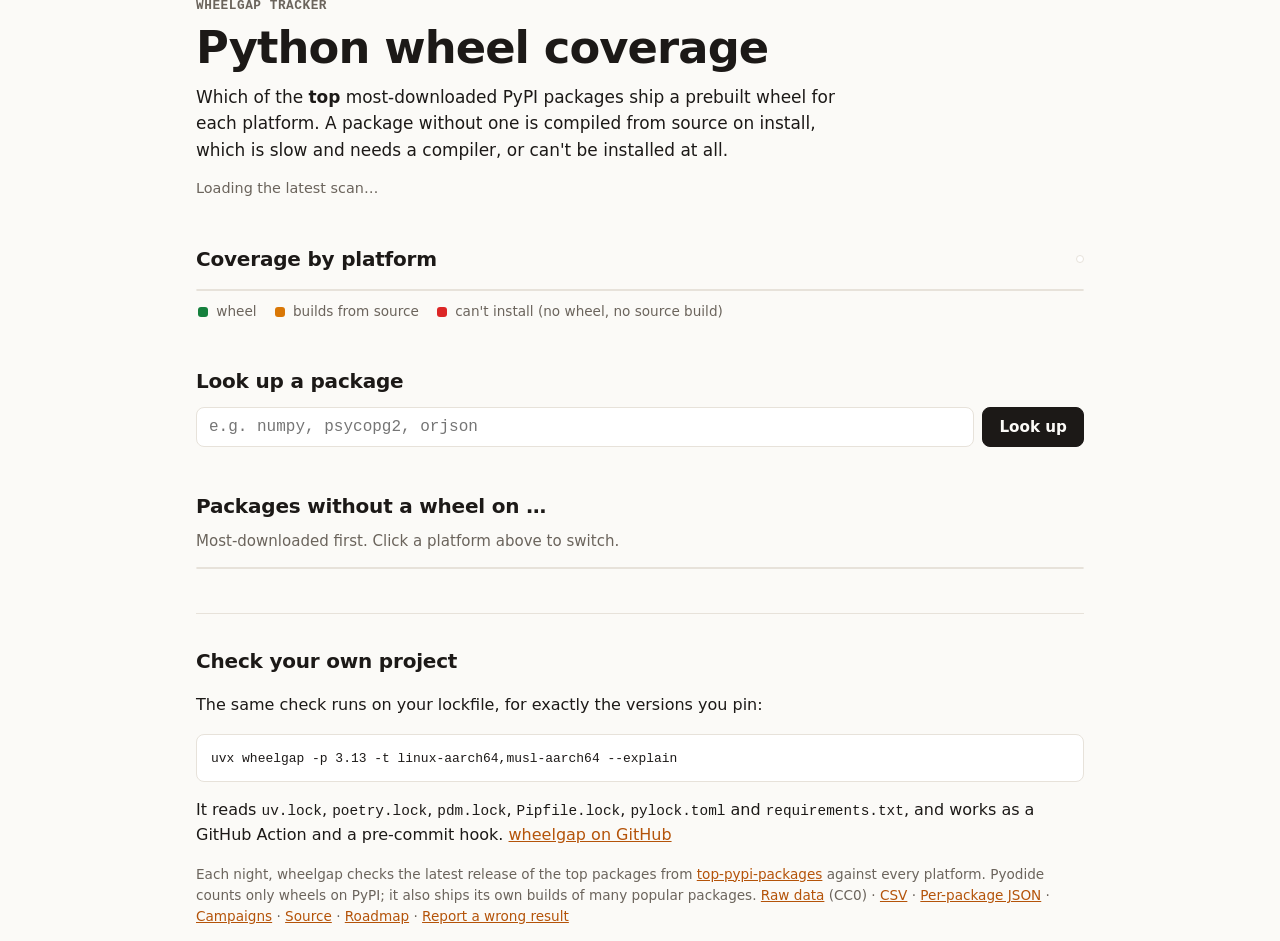
==== site/index.html @ 48431731 "Merge remote-tracking branch 'origin/main' into pyodide-bundled # Conflicts: #	.github/workflows/sca" ====
<!doctype html>
<html lang="en">
<head>
  <meta charset="utf-8">
  <meta name="viewport" content="width=device-width, initial-scale=1">
  <meta http-equiv="Content-Security-Policy" content="default-src 'self'; img-src 'self' data:; style-src 'self' 'unsafe-inline'; script-src 'self'; connect-src 'self'; base-uri 'none'; form-action 'none'">
  <title>Python Wheel Coverage</title>
  <meta name="description" content="Which of the top 5,000 PyPI packages ship a prebuilt wheel for Linux ARM, Alpine, Windows on ARM, macOS, free-threaded Python and Pyodide. Updated nightly by wheelgap.">
  <link rel="stylesheet" href="style.css">
  <link rel="icon" href="favicon.svg" type="image/svg+xml">
  <link rel="apple-touch-icon" href="apple-touch-icon.png">
  <meta property="og:type" content="website">
  <meta property="og:title" content="Python Wheel Coverage">
  <meta property="og:description" content="Which of the top 5,000 PyPI packages ship a prebuilt wheel for Linux ARM, Alpine, Windows on ARM, macOS, free-threaded Python and Pyodide. Updated nightly.">
  <meta property="og:url" content="https://wheelgap.github.io/tracker/">
  <meta property="og:image" content="https://wheelgap.github.io/tracker/og.png">
  <meta property="og:image:width" content="1280">
  <meta property="og:image:height" content="640">
  <meta property="og:image:alt" content="wheelgap tracker: wheel coverage for the 5,000 most downloaded PyPI packages, across 42 platforms and Pythons.">
  <meta name="twitter:card" content="summary_large_image">
</head>
<body>
  <header class="wrap">
    <p class="eyebrow"><a href="https://github.com/wheelgap/wheelgap">wheelgap</a> tracker</p>
    <h1>Python wheel coverage</h1>
    <p class="lede">Which of the <strong id="n-packages">top</strong> most-downloaded PyPI packages ship a prebuilt wheel for each platform. A package without one is compiled from source on install, which is slow and needs a compiler, or can't be installed at all.</p>
    <p class="meta" id="meta">Loading the latest scan…</p>
    <p class="meta" id="agreement" hidden></p>
  </header>

  <main class="wrap">
    <section aria-labelledby="overview-title">
      <div class="section-head">
        <h2 id="overview-title">Coverage by platform</h2>
        <div class="tabs" role="tablist" aria-label="Python version" id="python-tabs"></div>
      </div>
      <p class="note" id="pure-note"></p>
      <ol class="platforms" id="platforms" aria-live="polite"></ol>
      <p class="legend">
        <span><i class="sw sw-wheel"></i> wheel</span>
        <span id="legend-bundled" hidden><i class="sw sw-bundled"></i> bundled (no wheel on PyPI, but Pyodide ships its own build, often an older version)</span>
        <span><i class="sw sw-source"></i> builds from source</span>
        <span><i class="sw sw-missing"></i> can't install (no wheel, no source build)</span>
      </p>
    </section>

    <section aria-labelledby="trend-title" id="trend-section" hidden>
      <h2 id="trend-title">Coverage over time</h2>
      <p class="note" id="trend-note"></p>
      <ol class="trends" id="trends"></ol>
    </section>

    <section aria-labelledby="lookup-title">
      <h2 id="lookup-title">Look up a package</h2>
      <form class="search" id="search-form" role="search">
        <label for="search" class="visually-hidden">Package name</label>
        <input id="search" list="package-names" placeholder="e.g. numpy, psycopg2, orjson" autocomplete="off" spellcheck="false">
        <datalist id="package-names"></datalist>
        <button type="submit">Look up</button>
      </form>
      <div id="lookup" aria-live="polite"></div>
    </section>

    <section aria-labelledby="gaps-title">
      <h2 id="gaps-title">Packages without a wheel on <span id="gaps-platform">…</span></h2>
      <p class="note">Most-downloaded first. Click a platform above to switch.</p>
      <ol class="gaps" id="gaps"></ol>
      <button class="more" id="more" hidden>Show more</button>
    </section>

    <section class="cta">
      <h2>Check your own project</h2>
      <p>The same check runs on your lockfile, for exactly the versions you pin:</p>
      <pre><code>uvx wheelgap -p 3.13 -t linux-aarch64,musl-aarch64 --explain</code></pre>
      <p>It reads <code>uv.lock</code>, <code>poetry.lock</code>, <code>pdm.lock</code>, <code>Pipfile.lock</code>, <code>pylock.toml</code> and <code>requirements.txt</code>, and works as a GitHub Action and a pre-commit hook. <a href="https://github.com/wheelgap/wheelgap">wheelgap on GitHub</a></p>
    </section>
  </main>

  <footer class="wrap">
    <p>Each night, wheelgap checks the latest release of the top packages from <a href="https://hugovk.dev/top-pypi-packages/">top-pypi-packages</a> against every platform. <span id="pyodide-note">Pyodide counts only wheels on PyPI; it also ships its own builds of many popular packages.</span> <a href="data/coverage.json">Raw data</a> (CC0) · <a href="data/coverage.csv">CSV</a> · <a href="https://github.com/wheelgap/tracker#api-for-scripts-and-agents">Per-package JSON</a> · <a href="campaigns/">Campaigns</a> · <a href="https://github.com/wheelgap/tracker">Source</a> · <a href="https://github.com/wheelgap/wheelgap/discussions/43">Roadmap</a> · <a href="https://github.com/wheelgap/wheelgap/issues/new?template=bug_report.yml">Report a wrong result</a></p>
  </footer>

  <script src="logic.js"></script>
  <script src="app.js"></script>
</body>
</html>
---- site/style.css ----
:root {
  --bg: #fbfaf7;
  --surface: #ffffff;
  --text: #1c1917;
  --muted: #6b645c;
  --line: #e7e2da;
  --accent: #b45309;
  --wheel: #15803d;
  --bundled: #0e7490;
  --source: #d97706;
  --missing: #dc2626;
  --unknown: #a8a29e;
  --bar-bg: #efebe4;
  --radius: 10px;
  --mono: ui-monospace, "SF Mono", SFMono-Regular, Menlo, Consolas, monospace;
  --sans: system-ui, -apple-system, "Segoe UI", Roboto, sans-serif;
}

@media (prefers-color-scheme: dark) {
  :root {
    --bg: #14120f;
    --surface: #1c1a16;
    --text: #f2efe9;
    --muted: #a39c92;
    --line: #2e2a24;
    --accent: #f59e0b;
    --wheel: #22c55e;
    --bundled: #22d3ee;
    --source: #f59e0b;
    --missing: #f87171;
    --unknown: #78716c;
    --bar-bg: #2a2621;
  }
}

* { box-sizing: border-box; }

body {
  margin: 0;
  background: var(--bg);
  color: var(--text);
  font: 16px/1.55 var(--sans);
  -webkit-text-size-adjust: 100%;
}

a { color: var(--accent); }
code, pre { font-family: var(--mono); font-size: 0.9em; }

.wrap { max-width: 920px; margin: 0 auto; padding: 0 16px; }

header { padding-top: 48px; }
.eyebrow { margin: 0; font: 600 0.8rem/1 var(--mono); letter-spacing: 0.04em; text-transform: uppercase; color: var(--muted); }
.eyebrow a { color: inherit; text-decoration: none; }
h1 { margin: 10px 0 12px; font-size: clamp(2rem, 5vw, 2.8rem); line-height: 1.1; letter-spacing: -0.02em; }
.lede { max-width: 62ch; margin: 0; font-size: 1.06rem; }
.meta { color: var(--muted); font-size: 0.9rem; }

section { margin-top: 44px; }
h2 { font-size: 1.25rem; margin: 0 0 8px; letter-spacing: -0.01em; }
.section-head { display: flex; flex-wrap: wrap; gap: 12px; align-items: center; justify-content: space-between; margin-bottom: 6px; }
.section-head h2 { margin: 0; }
.note { color: var(--muted); margin: 0 0 14px; font-size: 0.94rem; }

.tabs { display: inline-flex; flex-wrap: wrap; max-width: 100%; border: 1px solid var(--line); border-radius: 21px; padding: 3px; background: var(--surface); }
.tabs button {
  border: 0; background: none; color: var(--muted); font: 600 0.88rem var(--mono);
  padding: 6px 14px; border-radius: 999px; cursor: pointer;
}
.tabs button[aria-selected="true"] { background: var(--text); color: var(--bg); }

.platforms { list-style: none; margin: 0; padding: 0; border: 1px solid var(--line); border-radius: var(--radius); background: var(--surface); overflow: hidden; }
.platforms li + li { border-top: 1px solid var(--line); }
.platforms button {
  all: unset; box-sizing: border-box; width: 100%; cursor: pointer;
  display: grid; grid-template-columns: minmax(150px, 1.2fr) 3fr minmax(70px, auto); gap: 6px 16px; align-items: center;
  padding: 12px 16px;
}
.platforms button:hover, .platforms button:focus-visible { background: var(--bg); }
.platforms button[aria-pressed="true"] { box-shadow: inset 3px 0 0 var(--accent); background: var(--bg); }
.pname { font-weight: 600; }
.pname small { display: block; font: 400 0.78rem var(--mono); color: var(--muted); }
.bar { display: flex; height: 12px; border-radius: 999px; overflow: hidden; background: var(--bar-bg); }
.bar span { display: block; height: 100%; }
.b-wheel { background: var(--wheel); }
.b-bundled { background: var(--bundled); }
.b-source { background: var(--source); }
.b-missing { background: var(--missing); }
.b-unknown { background: var(--unknown); }
.pct { text-align: right; font: 600 1rem var(--mono); font-variant-numeric: tabular-nums; }
.pct small { display: block; font-weight: 400; font-size: 0.75rem; color: var(--muted); }

.legend { display: flex; flex-wrap: wrap; gap: 6px 18px; color: var(--muted); font-size: 0.85rem; margin: 10px 2px 0; }
.sw { display: inline-block; width: 10px; height: 10px; border-radius: 3px; margin-right: 4px; vertical-align: -1px; }
.sw-wheel { background: var(--wheel); } .sw-bundled { background: var(--bundled); } .sw-source { background: var(--source); } .sw-missing { background: var(--missing); }

.trends { list-style: none; margin: 0; padding: 0; display: grid; grid-template-columns: repeat(auto-fill, minmax(min(260px, 100%), 1fr)); gap: 10px; }
.trends li {
  display: grid; grid-template-columns: 1fr auto; gap: 4px 12px; align-items: start;
  padding: 12px 14px; border: 1px solid var(--line); border-radius: var(--radius); background: var(--surface);
}
.trends .spark { grid-column: 1 / -1; width: 100%; height: auto; overflow: visible; }
.spark path { fill: none; stroke: var(--wheel); stroke-width: 2; stroke-linejoin: round; stroke-linecap: round; }
.spark circle { fill: var(--wheel); }
.trends .change { grid-column: 1 / -1; color: var(--muted); font: 0.75rem var(--mono); }

.search { display: flex; gap: 8px; margin: 10px 0 14px; }
.search input {
  flex: 1; min-width: 0; font: 1rem var(--mono); padding: 10px 12px; color: var(--text);
  background: var(--surface); border: 1px solid var(--line); border-radius: 8px;
}
.search input:focus { outline: 2px solid var(--accent); outline-offset: 1px; }
.search button, .more {
  font: 600 0.95rem var(--sans); padding: 10px 16px; border-radius: 8px; cursor: pointer;
  border: 1px solid var(--text); background: var(--text); color: var(--bg);
}
.more { background: none; color: var(--text); margin-top: 12px; }

.card { border: 1px solid var(--line); border-radius: var(--radius); background: var(--surface); padding: 16px; }
.card h3 { margin: 0 0 4px; font: 600 1.1rem var(--mono); }
.card .sub { color: var(--muted); font-size: 0.9rem; margin: 0 0 12px; }
.notes .card + .card { margin-top: 12px; }
.notes .card p { margin: 0 0 8px; }
.notes .card p:last-child { margin-bottom: 0; }
.matrix { width: 100%; border-collapse: collapse; font-size: 0.88rem; }
.matrix th, .matrix td { padding: 6px 8px; text-align: left; border-top: 1px solid var(--line); }
.matrix thead th { border-top: 0; color: var(--muted); font: 600 0.8rem var(--mono); }
.matrix-scroll { overflow-x: auto; }

.status { display: inline-block; font: 600 0.78rem var(--mono); padding: 2px 8px; border-radius: 999px; white-space: nowrap; }
.s-wheel { color: var(--wheel); background: color-mix(in srgb, var(--wheel) 14%, transparent); }
.s-bundled { color: var(--bundled); background: color-mix(in srgb, var(--bundled) 14%, transparent); }
.s-source { color: var(--source); background: color-mix(in srgb, var(--source) 16%, transparent); }
.s-missing { color: var(--missing); background: color-mix(in srgb, var(--missing) 14%, transparent); }
.s-unknown, .s-none { color: var(--muted); background: var(--bar-bg); }
.bver { display: block; margin-top: 2px; color: var(--muted); font-size: 0.72rem; line-height: 1.3; }

.gaps { list-style: none; margin: 0; padding: 0; border: 1px solid var(--line); border-radius: var(--radius); background: var(--surface); }
.gaps li { display: grid; grid-template-columns: 3.5em 1fr auto; gap: 12px; align-items: center; padding: 9px 14px; }
.gaps li + li { border-top: 1px solid var(--line); }
.rank { color: var(--muted); font: 0.85rem var(--mono); font-variant-numeric: tabular-nums; }
.gaps a { font: 600 0.95rem var(--mono); text-decoration: none; color: var(--text); }
.gaps a:hover { color: var(--accent); }
.gaps .ver, .matrix .ver { color: var(--muted); font: 0.8rem var(--mono); margin-left: 6px; }
.empty { padding: 14px; color: var(--muted); }

.cta { border-top: 1px solid var(--line); padding-top: 32px; }
pre { background: var(--surface); border: 1px solid var(--line); border-radius: 8px; padding: 12px 14px; overflow-x: auto; }

footer { margin: 56px auto 40px; color: var(--muted); font-size: 0.85rem; }

.visually-hidden { position: absolute; width: 1px; height: 1px; overflow: hidden; clip: rect(0 0 0 0); white-space: nowrap; }

@media (max-width: 640px) {
  header { padding-top: 32px; }
  .platforms button { grid-template-columns: 1fr auto; }
  .platforms .bar { grid-column: 1 / -1; grid-row: 2; }
}

.badge-snippet { margin-top: 16px; }
.badge-snippet .sub { margin: 0 0 8px; }
.badge-md { margin: 0 0 8px; padding: 10px 12px; border: 1px solid var(--line); border-radius: var(--radius); background: var(--bg); font: 0.8rem var(--mono); white-space: pre-wrap; word-break: break-all; }
.copy-badge { font: 0.85rem var(--sans); padding: 4px 10px; border: 1px solid var(--line); border-radius: var(--radius); background: var(--surface); color: inherit; cursor: pointer; }
.copy-badge:hover { border-color: var(--text); }
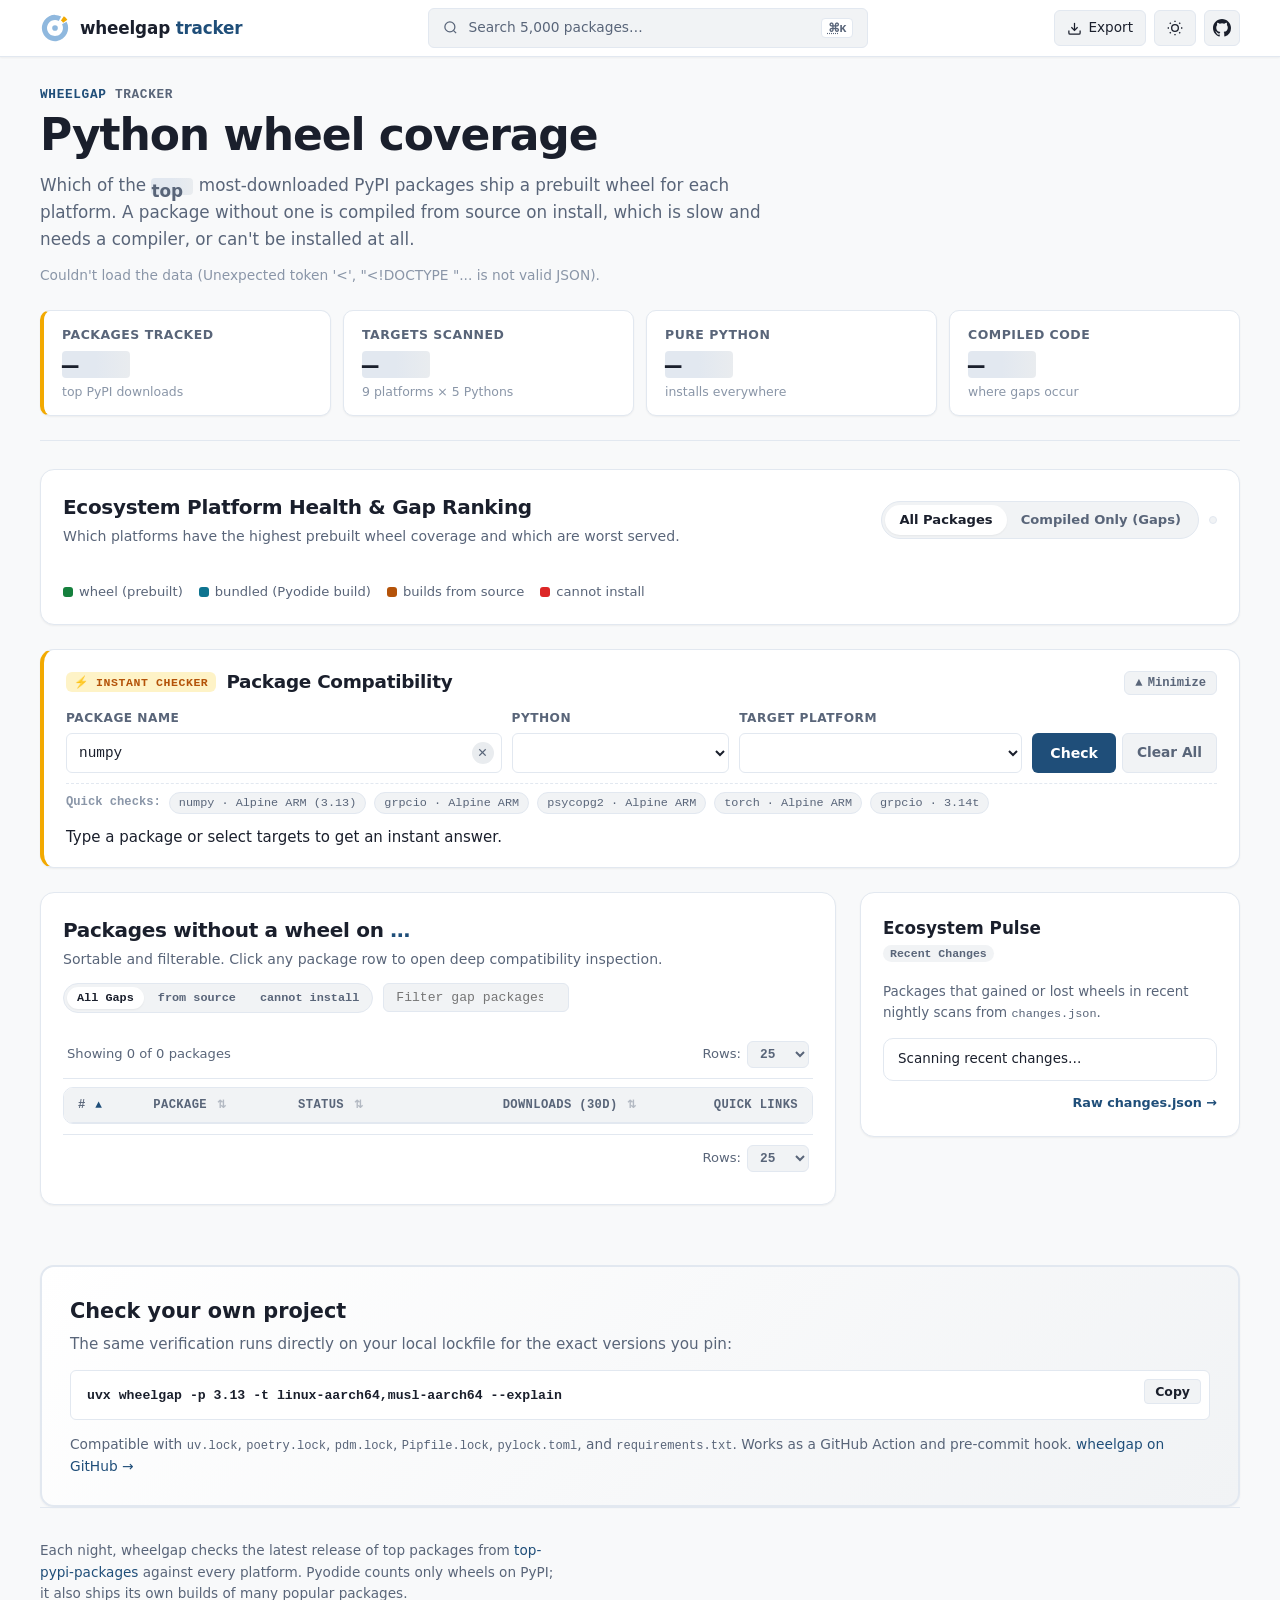
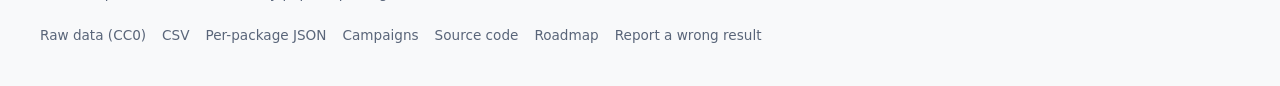
==== commit 7fd45e99: "Merge @kunalkshah1's Precision UI (redesign challenge winner) The redesign-precision branch from kun" ====
--- a/site/index.html
+++ b/site/index.html
@@ -20,66 +20,437 @@
   <meta name="twitter:card" content="summary_large_image">
 </head>
 <body>
-  <header class="wrap">
-    <p class="eyebrow"><a href="https://github.com/wheelgap/wheelgap">wheelgap</a> tracker</p>
-    <h1>Python wheel coverage</h1>
-    <p class="lede">Which of the <strong id="n-packages">top</strong> most-downloaded PyPI packages ship a prebuilt wheel for each platform. A package without one is compiled from source on install, which is slow and needs a compiler, or can't be installed at all.</p>
-    <p class="meta" id="meta">Loading the latest scan…</p>
-    <p class="meta" id="agreement" hidden></p>
+  <!-- Accessibility skip link -->
+  <a href="#health-hub" class="skip-link">Skip to main content</a>
+
+  <!-- Top Sticky Navigation Bar -->
+  <header class="topbar">
+    <div class="topbar-inner">
+      <div class="brand">
+        <a href="https://github.com/wheelgap/wheelgap" class="logo-link" title="wheelgap on GitHub">
+          <svg class="brand-icon" viewBox="0 0 64 64" width="30" height="30" aria-hidden="true">
+            <path d="M56.72,18.85 A28,28 0 1 1 45.15,7.28 L39.98,16.99 A17,17 0 1 0 47.01,24.02 Z" fill="#8fb8de"/>
+            <path d="M50.86,6.99 A28,28 0 0 1 58.41,14.54 L49.29,20.69 A17,17 0 0 0 44.71,16.11 Z" fill="#f2a900"/>
+            <circle cx="32" cy="32" r="6" fill="#8fb8de"/>
+          </svg>
+          <span class="brand-title">wheelgap <strong>tracker</strong></span>
+        </a>
+      </div>
+
+      <!-- Quick Command Search Trigger -->
+      <button class="cmd-trigger" id="cmd-trigger" type="button" aria-label="Search packages (Press Cmd+K or Ctrl+K)">
+        <svg width="15" height="15" viewBox="0 0 24 24" fill="none" stroke="currentColor" stroke-width="2" aria-hidden="true">
+          <circle cx="11" cy="11" r="8"/><line x1="21" y1="21" x2="16.65" y2="16.65"/>
+        </svg>
+        <span class="cmd-trigger-text">Search 5,000 packages…</span>
+        <kbd class="shortcut-kbd"><abbr title="Command or Control">⌘</abbr>K</kbd>
+      </button>
+
+      <!-- Utility Actions -->
+      <div class="topbar-actions">
+        <button class="action-btn" id="export-btn" type="button" title="Export data as CSV or JSON" aria-label="Export data">
+          <svg width="15" height="15" viewBox="0 0 24 24" fill="none" stroke="currentColor" stroke-width="2" aria-hidden="true">
+            <path d="M21 15v4a2 2 0 0 1-2 2H5a2 2 0 0 1-2-2v-4"/><polyline points="7 10 12 15 17 10"/><line x1="12" y1="15" x2="12" y2="3"/>
+          </svg>
+          <span class="action-label">Export</span>
+        </button>
+
+        <button class="action-btn" id="theme-toggle" type="button" title="Toggle dark/light theme" aria-label="Toggle theme">
+          <svg id="theme-icon-sun" width="16" height="16" viewBox="0 0 24 24" fill="none" stroke="currentColor" stroke-width="2" aria-hidden="true">
+            <circle cx="12" cy="12" r="5"/><line x1="12" y1="1" x2="12" y2="3"/><line x1="12" y1="21" x2="12" y2="23"/><line x1="4.22" y1="4.22" x2="5.64" y2="5.64"/><line x1="18.36" y1="18.36" x2="19.78" y2="19.78"/><line x1="1" y1="12" x2="3" y2="12"/><line x1="21" y1="12" x2="23" y2="12"/><line x1="4.22" y1="19.78" x2="5.64" y2="18.36"/><line x1="18.36" y1="5.64" x2="19.78" y2="4.22"/>
+          </svg>
+          <svg id="theme-icon-moon" width="16" height="16" viewBox="0 0 24 24" fill="none" stroke="currentColor" stroke-width="2" aria-hidden="true" style="display:none">
+            <path d="M21 12.79A9 9 0 1 1 11.21 3 7 7 0 0 0 21 12.79z"/>
+          </svg>
+        </button>
+
+        <a class="action-btn icon-only" href="https://github.com/wheelgap/tracker" target="_blank" rel="noopener" title="Source repository on GitHub" aria-label="GitHub Repository">
+          <svg width="18" height="18" viewBox="0 0 24 24" fill="currentColor" aria-hidden="true">
+            <path d="M12 0C5.37 0 0 5.37 0 12c0 5.3 3.44 9.8 8.2 11.39.6.11.82-.26.82-.58v-2.03c-3.34.73-4.04-1.61-4.04-1.61-.55-1.39-1.34-1.76-1.34-1.76-1.09-.75.08-.73.08-.73 1.21.08 1.85 1.24 1.85 1.24 1.07 1.84 2.81 1.31 3.5 1 .11-.78.42-1.31.76-1.61-2.67-.3-5.47-1.33-5.47-5.93 0-1.31.47-2.38 1.24-3.22-.12-.3-.54-1.52.12-3.18 0 0 1.01-.32 3.3 1.23a11.5 11.5 0 0 1 6.02 0c2.28-1.55 3.29-1.23 3.29-1.23.66 1.66.24 2.88.12 3.18.77.84 1.24 1.91 1.24 3.22 0 4.61-2.81 5.63-5.48 5.92.43.37.81 1.1.81 2.22v3.29c0 .32.22.7.82.58A12 12 0 0 0 24 12c0-6.63-5.37-12-12-12z"/>
+          </svg>
+        </a>
+      </div>
+    </div>
   </header>
 
-  <main class="wrap">
-    <section aria-labelledby="overview-title">
-      <div class="section-head">
-        <h2 id="overview-title">Coverage by platform</h2>
-        <div class="tabs" role="tablist" aria-label="Python version" id="python-tabs"></div>
-      </div>
-      <p class="note" id="pure-note"></p>
-      <ol class="platforms" id="platforms" aria-live="polite"></ol>
-      <p class="legend">
-        <span><i class="sw sw-wheel"></i> wheel</span>
-        <span id="legend-bundled" hidden><i class="sw sw-bundled"></i> bundled (no wheel on PyPI, but Pyodide ships its own build, often an older version)</span>
-        <span><i class="sw sw-source"></i> builds from source</span>
-        <span><i class="sw sw-missing"></i> can't install (no wheel, no source build)</span>
-      </p>
-    </section>
-
-    <section aria-labelledby="trend-title" id="trend-section" hidden>
-      <h2 id="trend-title">Coverage over time</h2>
-      <p class="note" id="trend-note"></p>
-      <ol class="trends" id="trends"></ol>
-    </section>
-
-    <section aria-labelledby="lookup-title">
-      <h2 id="lookup-title">Look up a package</h2>
-      <form class="search" id="search-form" role="search">
-        <label for="search" class="visually-hidden">Package name</label>
-        <input id="search" list="package-names" placeholder="e.g. numpy, psycopg2, orjson" autocomplete="off" spellcheck="false">
-        <datalist id="package-names"></datalist>
-        <button type="submit">Look up</button>
-      </form>
-      <div id="lookup" aria-live="polite"></div>
-    </section>
-
-    <section aria-labelledby="gaps-title">
-      <h2 id="gaps-title">Packages without a wheel on <span id="gaps-platform">…</span></h2>
-      <p class="note">Most-downloaded first. Click a platform above to switch.</p>
-      <ol class="gaps" id="gaps"></ol>
-      <button class="more" id="more" hidden>Show more</button>
-    </section>
-
-    <section class="cta">
-      <h2>Check your own project</h2>
-      <p>The same check runs on your lockfile, for exactly the versions you pin:</p>
-      <pre><code>uvx wheelgap -p 3.13 -t linux-aarch64,musl-aarch64 --explain</code></pre>
-      <p>It reads <code>uv.lock</code>, <code>poetry.lock</code>, <code>pdm.lock</code>, <code>Pipfile.lock</code>, <code>pylock.toml</code> and <code>requirements.txt</code>, and works as a GitHub Action and a pre-commit hook. <a href="https://github.com/wheelgap/wheelgap">wheelgap on GitHub</a></p>
-    </section>
-  </main>
-
-  <footer class="wrap">
-    <p>Each night, wheelgap checks the latest release of the top packages from <a href="https://hugovk.dev/top-pypi-packages/">top-pypi-packages</a> against every platform. <span id="pyodide-note">Pyodide counts only wheels on PyPI; it also ships its own builds of many popular packages.</span> <a href="data/coverage.json">Raw data</a> (CC0) · <a href="data/coverage.csv">CSV</a> · <a href="https://github.com/wheelgap/tracker#api-for-scripts-and-agents">Per-package JSON</a> · <a href="campaigns/">Campaigns</a> · <a href="https://github.com/wheelgap/tracker">Source</a> · <a href="https://github.com/wheelgap/wheelgap/discussions/43">Roadmap</a> · <a href="https://github.com/wheelgap/wheelgap/issues/new?template=bug_report.yml">Report a wrong result</a></p>
-  </footer>
-
+  <div class="wrap main-wrap">
+    <!-- Header Hero -->
+    <header class="hero">
+      <div class="hero-content">
+        <p class="eyebrow"><a href="https://github.com/wheelgap/wheelgap">wheelgap</a> tracker</p>
+        <h1 class="hero-title">Python wheel coverage</h1>
+        <p class="lede">Which of the <strong id="n-packages"><span class="skeleton-text">top</span></strong> most-downloaded PyPI packages ship a prebuilt wheel for each platform. A package without one is compiled from source on install, which is slow and needs a compiler, or can't be installed at all.</p>
+        <p class="meta" id="meta">Fetching scan data…</p>
+        <p class="meta agreement-banner" id="agreement" hidden></p>
+      </div>
+
+      <!-- Live Executive KPI Summary Cards (All 100% Dynamically Calculated) -->
+      <div class="kpi-grid" id="kpi-grid">
+        <div class="kpi-card highlight">
+          <span class="kpi-label">Packages Tracked</span>
+          <span class="kpi-val" id="kpi-packages"><span class="skeleton-text">—</span></span>
+          <span class="kpi-sub">top PyPI downloads</span>
+        </div>
+        <div class="kpi-card">
+          <span class="kpi-label">Targets Scanned</span>
+          <span class="kpi-val" id="kpi-targets"><span class="skeleton-text">—</span></span>
+          <span class="kpi-sub">9 platforms × 5 Pythons</span>
+        </div>
+        <div class="kpi-card">
+          <span class="kpi-label">Pure Python</span>
+          <span class="kpi-val" id="kpi-pure"><span class="skeleton-text">—</span></span>
+          <span class="kpi-sub" id="kpi-pure-pct">installs everywhere</span>
+        </div>
+        <div class="kpi-card">
+          <span class="kpi-label">Compiled Code</span>
+          <span class="kpi-val" id="kpi-compiled"><span class="skeleton-text">—</span></span>
+          <span class="kpi-sub">where gaps occur</span>
+        </div>
+      </div>
+    </header>
+
+    <main>
+      <!-- ====================================================================
+           1. ECOSYSTEM HEALTH HUB & WORST-SERVED LEADERBOARD
+           "High-level overall view at first glance"
+           ==================================================================== -->
+      <section class="panel-card health-hub-panel" id="health-hub" aria-labelledby="overview-title">
+        <div class="section-head flex-wrap">
+          <div class="title-with-desc">
+            <h2 id="overview-title">Ecosystem Platform Health & Gap Ranking</h2>
+            <p class="section-sub" id="pure-note">Which platforms have the highest prebuilt wheel coverage and which are worst served.</p>
+          </div>
+
+          <div class="matrix-controls-row">
+            <!-- Universe Toggle -->
+            <div class="view-toggles" role="group" aria-label="Matrix universe toggle">
+              <button type="button" class="toggle-btn active" id="btn-show-all" aria-pressed="true">All Packages</button>
+              <button type="button" class="toggle-btn" id="btn-show-compiled" aria-pressed="false">Compiled Only (Gaps)</button>
+            </div>
+
+            <!-- Python Version Tabs -->
+            <div class="tabs" role="tablist" aria-label="Python version selector" id="python-tabs">
+              <!-- Dynamically populated -->
+            </div>
+          </div>
+        </div>
+
+        <!-- Ranked Platform Cards Deck (Ranked Worst to Best Served) -->
+        <div class="platform-leaderboard" id="platform-leaderboard" aria-live="polite">
+          <!-- Dynamically populated with cards ranked by coverage/gaps -->
+        </div>
+
+        <!-- Status Legend with Dual Cues -->
+        <div class="legend" aria-label="Status legend">
+          <span class="legend-tag tag-wheel"><i class="sw sw-wheel" aria-hidden="true"></i> wheel (prebuilt)</span>
+          <span class="legend-tag tag-bundled" id="legend-bundled" hidden><i class="sw sw-bundled" aria-hidden="true"></i> bundled (Pyodide build)</span>
+          <span class="legend-tag tag-source"><i class="sw sw-source" aria-hidden="true"></i> builds from source</span>
+          <span class="legend-tag tag-missing"><i class="sw sw-missing" aria-hidden="true"></i> cannot install</span>
+        </div>
+
+        <!-- Backward Compatibility Hooks for existing tests -->
+        <ol class="platforms visually-hidden" id="platforms" aria-hidden="true"></ol>
+        <section id="trend-section" class="visually-hidden" aria-hidden="true">
+          <h3 id="trend-title">Coverage over time</h3>
+          <p id="trend-note"></p>
+          <ol id="trends"></ol>
+        </section>
+      </section>
+
+      <!-- ====================================================================
+           2. STREAMLINED INSTANT ANSWER OMNI-CHECKER (Collapsible One-Liner Info)
+           "Does numpy have a wheel for Alpine ARM on Python 3.13?" -> Answered in 2s
+           ==================================================================== -->
+      <section class="panel-card omni-panel" id="omni-checker" aria-labelledby="omni-title">
+        <div class="omni-header">
+          <div class="omni-title-wrap">
+            <span class="omni-badge">⚡ Instant Checker</span>
+            <h2 id="omni-title" class="omni-title">Package Compatibility</h2>
+          </div>
+
+          <!-- One-Liner Strip: Visible when minimized, showing selected package verdict & quick actions -->
+          <div class="omni-minimized-summary" id="omni-minimized-summary" hidden>
+            <!-- Populated dynamically with one-liner verdict & quick actions -->
+          </div>
+
+          <div class="omni-header-actions">
+            <button type="button" class="omni-toggle-btn" id="omni-toggle-btn" aria-expanded="true" title="Minimize or expand instant checker controls">
+              <span id="omni-toggle-icon">▲</span> <span id="omni-toggle-text">Minimize</span>
+            </button>
+          </div>
+        </div>
+
+        <div class="omni-collapsible-body" id="omni-body">
+          <form class="omni-form" id="search-form" onsubmit="return false">
+            <!-- Package Search & Autocomplete with Clear Button (No heavy 5000-option datalist) -->
+            <div class="omni-field omni-pkg-field">
+              <label for="search" class="omni-label">Package Name</label>
+              <div class="autocomplete-wrapper">
+                <input id="search" placeholder="Type package (e.g. numpy, grpcio, psycopg2)…" autocomplete="off" spellcheck="false" value="numpy">
+                <button type="button" class="search-clear-btn" id="search-clear-btn" aria-label="Clear package input" title="Clear input">✕</button>
+                <div class="autocomplete-menu" id="search-autocomplete" hidden></div>
+              </div>
+            </div>
+
+            <!-- Python Version Selector -->
+            <div class="omni-field omni-py-field">
+              <label for="omni-python-select" class="omni-label">Python</label>
+              <select id="omni-python-select" class="omni-select" aria-label="Select Python version">
+                <!-- Dynamically populated: 3.13, 3.14, 3.14t, 3.15, 3.15t -->
+              </select>
+            </div>
+
+            <!-- Platform Selector -->
+            <div class="omni-field omni-pl-field">
+              <label for="omni-platform-select" class="omni-label">Target Platform</label>
+              <select id="omni-platform-select" class="omni-select" aria-label="Select target platform">
+                <!-- Dynamically populated: Alpine ARM64, Linux x86_64, Windows ARM64, etc. -->
+              </select>
+            </div>
+
+            <!-- Look Up & Clear All Buttons -->
+            <div class="omni-field omni-action-field">
+              <label class="omni-label" style="visibility:hidden">Action</label>
+              <div class="omni-actions-group">
+                <button type="submit" class="btn-primary omni-btn" id="omni-submit-btn">Check</button>
+                <button type="button" class="btn-secondary omni-btn omni-reset-btn" id="omni-reset-btn" title="Clear package and reset all filters">Clear All</button>
+              </div>
+            </div>
+          </form>
+
+          <!-- Fast Presets for Core Questions -->
+          <div class="omni-presets" id="omni-presets">
+            <span class="preset-label">Quick checks:</span>
+            <button type="button" class="preset-chip" data-pkg="numpy" data-py="3.13" data-pl="musl-aarch64">numpy · Alpine ARM (3.13)</button>
+            <button type="button" class="preset-chip" data-pkg="grpcio" data-py="3.13" data-pl="musl-aarch64">grpcio · Alpine ARM</button>
+            <button type="button" class="preset-chip" data-pkg="psycopg2" data-py="3.13" data-pl="musl-aarch64">psycopg2 · Alpine ARM</button>
+            <button type="button" class="preset-chip" data-pkg="torch" data-py="3.13" data-pl="musl-aarch64">torch · Alpine ARM</button>
+            <button type="button" class="preset-chip" data-pkg="grpcio" data-py="3.14t" data-pl="musl-aarch64">grpcio · 3.14t</button>
+          </div>
+
+          <!-- The Instant Visual Answer Card (One-Liner / Compact High-Density Verdict) -->
+          <div class="omni-answer-card" id="omni-answer" aria-live="polite">
+            <div class="omni-answer-placeholder">Type a package or select targets to get an instant answer.</div>
+          </div>
+        </div>
+
+        <!-- Standalone Matrix Card View (Expandable if requested) -->
+        <div id="lookup" aria-live="polite"></div>
+      </section>
+
+      <!-- ====================================================================
+           3. EXPLORER & ECOSYSTEM PULSE: Two-Column Split Layout
+           Interactive Data Table with 2026 Enterprise Pagination + Recent Changes
+           ==================================================================== -->
+      <div class="content-split-grid">
+        <!-- Package Gaps Data Table Section -->
+        <section class="panel-card explorer-panel" aria-labelledby="gaps-title">
+          <div class="section-head flex-wrap">
+            <div class="title-with-desc">
+              <h2 id="gaps-title">Packages without a wheel on <span id="gaps-platform" class="highlight-target">…</span></h2>
+              <p class="section-sub">Sortable and filterable. Click any package row to open deep compatibility inspection.</p>
+            </div>
+
+            <!-- Mobile Quick Tools (Merged into grid on mobile to save space) -->
+            <div class="mobile-quick-toolbar" id="mobile-quick-toolbar">
+              <span class="mobile-quick-label">Quick Links:</span>
+              <a href="#agreement" class="mobile-quick-chip" id="mobile-link-pip">Pip Check</a>
+              <a href="#pulse-title" class="mobile-quick-chip" id="mobile-link-pulse">Recent Changes</a>
+              <a href="#trend-section" class="mobile-quick-chip" id="mobile-link-trends">Trends</a>
+            </div>
+
+            <!-- Table Filter Toolbar -->
+            <div class="filter-toolbar">
+              <div class="status-filter-pills" role="radiogroup" aria-label="Filter by gap status">
+                <button type="button" class="pill-filter active" data-filter="all" aria-checked="true" id="filter-pill-all">All Gaps</button>
+                <button type="button" class="pill-filter pill-source" data-filter="source" aria-checked="false" id="filter-pill-source">from source</button>
+                <button type="button" class="pill-filter pill-missing" data-filter="missing" aria-checked="false" id="filter-pill-missing">cannot install</button>
+              </div>
+              <div class="table-search-box">
+                <input type="search" id="gaps-search" placeholder="Filter gap packages by name…" aria-label="Filter gap packages by name" autocomplete="off" spellcheck="false">
+              </div>
+            </div>
+          </div>
+
+          <!-- Enterprise Pagination Controls (Top Bar) -->
+          <div class="pagination-bar top-pagination" id="pagination-top">
+            <span class="pagination-info" id="pagination-info-top">Showing 0 of 0 packages</span>
+            <div class="pagination-controls" id="pagination-buttons-top"></div>
+            <div class="page-size-selector">
+              <label for="page-size-top">Rows:</label>
+              <select id="page-size-top" class="page-size-select">
+                <option value="25" selected>25</option>
+                <option value="50">50</option>
+                <option value="100">100</option>
+                <option value="all">All</option>
+              </select>
+            </div>
+          </div>
+
+          <!-- The Table -->
+          <div class="table-wrapper">
+            <table class="packages-table" id="packages-table">
+              <thead>
+                <tr>
+                  <th scope="col" class="th-rank sortable" data-sort="rank" aria-sort="ascending"># <span class="sort-icon">▲</span></th>
+                  <th scope="col" class="th-name sortable" data-sort="name">Package <span class="sort-icon">⇅</span></th>
+                  <th scope="col" class="th-status sortable" data-sort="status">Status <span class="sort-icon">⇅</span></th>
+                  <th scope="col" class="th-dl sortable" data-sort="downloads" style="text-align:right">Downloads (30d) <span class="sort-icon">⇅</span></th>
+                  <th scope="col" class="th-actions" style="text-align:right">Quick Links</th>
+                </tr>
+              </thead>
+              <tbody id="gaps" aria-live="polite">
+                <!-- Dynamically populated table rows -->
+              </tbody>
+            </table>
+          </div>
+
+          <!-- Enterprise Pagination Controls (Bottom Bar) -->
+          <div class="pagination-bar bottom-pagination" id="pagination-bottom">
+            <span class="pagination-info" id="pagination-info-bottom"></span>
+            <div class="pagination-controls" id="pagination-buttons-bottom"></div>
+            <div class="page-size-selector">
+              <label for="page-size-bottom">Rows:</label>
+              <select id="page-size-bottom" class="page-size-select">
+                <option value="25" selected>25</option>
+                <option value="50">50</option>
+                <option value="100">100</option>
+                <option value="all">All</option>
+              </select>
+            </div>
+          </div>
+
+          <!-- Legacy button hook for backward compatibility -->
+          <button class="more visually-hidden" id="more" hidden>Show more</button>
+        </section>
+
+        <!-- Sidebar Column: Ecosystem Pulse -->
+        <aside class="sidebar-col">
+          <!-- Ecosystem Pulse (Recent Changes Feed) -->
+          <section class="panel-card pulse-card" aria-labelledby="pulse-title">
+            <div class="section-head">
+              <div class="title-with-desc">
+                <h3 id="pulse-title" class="sub-heading">Ecosystem Pulse</h3>
+                <span class="time-badge">Recent Changes</span>
+              </div>
+            </div>
+            <p class="pulse-note">Packages that gained or lost wheels in recent nightly scans from <code>changes.json</code>.</p>
+            <ol class="pulse-feed" id="pulse-feed">
+              <li class="feed-placeholder">Scanning recent changes…</li>
+            </ol>
+            <div class="pulse-footer">
+              <a href="data/changes.json" class="pulse-link" target="_blank" rel="noopener">Raw changes.json →</a>
+            </div>
+          </section>
+        </aside>
+      </div>
+
+      <!-- Call to Action Banner -->
+      <section class="cta-banner">
+        <div class="cta-header">
+          <h2>Check your own project</h2>
+          <p>The same verification runs directly on your local lockfile for the exact versions you pin:</p>
+        </div>
+        <div class="command-block">
+          <code>uvx wheelgap -p 3.13 -t linux-aarch64,musl-aarch64 --explain</code>
+          <button class="btn-copy" id="cta-copy-btn" type="button" aria-label="Copy CLI command">Copy</button>
+        </div>
+        <p class="cta-support">Compatible with <code>uv.lock</code>, <code>poetry.lock</code>, <code>pdm.lock</code>, <code>Pipfile.lock</code>, <code>pylock.toml</code>, and <code>requirements.txt</code>. Works as a GitHub Action and pre-commit hook. <a href="https://github.com/wheelgap/wheelgap">wheelgap on GitHub →</a></p>
+      </section>
+    </main>
+
+    <!-- Standard Accessible Footer -->
+    <footer class="site-footer">
+      <div class="footer-grid">
+        <div class="footer-desc">
+          <p>Each night, wheelgap checks the latest release of top packages from <a href="https://hugovk.dev/top-pypi-packages/">top-pypi-packages</a> against every platform. <span id="pyodide-note">Pyodide counts only wheels on PyPI; it also ships its own builds of many popular packages.</span></p>
+        </div>
+        <div class="footer-nav">
+          <a href="data/coverage.json">Raw data (CC0)</a>
+          <a href="data/coverage.csv">CSV</a>
+          <a href="https://github.com/wheelgap/tracker#api-for-scripts-and-agents">Per-package JSON</a>
+          <a href="campaigns/">Campaigns</a>
+          <a href="https://github.com/wheelgap/tracker">Source code</a>
+          <a href="https://github.com/wheelgap/wheelgap/discussions/43">Roadmap</a>
+          <a href="https://github.com/wheelgap/wheelgap/issues/new?template=bug_report.yml">Report a wrong result</a>
+        </div>
+      </div>
+    </footer>
+  </div>
+
+  <!-- Command Palette Modal (Cmd+K / Ctrl+K) -->
+  <div class="cmd-overlay" id="cmd-overlay" role="dialog" aria-modal="true" aria-label="Package Quick Search" hidden>
+    <div class="cmd-dialog">
+      <div class="cmd-input-row">
+        <svg class="cmd-search-icon" width="18" height="18" viewBox="0 0 24 24" fill="none" stroke="currentColor" stroke-width="2" aria-hidden="true">
+          <circle cx="11" cy="11" r="8"/><line x1="21" y1="21" x2="16.65" y2="16.65"/>
+        </svg>
+        <input class="cmd-input" id="cmd-input" type="search" placeholder="Type package name (e.g. numpy, torch, grpcio)…" autocomplete="off" spellcheck="false">
+        <button class="cmd-close-btn" id="cmd-close" type="button" aria-label="Close search">Esc</button>
+      </div>
+      <div class="cmd-results" id="cmd-results" role="listbox">
+        <!-- Live autocomplete results -->
+      </div>
+      <div class="cmd-footer">
+        <span><kbd>↑</kbd><kbd>↓</kbd> Navigate</span>
+        <span><kbd>↵</kbd> Inspect</span>
+        <span><kbd>Esc</kbd> Close</span>
+      </div>
+    </div>
+  </div>
+
+  <!-- Deep Inspection Slide-over Drawer -->
+  <div class="drawer-backdrop" id="drawer-backdrop" hidden></div>
+  <aside class="drawer" id="drawer" role="dialog" aria-modal="true" aria-labelledby="drawer-title" hidden>
+    <div class="drawer-header">
+      <div class="drawer-titles">
+        <h3 id="drawer-title" class="drawer-heading">Package Details</h3>
+        <span class="drawer-subtitle" id="drawer-subtitle">#0 by downloads</span>
+      </div>
+      <button class="drawer-close" id="drawer-close" type="button" aria-label="Close drawer">✕</button>
+    </div>
+    <div class="drawer-body" id="drawer-content">
+      <!-- Full 42-target matrix, Why command, shields.io badge snippet -->
+    </div>
+  </aside>
+
+  <!-- Export Dialog Modal -->
+  <div class="modal-backdrop" id="export-backdrop" hidden>
+    <div class="modal-card" role="dialog" aria-modal="true" aria-labelledby="export-modal-title">
+      <div class="modal-header">
+        <h3 id="export-modal-title">Export Wheelgap Data</h3>
+        <button class="modal-close" id="export-close" type="button" aria-label="Close export dialog">✕</button>
+      </div>
+      <div class="modal-body">
+        <p class="modal-desc">Download current wheelgap scan data for your CI/CD pipelines, compliance reports, or architecture audits.</p>
+        <div class="export-options">
+          <button class="export-tile" id="btn-export-csv" type="button">
+            <span class="tile-icon">📊</span>
+            <div class="tile-content">
+              <strong>Export Filtered Gap View (CSV)</strong>
+              <span>Current platform, version, and filter view as a clean spreadsheet</span>
+            </div>
+          </button>
+          <button class="export-tile" id="btn-export-json" type="button">
+            <span class="tile-icon">📄</span>
+            <div class="tile-content">
+              <strong>Export Filtered Gap View (JSON)</strong>
+              <span>Clean JSON formatted for automation or scripting</span>
+            </div>
+          </button>
+          <a class="export-tile" href="data/coverage.csv" download>
+            <span class="tile-icon">🌐</span>
+            <div class="tile-content">
+              <strong>Download Full Coverage CSV</strong>
+              <span>All 5,000 packages across all 42 targets (full dataset)</span>
+            </div>
+          </a>
+        </div>
+      </div>
+    </div>
+  </div>
+
+  <!-- Scripts -->
   <script src="logic.js"></script>
   <script src="app.js"></script>
 </body>
--- a/site/style.css
+++ b/site/style.css
@@ -1,163 +1,2193 @@
+/* ==========================================================================
+   Wheelgap Tracker — "Precision" Enterprise Design System
+   Zero external dependencies · Strict CSP compliant · WCAG AA accessible
+   ========================================================================== */
+
 :root {
-  --bg: #fbfaf7;
+  --navy: #1f4e79;
+  --navy-dark: #143654;
+  --navy-light: #2b689e;
+  --amber: #f2a900;
+  --amber-dark: #b45309;
+  --amber-light: #fef3c7;
+
+  --bg: #f8f9fa;
   --surface: #ffffff;
-  --text: #1c1917;
-  --muted: #6b645c;
-  --line: #e7e2da;
-  --accent: #b45309;
+  --surface-alt: #f1f3f5;
+  --surface-hover: #e9ecef;
+  --text: #1a1f2c;
+  --text-muted: #596579;
+  --text-faint: #8a96a8;
+  --line: #e2e8f0;
+  --line-strong: #cbd5e1;
+  --accent: #1f4e79;
+
+  /* WCAG AA validated status colors (>= 4.5:1 text contrast) */
   --wheel: #15803d;
+  --wheel-bg: #dcfce7;
   --bundled: #0e7490;
-  --source: #d97706;
+  --bundled-bg: #cffafe;
+  --source: #b45309;
+  --source-bg: #fef3c7;
   --missing: #dc2626;
-  --unknown: #a8a29e;
-  --bar-bg: #efebe4;
+  --missing-bg: #fee2e2;
+  --unknown: #64748b;
+  --unknown-bg: #f1f5f9;
+
+  --bar-bg: #e2e8f0;
+  --radius-sm: 6px;
   --radius: 10px;
-  --mono: ui-monospace, "SF Mono", SFMono-Regular, Menlo, Consolas, monospace;
-  --sans: system-ui, -apple-system, "Segoe UI", Roboto, sans-serif;
-}
-
+  --radius-lg: 14px;
+  --radius-full: 9999px;
+
+  --mono: ui-monospace, "SF Mono", SFMono-Regular, Menlo, Consolas, "Liberation Mono", monospace;
+  --sans: system-ui, -apple-system, "Segoe UI", Roboto, Helvetica, Arial, sans-serif;
+  
+  --shadow-sm: 0 1px 2px rgba(0, 0, 0, 0.05);
+  --shadow: 0 1px 3px rgba(0, 0, 0, 0.08), 0 1px 2px rgba(0, 0, 0, 0.04);
+  --shadow-md: 0 4px 6px -1px rgba(0, 0, 0, 0.08), 0 2px 4px -1px rgba(0, 0, 0, 0.04);
+  --shadow-lg: 0 10px 15px -3px rgba(0, 0, 0, 0.1), 0 4px 6px -2px rgba(0, 0, 0, 0.05);
+}
+
+[data-theme="dark"],
 @media (prefers-color-scheme: dark) {
-  :root {
-    --bg: #14120f;
-    --surface: #1c1a16;
-    --text: #f2efe9;
-    --muted: #a39c92;
-    --line: #2e2a24;
-    --accent: #f59e0b;
+  :root:not([data-theme="light"]) {
+    --bg: #0d1117;
+    --surface: #161b22;
+    --surface-alt: #1c2128;
+    --surface-hover: #262c36;
+    --text: #f0f6fc;
+    --text-muted: #8b949e;
+    --text-faint: #6e7681;
+    --line: #30363d;
+    --line-strong: #444c56;
+    --accent: #58a6ff;
+    --navy: #58a6ff;
+    --navy-dark: #388bfd;
+    --amber: #f59e0b;
+    --amber-dark: #d97706;
+
     --wheel: #22c55e;
+    --wheel-bg: rgba(34, 197, 94, 0.15);
     --bundled: #22d3ee;
+    --bundled-bg: rgba(34, 211, 238, 0.15);
     --source: #f59e0b;
+    --source-bg: rgba(245, 158, 11, 0.15);
     --missing: #f87171;
-    --unknown: #78716c;
-    --bar-bg: #2a2621;
+    --missing-bg: rgba(248, 113, 113, 0.15);
+    --unknown: #94a3b8;
+    --unknown-bg: rgba(148, 163, 184, 0.15);
+
+    --bar-bg: #21262d;
+    --shadow-sm: 0 1px 2px rgba(0, 0, 0, 0.4);
+    --shadow: 0 1px 3px rgba(0, 0, 0, 0.5);
+    --shadow-md: 0 4px 8px rgba(0, 0, 0, 0.6);
+    --shadow-lg: 0 10px 25px rgba(0, 0, 0, 0.7);
   }
 }
 
-* { box-sizing: border-box; }
+[data-theme="dark"] {
+  --bg: #0d1117;
+  --surface: #161b22;
+  --surface-alt: #1c2128;
+  --surface-hover: #262c36;
+  --text: #f0f6fc;
+  --text-muted: #8b949e;
+  --text-faint: #6e7681;
+  --line: #30363d;
+  --line-strong: #444c56;
+  --accent: #58a6ff;
+  --navy: #58a6ff;
+  --navy-dark: #388bfd;
+  --amber: #f59e0b;
+  --amber-dark: #d97706;
+
+  --wheel: #22c55e;
+  --wheel-bg: rgba(34, 197, 94, 0.15);
+  --bundled: #22d3ee;
+  --bundled-bg: rgba(34, 211, 238, 0.15);
+  --source: #f59e0b;
+  --source-bg: rgba(245, 158, 11, 0.15);
+  --missing: #f87171;
+  --missing-bg: rgba(248, 113, 113, 0.15);
+  --unknown: #94a3b8;
+  --unknown-bg: rgba(148, 163, 184, 0.15);
+
+  --bar-bg: #21262d;
+  --shadow-sm: 0 1px 2px rgba(0, 0, 0, 0.4);
+  --shadow: 0 1px 3px rgba(0, 0, 0, 0.5);
+  --shadow-md: 0 4px 8px rgba(0, 0, 0, 0.6);
+  --shadow-lg: 0 10px 25px rgba(0, 0, 0, 0.7);
+}
+
+/* ==========================================================================
+   Base & Reset
+   ========================================================================== */
+
+*, *::before, *::after {
+  box-sizing: border-box;
+  margin: 0;
+}
+
+html {
+  scroll-behavior: smooth;
+  -webkit-text-size-adjust: 100%;
+}
 
 body {
+  background: var(--bg);
+  color: var(--text);
+  font: 15px/1.55 var(--sans);
+  min-height: 100vh;
+  display: flex;
+  flex-direction: column;
+  transition: background-color 0.2s ease, color 0.2s ease;
+}
+
+a {
+  color: var(--navy);
+  text-decoration: none;
+}
+a:hover {
+  text-decoration: underline;
+}
+
+code, pre {
+  font-family: var(--mono);
+  font-size: 0.88em;
+}
+
+button, input, select {
+  font: inherit;
+  color: inherit;
+}
+
+.visually-hidden {
+  position: absolute;
+  width: 1px;
+  height: 1px;
+  padding: 0;
+  margin: -1px;
+  overflow: hidden;
+  clip: rect(0, 0, 0, 0);
+  white-space: nowrap;
+  border: 0;
+}
+
+.skip-link {
+  position: fixed;
+  top: 8px;
+  left: 8px;
+  z-index: 999;
+  background: var(--navy);
+  color: #ffffff;
+  padding: 8px 16px;
+  border-radius: var(--radius-sm);
+  font-weight: 600;
+  transform: translateY(-150%);
+  transition: transform 0.15s ease;
+}
+.skip-link:focus {
+  transform: translateY(0);
+  outline: 2px solid var(--amber);
+}
+
+.wrap {
+  width: 100%;
+  max-width: 1240px;
+  margin: 0 auto;
+  padding: 0 20px;
+}
+
+/* Loading Skeleton */
+.skeleton-text {
+  display: inline-block;
+  min-width: 2.5em;
+  height: 1em;
+  background: linear-gradient(90deg, var(--line) 25%, var(--surface-hover) 50%, var(--line) 75%);
+  background-size: 200% 100%;
+  animation: shimmer 1.5s infinite;
+  border-radius: 4px;
+  vertical-align: middle;
+}
+@keyframes shimmer {
+  0% { background-position: 200% 0; }
+  100% { background-position: -200% 0; }
+}
+
+/* ==========================================================================
+   Top Navigation Bar
+   ========================================================================== */
+
+.topbar {
+  position: sticky;
+  top: 0;
+  z-index: 40;
+  background: var(--surface);
+  border-bottom: 1px solid var(--line);
+  box-shadow: var(--shadow-sm);
+  transition: background-color 0.2s ease, border-color 0.2s ease;
+}
+
+.topbar-inner {
+  max-width: 1240px;
+  margin: 0 auto;
+  padding: 0 20px;
+  height: 56px;
+  display: flex;
+  align-items: center;
+  justify-content: space-between;
+  gap: 16px;
+}
+
+.brand {
+  display: flex;
+  align-items: center;
+}
+
+.logo-link {
+  display: inline-flex;
+  align-items: center;
+  gap: 10px;
+  color: var(--text);
+  font-weight: 700;
+  font-size: 1.05rem;
+  letter-spacing: -0.01em;
+}
+.logo-link:hover {
+  text-decoration: none;
+}
+.brand-icon {
+  flex-shrink: 0;
+}
+.brand-title strong {
+  font-weight: 600;
+  color: var(--navy);
+}
+
+.cmd-trigger {
+  flex: 1;
+  max-width: 440px;
+  display: inline-flex;
+  align-items: center;
+  gap: 10px;
+  padding: 8px 14px;
+  background: var(--surface-alt);
+  border: 1px solid var(--line);
+  border-radius: var(--radius-sm);
+  color: var(--text-muted);
+  font-size: 0.86rem;
+  cursor: pointer;
+  transition: all 0.15s ease;
+}
+.cmd-trigger:hover {
+  background: var(--surface-hover);
+  border-color: var(--line-strong);
+  color: var(--text);
+}
+.cmd-trigger:focus-visible {
+  outline: 2px solid var(--amber);
+  outline-offset: 1px;
+}
+.cmd-trigger-text {
+  flex: 1;
+  text-align: left;
+}
+.shortcut-kbd {
+  font: 600 0.72rem var(--mono);
+  padding: 2px 6px;
+  background: var(--surface);
+  border: 1px solid var(--line);
+  border-radius: 4px;
+  color: var(--text-muted);
+}
+
+.topbar-actions {
+  display: flex;
+  align-items: center;
+  gap: 8px;
+}
+
+.action-btn {
+  display: inline-flex;
+  align-items: center;
+  gap: 6px;
+  height: 36px;
+  padding: 0 12px;
+  background: var(--surface-alt);
+  border: 1px solid var(--line);
+  border-radius: var(--radius-sm);
+  color: var(--text);
+  font-size: 0.85rem;
+  font-weight: 500;
+  cursor: pointer;
+  transition: all 0.15s ease;
+}
+.action-btn:hover {
+  background: var(--surface-hover);
+  border-color: var(--line-strong);
+  text-decoration: none;
+}
+.action-btn:focus-visible {
+  outline: 2px solid var(--amber);
+}
+.action-btn.icon-only {
+  padding: 0;
+  width: 36px;
+  justify-content: center;
+}
+
+/* ==========================================================================
+   Hero Section & KPIs
+   ========================================================================== */
+
+.hero {
+  padding: 32px 0 24px;
+  border-bottom: 1px solid var(--line);
+  margin-bottom: 28px;
+}
+
+.eyebrow {
   margin: 0;
-  background: var(--bg);
-  color: var(--text);
-  font: 16px/1.55 var(--sans);
-  -webkit-text-size-adjust: 100%;
-}
-
-a { color: var(--accent); }
-code, pre { font-family: var(--mono); font-size: 0.9em; }
-
-.wrap { max-width: 920px; margin: 0 auto; padding: 0 16px; }
-
-header { padding-top: 48px; }
-.eyebrow { margin: 0; font: 600 0.8rem/1 var(--mono); letter-spacing: 0.04em; text-transform: uppercase; color: var(--muted); }
-.eyebrow a { color: inherit; text-decoration: none; }
-h1 { margin: 10px 0 12px; font-size: clamp(2rem, 5vw, 2.8rem); line-height: 1.1; letter-spacing: -0.02em; }
-.lede { max-width: 62ch; margin: 0; font-size: 1.06rem; }
-.meta { color: var(--muted); font-size: 0.9rem; }
-
-section { margin-top: 44px; }
-h2 { font-size: 1.25rem; margin: 0 0 8px; letter-spacing: -0.01em; }
-.section-head { display: flex; flex-wrap: wrap; gap: 12px; align-items: center; justify-content: space-between; margin-bottom: 6px; }
-.section-head h2 { margin: 0; }
-.note { color: var(--muted); margin: 0 0 14px; font-size: 0.94rem; }
-
-.tabs { display: inline-flex; flex-wrap: wrap; max-width: 100%; border: 1px solid var(--line); border-radius: 21px; padding: 3px; background: var(--surface); }
+  font: 600 0.8rem/1 var(--mono);
+  letter-spacing: 0.05em;
+  text-transform: uppercase;
+  color: var(--text-muted);
+}
+
+.hero-title {
+  font-size: clamp(2rem, 4vw, 2.75rem);
+  font-weight: 800;
+  line-height: 1.15;
+  letter-spacing: -0.025em;
+  margin: 8px 0 12px;
+}
+
+.lede {
+  max-width: 68ch;
+  font-size: 1.05rem;
+  color: var(--text-muted);
+  line-height: 1.6;
+}
+
+.meta {
+  margin-top: 12px;
+  color: var(--text-faint);
+  font-size: 0.86rem;
+}
+
+.agreement-banner {
+  margin-top: 8px;
+  padding: 8px 12px;
+  background: var(--surface-alt);
+  border-left: 3px solid var(--wheel);
+  border-radius: 0 var(--radius-sm) var(--radius-sm) 0;
+  font-size: 0.84rem;
+  color: var(--text);
+}
+.agreement-banner a {
+  font-weight: 600;
+  margin-left: 4px;
+}
+
+.kpi-grid {
+  display: grid;
+  grid-template-columns: repeat(auto-fit, minmax(210px, 1fr));
+  gap: 12px;
+  margin-top: 24px;
+}
+
+.kpi-card {
+  background: var(--surface);
+  border: 1px solid var(--line);
+  border-radius: var(--radius);
+  padding: 14px 18px;
+  box-shadow: var(--shadow-sm);
+  display: flex;
+  flex-direction: column;
+}
+.kpi-card.highlight {
+  border-left: 4px solid var(--amber);
+}
+.kpi-label {
+  font-size: 0.78rem;
+  font-weight: 600;
+  text-transform: uppercase;
+  letter-spacing: 0.04em;
+  color: var(--text-muted);
+}
+.kpi-val {
+  font: 700 1.7rem var(--mono);
+  letter-spacing: -0.02em;
+  font-variant-numeric: tabular-nums;
+  margin: 4px 0 2px;
+  color: var(--text);
+}
+.kpi-sub {
+  font-size: 0.78rem;
+  color: var(--text-faint);
+}
+
+/* ==========================================================================
+   Panel Cards & Master Coverage Matrix
+   ========================================================================== */
+
+.panel-card {
+  background: var(--surface);
+  border: 1px solid var(--line);
+  border-radius: var(--radius-lg);
+  padding: 22px;
+  box-shadow: var(--shadow-sm);
+  margin-bottom: 24px;
+}
+
+.section-head {
+  display: flex;
+  flex-wrap: wrap;
+  align-items: center;
+  justify-content: space-between;
+  gap: 12px;
+  margin-bottom: 18px;
+}
+
+.title-with-desc h2 {
+  font-size: 1.25rem;
+  font-weight: 700;
+  letter-spacing: -0.015em;
+}
+.section-sub {
+  font-size: 0.88rem;
+  color: var(--text-muted);
+  margin-top: 3px;
+}
+
+.matrix-controls-row {
+  display: flex;
+  flex-wrap: wrap;
+  align-items: center;
+  gap: 10px;
+}
+
+.view-toggles {
+  display: inline-flex;
+  padding: 3px;
+  background: var(--surface-alt);
+  border: 1px solid var(--line);
+  border-radius: var(--radius-full);
+}
+.toggle-btn {
+  border: none;
+  background: none;
+  font-size: 0.82rem;
+  font-weight: 600;
+  padding: 5px 14px;
+  border-radius: var(--radius-full);
+  color: var(--text-muted);
+  cursor: pointer;
+  transition: all 0.15s ease;
+}
+.toggle-btn.active {
+  background: var(--surface);
+  color: var(--text);
+  box-shadow: var(--shadow-sm);
+}
+
+.tabs {
+  display: inline-flex;
+  flex-wrap: wrap;
+  gap: 4px;
+  border: 1px solid var(--line);
+  border-radius: var(--radius-full);
+  padding: 3px;
+  background: var(--surface-alt);
+}
 .tabs button {
-  border: 0; background: none; color: var(--muted); font: 600 0.88rem var(--mono);
-  padding: 6px 14px; border-radius: 999px; cursor: pointer;
-}
-.tabs button[aria-selected="true"] { background: var(--text); color: var(--bg); }
-
-.platforms { list-style: none; margin: 0; padding: 0; border: 1px solid var(--line); border-radius: var(--radius); background: var(--surface); overflow: hidden; }
-.platforms li + li { border-top: 1px solid var(--line); }
-.platforms button {
-  all: unset; box-sizing: border-box; width: 100%; cursor: pointer;
-  display: grid; grid-template-columns: minmax(150px, 1.2fr) 3fr minmax(70px, auto); gap: 6px 16px; align-items: center;
+  border: none;
+  background: none;
+  color: var(--text-muted);
+  font: 600 0.84rem var(--mono);
+  padding: 6px 14px;
+  border-radius: var(--radius-full);
+  cursor: pointer;
+  transition: all 0.15s ease;
+}
+.tabs button:hover {
+  color: var(--text);
+}
+.tabs button[aria-selected="true"] {
+  background: var(--navy);
+  color: #ffffff;
+  box-shadow: var(--shadow-sm);
+}
+
+/* ==========================================================================
+   Ecosystem Health Hub & Worst-Served Leaderboard Styles (Overview First)
+   ========================================================================== */
+
+.health-hub-panel {
+  background: var(--surface);
+  border: 1px solid var(--line);
+}
+
+.platform-leaderboard {
+  display: grid;
+  grid-template-columns: repeat(auto-fit, minmax(280px, 1fr));
+  gap: 14px;
+  margin: 16px 0;
+}
+
+@media (max-width: 640px) {
+  .platform-leaderboard {
+    grid-template-columns: 1fr;
+    gap: 10px;
+    margin: 12px 0;
+  }
+}
+
+.leaderboard-card {
+  background: var(--surface);
+  border: 1px solid var(--line);
+  border-radius: var(--radius);
+  padding: 14px 16px;
+  box-shadow: var(--shadow-sm);
+  cursor: pointer;
+  display: flex;
+  flex-direction: column;
+  gap: 8px;
+  transition: all 0.15s ease;
+  outline: none;
+  position: relative;
+  width: 100%;
+}
+.leaderboard-card:hover {
+  border-color: var(--line-strong);
+  box-shadow: var(--shadow-md);
+  transform: translateY(-1px);
+}
+.leaderboard-card:focus-visible {
+  outline: 2px solid var(--amber);
+  outline-offset: 1px;
+}
+.leaderboard-card.active-platform-card {
+  border: 2px solid var(--amber);
+  background: var(--surface-alt);
+  box-shadow: var(--shadow-md);
+}
+
+.card-top-row {
+  display: flex;
+  align-items: center;
+  justify-content: space-between;
+  gap: 6px;
+}
+.board-rank-pill {
+  font: 700 0.72rem var(--mono);
+  padding: 2px 8px;
+  border-radius: var(--radius-full);
+}
+.sev-critical .board-rank-pill {
+  background: var(--missing-bg);
+  color: var(--missing);
+}
+.sev-warning .board-rank-pill {
+  background: var(--source-bg);
+  color: var(--source);
+}
+.sev-good .board-rank-pill {
+  background: var(--wheel-bg);
+  color: var(--wheel);
+}
+.active-indicator-pill {
+  font: 600 0.7rem var(--mono);
+  background: var(--amber);
+  color: #ffffff;
+  padding: 2px 7px;
+  border-radius: var(--radius-full);
+}
+
+.board-platform-meta {
+  display: flex;
+  flex-direction: column;
+  gap: 2px;
+}
+.board-pname {
+  font-size: 1.05rem;
+  font-weight: 700;
+  letter-spacing: -0.01em;
+  color: var(--text);
+}
+.board-pdesc {
+  font: 400 0.75rem var(--mono);
+  color: var(--text-muted);
+}
+
+.board-stat-row {
+  display: flex;
+  align-items: baseline;
+  justify-content: space-between;
+  margin: 2px 0;
+}
+.board-pct-block {
+  display: flex;
+  align-items: baseline;
+  gap: 6px;
+}
+.board-pct {
+  font: 800 1.55rem var(--mono);
+  letter-spacing: -0.03em;
+  font-variant-numeric: tabular-nums;
+  color: var(--text);
+}
+.board-pct-sub {
+  font-size: 0.76rem;
+  color: var(--text-muted);
+}
+.board-gaps-block {
+  text-align: right;
+}
+.board-gaps {
+  font: 700 1.15rem var(--mono);
+  color: var(--missing);
+  font-variant-numeric: tabular-nums;
+}
+.board-gaps-sub {
+  display: block;
+  font-size: 0.72rem;
+  color: var(--text-faint);
+}
+
+.board-bar {
+  height: 10px;
+  margin: 2px 0;
+}
+
+.board-footer-row {
+  display: flex;
+  align-items: center;
+  justify-content: space-between;
+  gap: 10px;
+  padding-top: 6px;
+  border-top: 1px solid var(--line);
+}
+.board-spark-wrap {
+  width: 120px;
+  height: 26px;
+}
+.board-delta {
+  font: 600 0.74rem var(--mono);
+}
+.delta-up { color: var(--wheel); }
+.delta-down { color: var(--missing); }
+
+/* ==========================================================================
+   Streamlined Instant Answer Omni-Checker (Collapsible & High Density)
+   ========================================================================== */
+
+.omni-panel {
+  border-left: 4px solid var(--amber);
+  background: var(--surface);
+  position: relative;
+  padding: 18px 22px;
+  transition: padding 0.18s ease;
+}
+.omni-panel.is-minimized {
+  padding: 9px 18px;
+}
+
+.omni-header {
+  display: flex;
+  align-items: center;
+  justify-content: space-between;
+  gap: 12px;
+  margin-bottom: 12px;
+  transition: margin 0.18s ease;
+}
+.omni-panel.is-minimized .omni-header {
+  margin-bottom: 0;
+}
+.omni-title-wrap {
+  display: flex;
+  align-items: center;
+  gap: 10px;
+  flex-shrink: 0;
+}
+.omni-badge {
+  font: 700 0.72rem var(--mono);
+  text-transform: uppercase;
+  letter-spacing: 0.05em;
+  background: var(--amber-light);
+  color: var(--amber-dark);
+  padding: 3px 8px;
+  border-radius: var(--radius-sm);
+}
+[data-theme="dark"] .omni-badge {
+  background: rgba(245, 158, 11, 0.2);
+  color: #fbbf24;
+}
+.omni-title {
+  font-size: 1.15rem;
+  font-weight: 700;
+  letter-spacing: -0.015em;
+}
+
+/* Minimized One-Liner Summary Bar inside Header */
+.omni-minimized-summary {
+  display: flex;
+  align-items: center;
+  gap: 10px;
+  flex: 1;
+  min-width: 0;
+  overflow: hidden;
+}
+.omni-minimized-summary[hidden] {
+  display: none !important;
+}
+.mini-summary-pill {
+  font: 700 0.74rem var(--mono);
+  padding: 3px 8px;
+  border-radius: 99px;
+  white-space: nowrap;
+  flex-shrink: 0;
+}
+.mini-summary-text {
+  font-size: 0.86rem;
+  color: var(--text);
+  white-space: nowrap;
+  overflow: hidden;
+  text-overflow: ellipsis;
+  min-width: 0;
+}
+.mini-summary-actions {
+  display: inline-flex;
+  align-items: center;
+  gap: 6px;
+  flex-shrink: 0;
+  margin-left: auto;
+}
+.mini-btn {
+  padding: 3px 9px !important;
+  font-size: 0.75rem !important;
+  height: 26px !important;
+  line-height: 1 !important;
+}
+@media (max-width: 768px) {
+  .omni-header {
+    flex-wrap: wrap;
+  }
+  .omni-minimized-summary {
+    order: 3;
+    width: 100%;
+    margin-top: 6px;
+    flex-wrap: wrap;
+  }
+}
+
+.omni-toggle-btn {
+  all: unset;
+  box-sizing: border-box;
+  font: 600 0.76rem var(--mono);
+  padding: 4px 10px;
+  background: var(--surface-alt);
+  border: 1px solid var(--line);
+  border-radius: var(--radius-sm);
+  color: var(--text-muted);
+  cursor: pointer;
+  display: inline-flex;
+  align-items: center;
+  gap: 5px;
+  transition: all 0.12s ease;
+}
+.omni-toggle-btn:hover {
+  background: var(--surface-hover);
+  color: var(--text);
+  border-color: var(--line-strong);
+}
+
+.omni-collapsible-body {
+  transition: opacity 0.2s ease;
+}
+.omni-collapsible-body[hidden] {
+  display: none;
+}
+
+.omni-form {
+  display: grid;
+  grid-template-columns: 2fr 1fr 1.3fr auto;
+  gap: 10px;
+  align-items: flex-end;
+}
+@media (max-width: 860px) {
+  .omni-form {
+    grid-template-columns: 1fr 1fr;
+  }
+  .omni-pkg-field,
+  .omni-action-field {
+    grid-column: span 2;
+  }
+}
+@media (max-width: 520px) {
+  .omni-form {
+    grid-template-columns: 1fr;
+  }
+  .omni-pkg-field,
+  .omni-py-field,
+  .omni-pl-field,
+  .omni-action-field {
+    grid-column: span 1;
+  }
+}
+
+.omni-field {
+  display: flex;
+  flex-direction: column;
+  gap: 5px;
+}
+.omni-label {
+  font-size: 0.76rem;
+  font-weight: 600;
+  text-transform: uppercase;
+  letter-spacing: 0.04em;
+  color: var(--text-muted);
+}
+
+/* Autocomplete input wrapper & clear button */
+.autocomplete-wrapper {
+  position: relative;
+  display: flex;
+  align-items: center;
+  width: 100%;
+}
+.autocomplete-wrapper input {
+  width: 100%;
+  height: 40px;
+  padding: 0 34px 0 12px;
+  border: 1px solid var(--line);
+  border-radius: var(--radius-sm);
+  background: var(--surface);
+  color: var(--text);
+  font: 500 0.9rem var(--mono);
+  transition: all 0.15s ease;
+}
+.autocomplete-wrapper input:focus {
+  outline: 2px solid var(--amber);
+  border-color: var(--amber);
+}
+
+.search-clear-btn {
+  all: unset;
+  box-sizing: border-box;
+  position: absolute;
+  right: 8px;
+  top: 50%;
+  transform: translateY(-50%);
+  width: 22px;
+  height: 22px;
+  border-radius: 99px;
+  background: var(--surface-hover);
+  color: var(--text-muted);
+  font-size: 0.78rem;
+  font-weight: 700;
+  display: flex;
+  align-items: center;
+  justify-content: center;
+  cursor: pointer;
+  transition: all 0.1s ease;
+}
+.search-clear-btn:hover {
+  background: var(--line-strong);
+  color: var(--text);
+}
+.search-clear-btn[hidden] {
+  display: none;
+}
+
+.omni-select {
+  height: 40px;
+  padding: 0 10px;
+  border: 1px solid var(--line);
+  border-radius: var(--radius-sm);
+  background: var(--surface);
+  color: var(--text);
+  font: 500 0.88rem var(--mono);
+  font-size: 16px; /* Prevents auto-zoom on mobile Safari */
+  cursor: pointer;
+  transition: all 0.15s ease;
+  width: 100%;
+}
+@media (min-width: 641px) {
+  .omni-select {
+    font-size: 0.86rem;
+  }
+}
+.omni-select:focus {
+  outline: 2px solid var(--amber);
+  border-color: var(--amber);
+}
+.omni-btn {
+  height: 40px;
+  padding: 0 16px;
+  font-size: 0.88rem;
+  font-weight: 600;
+  background: var(--navy);
+  color: #ffffff;
+  border: none;
+  border-radius: var(--radius-sm);
+  cursor: pointer;
+  white-space: nowrap;
+}
+.omni-btn:hover {
+  opacity: 0.92;
+}
+
+.omni-actions-group {
+  display: flex;
+  align-items: center;
+  gap: 6px;
+}
+
+.btn-secondary {
+  height: 40px;
+  padding: 0 14px;
+  font-size: 0.86rem;
+  font-weight: 600;
+  background: var(--surface-alt);
+  color: var(--text-muted);
+  border: 1px solid var(--line);
+  border-radius: var(--radius-sm);
+  cursor: pointer;
+  white-space: nowrap;
+  transition: all 0.12s ease;
+}
+.btn-secondary:hover {
+  background: var(--surface-hover);
+  color: var(--text);
+  border-color: var(--line-strong);
+}
+
+/* Fast Presets */
+.omni-presets {
+  display: flex;
+  flex-wrap: wrap;
+  align-items: center;
+  gap: 6px 8px;
+  margin-top: 10px;
+  padding-top: 8px;
+  border-top: 1px dashed var(--line);
+}
+.preset-label {
+  font-size: 0.76rem;
+  color: var(--text-faint);
+  font-weight: 600;
+  font-family: var(--mono);
+}
+.preset-chip {
+  all: unset;
+  box-sizing: border-box;
+  font: 500 0.74rem var(--mono);
+  background: var(--surface-alt);
+  border: 1px solid var(--line);
+  padding: 3px 9px;
+  border-radius: var(--radius-full);
+  color: var(--text-muted);
+  cursor: pointer;
+  transition: all 0.12s ease;
+}
+.preset-chip:hover {
+  background: var(--surface-hover);
+  color: var(--text);
+  border-color: var(--line-strong);
+}
+.preset-chip:focus-visible {
+  outline: 2px solid var(--amber);
+}
+
+/* Autocomplete Dropdown Menu (Touch & Mobile Friendly) */
+.autocomplete-menu {
+  position: absolute;
+  top: calc(100% + 4px);
+  left: 0;
+  right: 0;
+  background: var(--surface);
+  border: 1px solid var(--line);
+  border-radius: var(--radius);
+  box-shadow: var(--shadow-lg);
+  max-height: 240px;
+  overflow-y: auto;
+  z-index: 60;
+  padding: 4px;
+}
+.autocomplete-item {
+  display: flex;
+  align-items: center;
+  justify-content: space-between;
+  padding: 8px 12px;
+  min-height: 38px;
+  border-radius: var(--radius-sm);
+  cursor: pointer;
+  font-size: 0.86rem;
+}
+.autocomplete-item:hover,
+.autocomplete-item.selected,
+.autocomplete-item:focus {
+  background: var(--surface-alt);
+  outline: none;
+}
+.autocomplete-name {
+  font-weight: 600;
+  font-family: var(--mono);
+}
+
+/* ==========================================================================
+   High-Density One-Liner Verdict Bar (Maximum Information in Minimum Words)
+   ========================================================================== */
+
+.omni-answer-card {
+  margin-top: 12px;
+}
+
+.verdict-bar {
+  display: flex;
+  flex-wrap: wrap;
+  align-items: center;
+  justify-content: space-between;
+  gap: 10px 14px;
   padding: 12px 16px;
-}
-.platforms button:hover, .platforms button:focus-visible { background: var(--bg); }
-.platforms button[aria-pressed="true"] { box-shadow: inset 3px 0 0 var(--accent); background: var(--bg); }
-.pname { font-weight: 600; }
-.pname small { display: block; font: 400 0.78rem var(--mono); color: var(--muted); }
-.bar { display: flex; height: 12px; border-radius: 999px; overflow: hidden; background: var(--bar-bg); }
-.bar span { display: block; height: 100%; }
+  border-radius: var(--radius);
+  border: 1.5px solid transparent;
+  box-shadow: var(--shadow-sm);
+  transition: all 0.15s ease;
+}
+
+.verdict-wheel {
+  background: var(--wheel-bg);
+  border-color: var(--wheel);
+}
+.verdict-bundled {
+  background: var(--bundled-bg);
+  border-color: var(--bundled);
+}
+.verdict-source {
+  background: var(--source-bg);
+  border-color: var(--source);
+}
+.verdict-missing {
+  background: var(--missing-bg);
+  border-color: var(--missing);
+}
+.verdict-unknown,
+.verdict-notfound,
+.verdict-na,
+.verdict-placeholder {
+  background: var(--surface-alt);
+  border-color: var(--line);
+}
+
+.verdict-pill-wrap {
+  display: flex;
+  align-items: center;
+}
+.verdict-status-pill {
+  font: 700 0.76rem var(--mono);
+  padding: 3px 9px;
+  border-radius: var(--radius-full);
+  color: #ffffff;
+  white-space: nowrap;
+}
+
+.verdict-text-block {
+  flex: 1;
+  min-width: 240px;
+  font-size: 0.88rem;
+  line-height: 1.4;
+  color: var(--text);
+}
+.verdict-pkg-title {
+  font-family: var(--mono);
+  font-weight: 700;
+  margin-right: 4px;
+}
+.verdict-pkg-title small {
+  font-weight: normal;
+  color: var(--text-faint);
+}
+.verdict-summary {
+  display: inline;
+}
+.verdict-meta-inline {
+  display: inline-block;
+  margin-left: 6px;
+  font: 600 0.72rem var(--mono);
+  color: var(--text-muted);
+  opacity: 0.85;
+}
+
+.verdict-bar-actions {
+  display: flex;
+  flex-wrap: wrap;
+  align-items: center;
+  gap: 6px;
+}
+
+.vbtn {
+  all: unset;
+  box-sizing: border-box;
+  display: inline-flex;
+  align-items: center;
+  gap: 4px;
+  padding: 5px 10px;
+  border-radius: var(--radius-sm);
+  font: 600 0.76rem var(--sans);
+  cursor: pointer;
+  background: var(--surface);
+  border: 1px solid var(--line);
+  color: var(--text);
+  box-shadow: var(--shadow-sm);
+  white-space: nowrap;
+  transition: all 0.12s ease;
+}
+.vbtn:hover {
+  background: var(--surface-hover);
+  border-color: var(--line-strong);
+  text-decoration: none;
+}
+.vbtn-filter {
+  background: var(--navy);
+  color: #ffffff;
+  border-color: var(--navy);
+}
+.vbtn-filter:hover {
+  opacity: 0.92;
+}
+
+.verdict-placeholder {
+  display: flex;
+  align-items: center;
+  gap: 10px;
+  color: var(--text-muted);
+  font-size: 0.84rem;
+}
+.placeholder-icon {
+  font-size: 1.2rem;
+}
+
+/* Progress bar */
+.bar {
+  display: flex;
+  height: 18px;
+  border-radius: var(--radius-full);
+  overflow: hidden;
+  background: var(--bar-bg);
+}
+.bar span {
+  display: block;
+  height: 100%;
+  transition: width 0.4s ease-out;
+}
+
 .b-wheel { background: var(--wheel); }
 .b-bundled { background: var(--bundled); }
 .b-source { background: var(--source); }
 .b-missing { background: var(--missing); }
 .b-unknown { background: var(--unknown); }
-.pct { text-align: right; font: 600 1rem var(--mono); font-variant-numeric: tabular-nums; }
-.pct small { display: block; font-weight: 400; font-size: 0.75rem; color: var(--muted); }
-
-.legend { display: flex; flex-wrap: wrap; gap: 6px 18px; color: var(--muted); font-size: 0.85rem; margin: 10px 2px 0; }
-.sw { display: inline-block; width: 10px; height: 10px; border-radius: 3px; margin-right: 4px; vertical-align: -1px; }
-.sw-wheel { background: var(--wheel); } .sw-bundled { background: var(--bundled); } .sw-source { background: var(--source); } .sw-missing { background: var(--missing); }
-
-.trends { list-style: none; margin: 0; padding: 0; display: grid; grid-template-columns: repeat(auto-fill, minmax(min(260px, 100%), 1fr)); gap: 10px; }
-.trends li {
-  display: grid; grid-template-columns: 1fr auto; gap: 4px 12px; align-items: start;
-  padding: 12px 14px; border: 1px solid var(--line); border-radius: var(--radius); background: var(--surface);
-}
-.trends .spark { grid-column: 1 / -1; width: 100%; height: auto; overflow: visible; }
-.spark path { fill: none; stroke: var(--wheel); stroke-width: 2; stroke-linejoin: round; stroke-linecap: round; }
-.spark circle { fill: var(--wheel); }
-.trends .change { grid-column: 1 / -1; color: var(--muted); font: 0.75rem var(--mono); }
-
-.search { display: flex; gap: 8px; margin: 10px 0 14px; }
+
+/* Legend */
+.legend {
+  display: flex;
+  flex-wrap: wrap;
+  gap: 8px 16px;
+  margin-top: 14px;
+}
+.legend-tag {
+  display: inline-flex;
+  align-items: center;
+  gap: 6px;
+  font-size: 0.82rem;
+  color: var(--text-muted);
+}
+.sw {
+  display: inline-block;
+  width: 10px;
+  height: 10px;
+  border-radius: 3px;
+}
+.sw-wheel { background: var(--wheel); }
+.sw-bundled { background: var(--bundled); }
+.sw-source { background: var(--source); }
+.sw-missing { background: var(--missing); }
+
+/* ==========================================================================
+   Content Split Layout (Table & Sidebar)
+   ========================================================================== */
+
+.content-split-grid {
+  display: grid;
+  grid-template-columns: 1fr 380px;
+  gap: 24px;
+  align-items: start;
+}
+
+@media (max-width: 960px) {
+  .content-split-grid {
+    grid-template-columns: 1fr;
+  }
+}
+
+.highlight-target {
+  color: var(--navy);
+  font-weight: 700;
+}
+
+.filter-toolbar {
+  display: flex;
+  flex-wrap: wrap;
+  align-items: center;
+  gap: 10px;
+}
+
+.status-filter-pills {
+  display: inline-flex;
+  gap: 4px;
+  background: var(--surface-alt);
+  padding: 3px;
+  border-radius: var(--radius-full);
+  border: 1px solid var(--line);
+}
+.pill-filter {
+  border: none;
+  background: none;
+  font: 600 0.74rem var(--mono);
+  padding: 4px 10px;
+  border-radius: var(--radius-full);
+  color: var(--text-muted);
+  cursor: pointer;
+  transition: all 0.12s ease;
+}
+.pill-filter.active {
+  background: var(--surface);
+  color: var(--text);
+  box-shadow: var(--shadow-sm);
+}
+.pill-filter.pill-source.active {
+  background: var(--source);
+  color: #ffffff;
+}
+.pill-filter.pill-missing.active {
+  background: var(--missing);
+  color: #ffffff;
+}
+
+.table-search-box input {
+  padding: 6px 12px;
+  border: 1px solid var(--line);
+  border-radius: var(--radius-sm);
+  background: var(--surface-alt);
+  font: 0.82rem var(--mono);
+  color: var(--text);
+  min-width: 180px;
+}
+.table-search-box input:focus {
+  outline: 2px solid var(--amber);
+  background: var(--surface);
+}
+
+/* ==========================================================================
+   Enterprise Pagination Controls
+   ========================================================================== */
+
+.pagination-bar {
+  display: flex;
+  flex-wrap: wrap;
+  align-items: center;
+  justify-content: space-between;
+  gap: 12px;
+  padding: 10px 4px;
+}
+.top-pagination {
+  border-bottom: 1px solid var(--line);
+  margin-bottom: 8px;
+}
+.bottom-pagination {
+  border-top: 1px solid var(--line);
+  margin-top: 10px;
+}
+
+.pagination-info {
+  font-size: 0.82rem;
+  color: var(--text-muted);
+  font-variant-numeric: tabular-nums;
+}
+
+.pagination-controls {
+  display: inline-flex;
+  align-items: center;
+  gap: 4px;
+}
+
+.page-btn {
+  border: 1px solid var(--line);
+  background: var(--surface);
+  color: var(--text);
+  font: 600 0.78rem var(--mono);
+  padding: 5px 9px;
+  border-radius: var(--radius-sm);
+  cursor: pointer;
+  transition: all 0.12s ease;
+  min-width: 32px;
+  text-align: center;
+}
+.page-btn:hover:not(:disabled) {
+  background: var(--surface-hover);
+  border-color: var(--line-strong);
+}
+.page-btn.active {
+  background: var(--navy);
+  border-color: var(--navy);
+  color: #ffffff;
+}
+.page-btn:disabled {
+  opacity: 0.35;
+  cursor: not-allowed;
+}
+
+.page-ellipsis {
+  padding: 0 4px;
+  color: var(--text-faint);
+  font-size: 0.8rem;
+}
+
+.page-size-selector {
+  display: inline-flex;
+  align-items: center;
+  gap: 6px;
+  font-size: 0.82rem;
+  color: var(--text-muted);
+}
+.page-size-select {
+  padding: 4px 8px;
+  border: 1px solid var(--line);
+  border-radius: var(--radius-sm);
+  background: var(--surface-alt);
+  font: 600 0.8rem var(--mono);
+  cursor: pointer;
+}
+
+/* ==========================================================================
+   Packages Table
+   ========================================================================== */
+
+.table-wrapper {
+  overflow-x: auto;
+  border: 1px solid var(--line);
+  border-radius: var(--radius);
+  background: var(--surface);
+}
+
+.packages-table {
+  width: 100%;
+  border-collapse: collapse;
+  font-size: 0.86rem;
+}
+.packages-table th,
+.packages-table td {
+  padding: 10px 14px;
+  text-align: left;
+  border-bottom: 1px solid var(--line);
+}
+.packages-table thead th {
+  background: var(--surface-alt);
+  font: 600 0.76rem var(--mono);
+  color: var(--text-muted);
+  text-transform: uppercase;
+  letter-spacing: 0.03em;
+  user-select: none;
+  white-space: nowrap;
+}
+.packages-table thead th.sortable {
+  cursor: pointer;
+}
+.packages-table thead th.sortable:hover {
+  color: var(--text);
+}
+.sort-icon {
+  margin-left: 2px;
+  opacity: 0.4;
+  font-size: 0.7rem;
+}
+.packages-table thead th[aria-sort] .sort-icon {
+  opacity: 1;
+  color: var(--navy);
+}
+
+.packages-table tbody tr {
+  transition: background-color 0.1s ease;
+}
+.packages-table tbody tr:hover {
+  background: var(--surface-alt);
+}
+
+.pkg-name-link {
+  font: 600 0.92rem var(--mono);
+  color: var(--text);
+}
+.pkg-name-link:hover {
+  color: var(--navy);
+}
+.pkg-version {
+  font: 400 0.78rem var(--mono);
+  color: var(--text-faint);
+  margin-left: 4px;
+}
+.pkg-rank {
+  font: 0.82rem var(--mono);
+  color: var(--text-faint);
+  font-variant-numeric: tabular-nums;
+}
+.pkg-downloads {
+  font: 0.82rem var(--mono);
+  color: var(--text-muted);
+  font-variant-numeric: tabular-nums;
+}
+
+.table-ext-link {
+  font: 500 0.76rem var(--sans);
+  color: var(--text-muted);
+  padding: 3px 8px;
+  border: 1px solid var(--line);
+  border-radius: var(--radius-sm);
+  display: inline-block;
+  white-space: nowrap;
+}
+.table-ext-link:hover {
+  background: var(--surface-hover);
+  color: var(--text);
+  text-decoration: none;
+}
+
+/* Mobile Quick Toolbar (Merged into grid on mobile) */
+.mobile-quick-toolbar {
+  display: none;
+  align-items: center;
+  flex-wrap: wrap;
+  gap: 6px;
+  padding: 8px 12px;
+  background: var(--surface-alt);
+  border: 1px solid var(--line);
+  border-radius: var(--radius-sm);
+  margin-bottom: 10px;
+}
+@media (max-width: 860px) {
+  .mobile-quick-toolbar {
+    display: flex;
+  }
+}
+.mobile-quick-label {
+  font: 700 0.72rem var(--mono);
+  color: var(--text-muted);
+  text-transform: uppercase;
+}
+.mobile-quick-chip {
+  all: unset;
+  box-sizing: border-box;
+  font: 600 0.74rem var(--sans);
+  padding: 3px 9px;
+  background: var(--surface);
+  border: 1px solid var(--line);
+  border-radius: var(--radius-full);
+  color: var(--text);
+  cursor: pointer;
+  text-decoration: none;
+  transition: all 0.12s ease;
+}
+.mobile-quick-chip:hover {
+  background: var(--surface-hover);
+  color: var(--text);
+  border-color: var(--line-strong);
+}
+
+/* Inline Expandable Row for Mobile & Compact View */
+.row-expand-btn {
+  all: unset;
+  box-sizing: border-box;
+  display: inline-flex;
+  align-items: center;
+  justify-content: center;
+  width: 24px;
+  height: 24px;
+  border-radius: var(--radius-sm);
+  background: var(--surface-alt);
+  border: 1px solid var(--line);
+  color: var(--text-muted);
+  font-size: 0.72rem;
+  cursor: pointer;
+  margin-left: 4px;
+  transition: all 0.12s ease;
+}
+.row-expand-btn:hover {
+  background: var(--surface-hover);
+  color: var(--text);
+}
+.gap-inline-row td {
+  padding: 0 !important;
+  background: var(--surface-alt);
+  border-bottom: 2px solid var(--amber) !important;
+}
+.inline-compat-card {
+  padding: 12px 14px;
+  background: var(--surface-alt);
+  display: flex;
+  flex-direction: column;
+  gap: 8px;
+}
+.inline-compat-head {
+  font-size: 0.84rem;
+  color: var(--text);
+}
+.inline-targets-pills {
+  display: flex;
+  flex-wrap: wrap;
+  gap: 6px;
+}
+.inline-target-pill {
+  font: 600 0.72rem var(--mono);
+  padding: 3px 8px;
+  border-radius: var(--radius-sm);
+}
+.inline-actions-row {
+  display: flex;
+  flex-wrap: wrap;
+  align-items: center;
+  justify-content: space-between;
+  gap: 8px;
+  margin-top: 4px;
+  padding-top: 6px;
+  border-top: 1px dashed var(--line);
+}
+.inline-cli-cmd {
+  font: 500 0.76rem var(--mono);
+  background: var(--surface);
+  padding: 4px 8px;
+  border: 1px solid var(--line);
+  border-radius: var(--radius-sm);
+  overflow-x: auto;
+  max-width: 100%;
+}
+.inline-btns {
+  display: flex;
+  align-items: center;
+  gap: 6px;
+}
+
+/* Status Badges */
+.status {
+  display: inline-flex;
+  align-items: center;
+  gap: 5px;
+  font: 600 0.76rem var(--mono);
+  padding: 3px 9px;
+  border-radius: var(--radius-full);
+  white-space: nowrap;
+}
+.status-icon {
+  width: 10px;
+  height: 10px;
+  flex-shrink: 0;
+}
+.s-wheel { color: var(--wheel); background: var(--wheel-bg); }
+.s-bundled { color: var(--bundled); background: var(--bundled-bg); }
+.s-source { color: var(--source); background: var(--source-bg); }
+.s-missing { color: var(--missing); background: var(--missing-bg); }
+.s-unknown, .s-none { color: var(--unknown); background: var(--unknown-bg); }
+
+/* ==========================================================================
+   Sidebar: Ecosystem Pulse & Search
+   ========================================================================== */
+
+.sub-heading {
+  font-size: 1.05rem;
+  font-weight: 700;
+}
+
+.time-badge {
+  font: 600 0.72rem var(--mono);
+  padding: 2px 7px;
+  background: var(--surface-alt);
+  color: var(--text-muted);
+  border-radius: var(--radius-full);
+}
+
+.pulse-note {
+  font-size: 0.84rem;
+  color: var(--text-muted);
+  margin: 6px 0 14px;
+}
+
+.pulse-feed {
+  list-style: none;
+  padding: 0;
+  margin: 0;
+  border: 1px solid var(--line);
+  border-radius: var(--radius);
+  background: var(--surface);
+  overflow: hidden;
+  max-height: 380px;
+  overflow-y: auto;
+}
+.pulse-feed li {
+  padding: 10px 14px;
+  border-bottom: 1px solid var(--line);
+  font-size: 0.84rem;
+  display: flex;
+  align-items: flex-start;
+  gap: 10px;
+}
+.pulse-feed li:last-child {
+  border-bottom: none;
+}
+.pulse-icon {
+  flex-shrink: 0;
+  width: 18px;
+  height: 18px;
+  border-radius: var(--radius-full);
+  display: flex;
+  align-items: center;
+  justify-content: center;
+  font-size: 0.68rem;
+  font-weight: 700;
+  margin-top: 2px;
+}
+.icon-gain { background: var(--wheel-bg); color: var(--wheel); }
+.icon-loss { background: var(--missing-bg); color: var(--missing); }
+
+.pulse-content {
+  flex: 1;
+}
+.pulse-pkg {
+  font-weight: 600;
+  font-family: var(--mono);
+}
+.pulse-meta {
+  font-size: 0.74rem;
+  color: var(--text-faint);
+  display: block;
+  margin-top: 2px;
+}
+
+.pulse-footer {
+  margin-top: 10px;
+  text-align: right;
+}
+.pulse-link {
+  font: 600 0.8rem var(--sans);
+  color: var(--navy);
+}
+
+/* Autocomplete Search Dropdown */
+.autocomplete-wrapper {
+  position: relative;
+  flex: 1;
+}
+.autocomplete-menu {
+  position: absolute;
+  top: calc(100% + 4px);
+  left: 0;
+  right: 0;
+  background: var(--surface);
+  border: 1px solid var(--line);
+  border-radius: var(--radius);
+  box-shadow: var(--shadow-lg);
+  max-height: 280px;
+  overflow-y: auto;
+  z-index: 50;
+  padding: 4px;
+}
+.autocomplete-item {
+  display: flex;
+  align-items: center;
+  justify-content: space-between;
+  padding: 8px 12px;
+  border-radius: var(--radius-sm);
+  cursor: pointer;
+  font-size: 0.86rem;
+}
+.autocomplete-item:hover,
+.autocomplete-item.selected {
+  background: var(--surface-alt);
+}
+.autocomplete-name {
+  font-weight: 600;
+  font-family: var(--mono);
+}
+
+.search {
+  display: flex;
+  gap: 8px;
+  margin: 12px 0 16px;
+}
 .search input {
-  flex: 1; min-width: 0; font: 1rem var(--mono); padding: 10px 12px; color: var(--text);
-  background: var(--surface); border: 1px solid var(--line); border-radius: 8px;
-}
-.search input:focus { outline: 2px solid var(--accent); outline-offset: 1px; }
-.search button, .more {
-  font: 600 0.95rem var(--sans); padding: 10px 16px; border-radius: 8px; cursor: pointer;
-  border: 1px solid var(--text); background: var(--text); color: var(--bg);
-}
-.more { background: none; color: var(--text); margin-top: 12px; }
-
-.card { border: 1px solid var(--line); border-radius: var(--radius); background: var(--surface); padding: 16px; }
-.card h3 { margin: 0 0 4px; font: 600 1.1rem var(--mono); }
-.card .sub { color: var(--muted); font-size: 0.9rem; margin: 0 0 12px; }
-.notes .card + .card { margin-top: 12px; }
-.notes .card p { margin: 0 0 8px; }
-.notes .card p:last-child { margin-bottom: 0; }
-.matrix { width: 100%; border-collapse: collapse; font-size: 0.88rem; }
-.matrix th, .matrix td { padding: 6px 8px; text-align: left; border-top: 1px solid var(--line); }
-.matrix thead th { border-top: 0; color: var(--muted); font: 600 0.8rem var(--mono); }
-.matrix-scroll { overflow-x: auto; }
-
-.status { display: inline-block; font: 600 0.78rem var(--mono); padding: 2px 8px; border-radius: 999px; white-space: nowrap; }
-.s-wheel { color: var(--wheel); background: color-mix(in srgb, var(--wheel) 14%, transparent); }
-.s-bundled { color: var(--bundled); background: color-mix(in srgb, var(--bundled) 14%, transparent); }
-.s-source { color: var(--source); background: color-mix(in srgb, var(--source) 16%, transparent); }
-.s-missing { color: var(--missing); background: color-mix(in srgb, var(--missing) 14%, transparent); }
-.s-unknown, .s-none { color: var(--muted); background: var(--bar-bg); }
-.bver { display: block; margin-top: 2px; color: var(--muted); font-size: 0.72rem; line-height: 1.3; }
-
-.gaps { list-style: none; margin: 0; padding: 0; border: 1px solid var(--line); border-radius: var(--radius); background: var(--surface); }
-.gaps li { display: grid; grid-template-columns: 3.5em 1fr auto; gap: 12px; align-items: center; padding: 9px 14px; }
-.gaps li + li { border-top: 1px solid var(--line); }
-.rank { color: var(--muted); font: 0.85rem var(--mono); font-variant-numeric: tabular-nums; }
-.gaps a { font: 600 0.95rem var(--mono); text-decoration: none; color: var(--text); }
-.gaps a:hover { color: var(--accent); }
-.gaps .ver, .matrix .ver { color: var(--muted); font: 0.8rem var(--mono); margin-left: 6px; }
-.empty { padding: 14px; color: var(--muted); }
-
-.cta { border-top: 1px solid var(--line); padding-top: 32px; }
-pre { background: var(--surface); border: 1px solid var(--line); border-radius: 8px; padding: 12px 14px; overflow-x: auto; }
-
-footer { margin: 56px auto 40px; color: var(--muted); font-size: 0.85rem; }
-
-.visually-hidden { position: absolute; width: 1px; height: 1px; overflow: hidden; clip: rect(0 0 0 0); white-space: nowrap; }
+  width: 100%;
+  font: 0.95rem var(--mono);
+  padding: 10px 14px;
+  background: var(--surface);
+  border: 1px solid var(--line);
+  border-radius: var(--radius-sm);
+  color: var(--text);
+}
+.search input:focus {
+  outline: 2px solid var(--amber);
+  border-color: var(--amber);
+}
+.btn-primary {
+  padding: 10px 18px;
+  background: var(--navy);
+  color: #ffffff;
+  border: none;
+  border-radius: var(--radius-sm);
+  font-weight: 600;
+  cursor: pointer;
+  transition: opacity 0.15s ease;
+}
+.btn-primary:hover {
+  opacity: 0.9;
+}
+
+/* Card */
+.card {
+  border: 1px solid var(--line);
+  border-radius: var(--radius);
+  background: var(--surface);
+  padding: 20px;
+  box-shadow: var(--shadow-sm);
+}
+.card h3 {
+  font: 700 1.2rem var(--mono);
+  margin-bottom: 4px;
+}
+.card .sub {
+  color: var(--text-muted);
+  font-size: 0.86rem;
+  margin-bottom: 14px;
+}
+.matrix-scroll {
+  overflow-x: auto;
+  border: 1px solid var(--line);
+  border-radius: var(--radius-sm);
+}
+.matrix {
+  width: 100%;
+  border-collapse: collapse;
+  font-size: 0.84rem;
+}
+.matrix th,
+.matrix td {
+  padding: 7px 10px;
+  text-align: left;
+  border-top: 1px solid var(--line);
+}
+.matrix thead th {
+  border-top: 0;
+  background: var(--surface-alt);
+  color: var(--text-muted);
+  font: 600 0.76rem var(--mono);
+}
+
+.badge-snippet {
+  margin-top: 18px;
+  padding-top: 16px;
+  border-top: 1px solid var(--line);
+}
+.badge-md {
+  margin: 6px 0 10px;
+  padding: 10px 12px;
+  background: var(--surface-alt);
+  border: 1px solid var(--line);
+  border-radius: var(--radius-sm);
+  font: 0.8rem var(--mono);
+  word-break: break-all;
+  white-space: pre-wrap;
+}
+.copy-badge {
+  padding: 5px 12px;
+  border: 1px solid var(--line);
+  border-radius: var(--radius-sm);
+  background: var(--surface);
+  cursor: pointer;
+  font-size: 0.84rem;
+  font-weight: 600;
+  color: var(--text);
+}
+.copy-badge:hover {
+  background: var(--surface-hover);
+}
+
+/* Sparklines */
+.spark {
+  width: 100%;
+  height: auto;
+  overflow: visible;
+}
+.spark path {
+  fill: none;
+  stroke: var(--wheel);
+  stroke-width: 2.2;
+  stroke-linejoin: round;
+  stroke-linecap: round;
+}
+.spark circle {
+  fill: var(--wheel);
+}
+
+/* ==========================================================================
+   Call To Action Banner
+   ========================================================================== */
+
+.cta-banner {
+  margin-top: 36px;
+  padding: 28px;
+  background: linear-gradient(135deg, var(--surface) 0%, var(--surface-alt) 100%);
+  border: 2px solid var(--line);
+  border-radius: var(--radius-lg);
+  box-shadow: var(--shadow-sm);
+}
+.cta-header h2 {
+  font-size: 1.3rem;
+  font-weight: 700;
+  margin-bottom: 6px;
+}
+.cta-header p {
+  color: var(--text-muted);
+  font-size: 0.95rem;
+  margin-bottom: 14px;
+}
+.command-block {
+  position: relative;
+  background: var(--surface);
+  border: 1px solid var(--line);
+  border-radius: var(--radius-sm);
+  padding: 12px 50px 12px 16px;
+  overflow-x: auto;
+}
+.command-block code {
+  color: var(--text);
+  font-weight: 600;
+}
+.btn-copy {
+  position: absolute;
+  top: 8px;
+  right: 8px;
+  padding: 4px 10px;
+  font: 600 0.78rem var(--sans);
+  background: var(--surface-alt);
+  border: 1px solid var(--line);
+  border-radius: 4px;
+  color: var(--text);
+  cursor: pointer;
+}
+.btn-copy:hover {
+  background: var(--surface-hover);
+}
+.cta-support {
+  margin-top: 14px;
+  font-size: 0.86rem;
+  color: var(--text-muted);
+}
+
+/* ==========================================================================
+   Footer
+   ========================================================================== */
+
+.site-footer {
+  margin-top: auto;
+  border-top: 1px solid var(--line);
+  padding: 32px 0 40px;
+  color: var(--text-muted);
+  font-size: 0.85rem;
+}
+.footer-grid {
+  display: flex;
+  flex-wrap: wrap;
+  justify-content: space-between;
+  gap: 20px;
+}
+.footer-desc {
+  max-width: 60ch;
+  line-height: 1.6;
+}
+.footer-nav {
+  display: flex;
+  flex-wrap: wrap;
+  gap: 8px 16px;
+}
+.footer-nav a {
+  color: var(--text-muted);
+}
+.footer-nav a:hover {
+  color: var(--text);
+}
+
+/* ==========================================================================
+   Modals & Drawers
+   ========================================================================== */
+
+.cmd-overlay,
+.modal-backdrop,
+.drawer-backdrop {
+  position: fixed;
+  inset: 0;
+  background: rgba(0, 0, 0, 0.55);
+  backdrop-filter: blur(2px);
+  z-index: 100;
+  display: flex;
+  align-items: flex-start;
+  justify-content: center;
+  padding: 14vh 16px 20px;
+  animation: fadeIn 0.15s ease-out;
+}
+.cmd-overlay[hidden],
+.modal-backdrop[hidden],
+.drawer-backdrop[hidden] {
+  display: none;
+}
+
+@keyframes fadeIn {
+  from { opacity: 0; }
+  to { opacity: 1; }
+}
+
+.cmd-dialog,
+.modal-card {
+  width: 100%;
+  max-width: 580px;
+  background: var(--surface);
+  border: 1px solid var(--line);
+  border-radius: var(--radius-lg);
+  box-shadow: var(--shadow-lg);
+  overflow: hidden;
+}
+
+.cmd-input-row {
+  display: flex;
+  align-items: center;
+  gap: 12px;
+  padding: 14px 18px;
+  border-bottom: 1px solid var(--line);
+}
+.cmd-search-icon {
+  color: var(--text-muted);
+  flex-shrink: 0;
+}
+.cmd-input {
+  flex: 1;
+  border: none;
+  background: none;
+  font: 1.05rem var(--mono);
+  color: var(--text);
+  outline: none;
+}
+.cmd-close-btn {
+  font: 600 0.72rem var(--mono);
+  padding: 3px 7px;
+  border: 1px solid var(--line);
+  background: var(--surface-alt);
+  border-radius: 4px;
+  color: var(--text-muted);
+  cursor: pointer;
+}
+
+.cmd-results {
+  max-height: 340px;
+  overflow-y: auto;
+  padding: 8px;
+}
+.cmd-result-item {
+  display: flex;
+  align-items: center;
+  gap: 12px;
+  padding: 10px 14px;
+  border-radius: var(--radius-sm);
+  cursor: pointer;
+  font-size: 0.9rem;
+}
+.cmd-result-item:hover,
+.cmd-result-item.selected {
+  background: var(--surface-alt);
+}
+.cmd-res-rank {
+  font: 0.78rem var(--mono);
+  color: var(--text-faint);
+  min-width: 3.5em;
+}
+.cmd-res-name {
+  font: 600 0.92rem var(--mono);
+  color: var(--text);
+  flex: 1;
+}
+
+.cmd-footer {
+  display: flex;
+  gap: 16px;
+  padding: 10px 18px;
+  background: var(--surface-alt);
+  border-top: 1px solid var(--line);
+  font-size: 0.76rem;
+  color: var(--text-faint);
+}
+.cmd-footer kbd {
+  font: 600 0.72rem var(--mono);
+  background: var(--surface);
+  border: 1px solid var(--line);
+  padding: 1px 5px;
+  border-radius: 3px;
+  color: var(--text-muted);
+}
+
+/* Slide-over Inspection Drawer */
+.drawer {
+  position: fixed;
+  top: 0;
+  right: 0;
+  bottom: 0;
+  width: min(540px, 92vw);
+  background: var(--surface);
+  border-left: 1px solid var(--line);
+  box-shadow: var(--shadow-lg);
+  z-index: 101;
+  display: flex;
+  flex-direction: column;
+  transform: translateX(100%);
+  transition: transform 0.25s cubic-bezier(0.16, 1, 0.3, 1);
+}
+.drawer:not([hidden]) {
+  transform: translateX(0);
+}
+.drawer[hidden] {
+  display: none;
+}
+
+.drawer-header {
+  display: flex;
+  align-items: center;
+  justify-content: space-between;
+  padding: 18px 22px;
+  border-bottom: 1px solid var(--line);
+  background: var(--surface);
+}
+.drawer-heading {
+  font: 700 1.25rem var(--mono);
+}
+.drawer-subtitle {
+  font-size: 0.82rem;
+  color: var(--text-muted);
+}
+.drawer-close {
+  width: 32px;
+  height: 32px;
+  display: flex;
+  align-items: center;
+  justify-content: center;
+  border: 1px solid var(--line);
+  border-radius: var(--radius-sm);
+  background: var(--surface-alt);
+  cursor: pointer;
+  font-size: 0.95rem;
+  color: var(--text-muted);
+}
+.drawer-close:hover {
+  background: var(--surface-hover);
+  color: var(--text);
+}
+.drawer-body {
+  flex: 1;
+  overflow-y: auto;
+  padding: 22px;
+}
+
+/* Export Modal */
+.modal-header {
+  display: flex;
+  align-items: center;
+  justify-content: space-between;
+  padding: 16px 20px;
+  border-bottom: 1px solid var(--line);
+}
+.modal-close {
+  border: none;
+  background: none;
+  font-size: 1.1rem;
+  cursor: pointer;
+  color: var(--text-muted);
+}
+.modal-body {
+  padding: 20px;
+}
+.modal-desc {
+  font-size: 0.88rem;
+  color: var(--text-muted);
+  margin-bottom: 16px;
+}
+.export-options {
+  display: flex;
+  flex-direction: column;
+  gap: 10px;
+}
+.export-tile {
+  all: unset;
+  box-sizing: border-box;
+  display: flex;
+  align-items: center;
+  gap: 14px;
+  padding: 14px;
+  border: 1px solid var(--line);
+  border-radius: var(--radius);
+  background: var(--surface-alt);
+  cursor: pointer;
+  transition: all 0.12s ease;
+}
+.export-tile:hover {
+  background: var(--surface-hover);
+  border-color: var(--line-strong);
+}
+.tile-icon {
+  font-size: 1.5rem;
+}
+.tile-content strong {
+  display: block;
+  font-size: 0.92rem;
+  color: var(--text);
+}
+.tile-content span {
+  display: block;
+  font-size: 0.78rem;
+  color: var(--text-muted);
+  margin-top: 2px;
+}
+
+/* ==========================================================================
+   Responsive Adaptations
+   ========================================================================== */
 
 @media (max-width: 640px) {
-  header { padding-top: 32px; }
-  .platforms button { grid-template-columns: 1fr auto; }
-  .platforms .bar { grid-column: 1 / -1; grid-row: 2; }
-}
-
-.badge-snippet { margin-top: 16px; }
-.badge-snippet .sub { margin: 0 0 8px; }
-.badge-md { margin: 0 0 8px; padding: 10px 12px; border: 1px solid var(--line); border-radius: var(--radius); background: var(--bg); font: 0.8rem var(--mono); white-space: pre-wrap; word-break: break-all; }
-.copy-badge { font: 0.85rem var(--sans); padding: 4px 10px; border: 1px solid var(--line); border-radius: var(--radius); background: var(--surface); color: inherit; cursor: pointer; }
-.copy-badge:hover { border-color: var(--text); }
+  .hero {
+    padding-top: 20px;
+  }
+  .cmd-trigger-text {
+    display: none;
+  }
+  .shortcut-kbd {
+    display: none;
+  }
+  .cmd-trigger {
+    width: 36px;
+    height: 36px;
+    padding: 0;
+    justify-content: center;
+    border-radius: var(--radius-sm);
+  }
+  .action-label {
+    display: none;
+  }
+  .action-btn {
+    padding: 0;
+    width: 36px;
+    justify-content: center;
+  }
+}
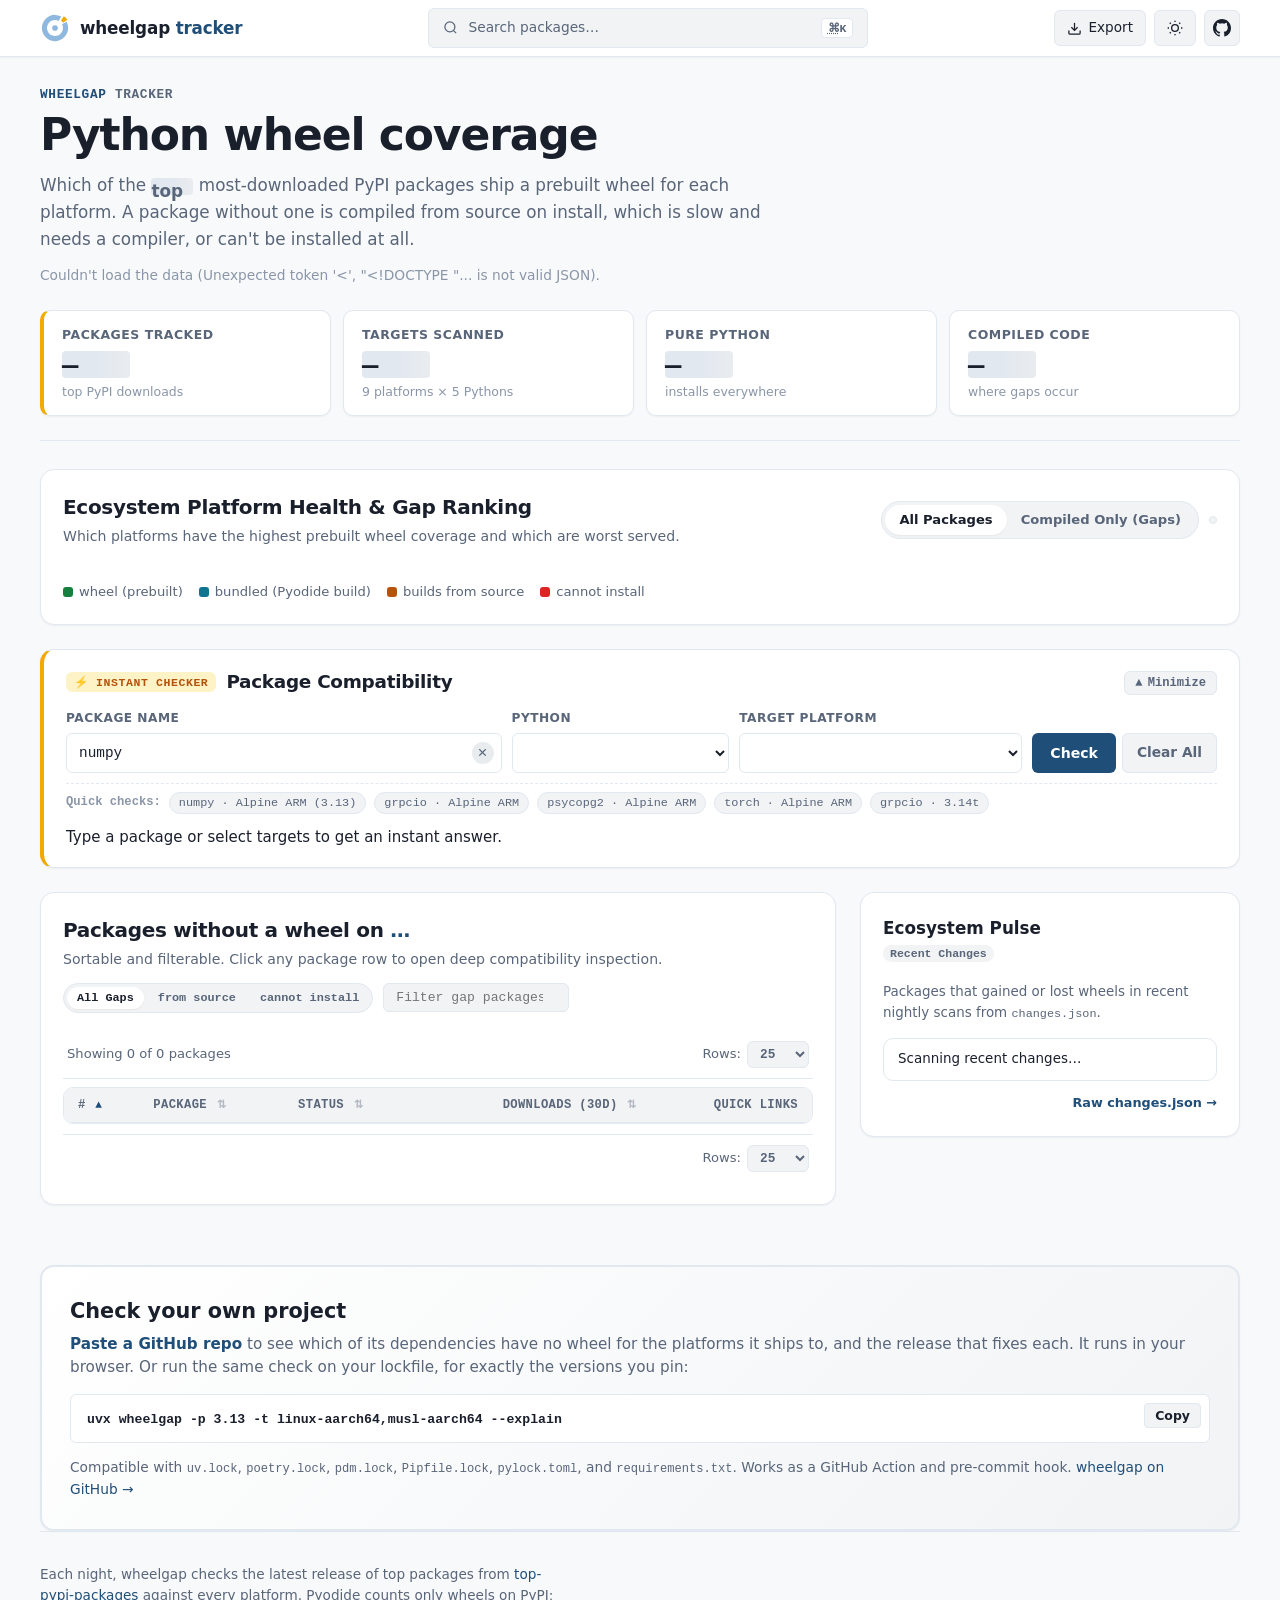
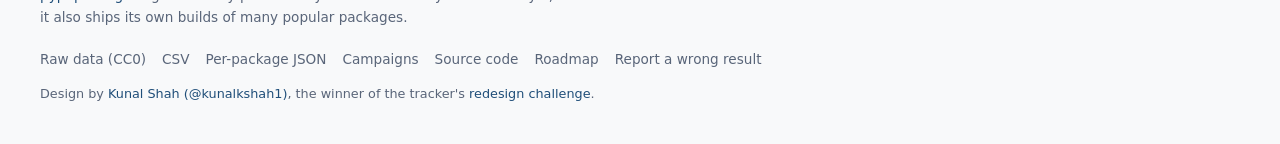
==== commit 5eb10c47: "Precision UI: carry over what main gained, and keep every answer true On top of @kunalkshah1's desig" ====
--- a/site/index.html
+++ b/site/index.html
@@ -42,7 +42,7 @@
         <svg width="15" height="15" viewBox="0 0 24 24" fill="none" stroke="currentColor" stroke-width="2" aria-hidden="true">
           <circle cx="11" cy="11" r="8"/><line x1="21" y1="21" x2="16.65" y2="16.65"/>
         </svg>
-        <span class="cmd-trigger-text">Search 5,000 packages…</span>
+        <span class="cmd-trigger-text">Search packages…</span>
         <kbd class="shortcut-kbd"><abbr title="Command or Control">⌘</abbr>K</kbd>
       </button>
 
@@ -147,12 +147,12 @@
           <span class="legend-tag tag-source"><i class="sw sw-source" aria-hidden="true"></i> builds from source</span>
           <span class="legend-tag tag-missing"><i class="sw sw-missing" aria-hidden="true"></i> cannot install</span>
         </div>
+        <p class="section-sub spark-note" id="trend-note"></p>
 
         <!-- Backward Compatibility Hooks for existing tests -->
         <ol class="platforms visually-hidden" id="platforms" aria-hidden="true"></ol>
         <section id="trend-section" class="visually-hidden" aria-hidden="true">
           <h3 id="trend-title">Coverage over time</h3>
-          <p id="trend-note"></p>
           <ol id="trends"></ol>
         </section>
       </section>
@@ -181,7 +181,7 @@
         </div>
 
         <div class="omni-collapsible-body" id="omni-body">
-          <form class="omni-form" id="search-form" onsubmit="return false">
+          <form class="omni-form" id="search-form">
             <!-- Package Search & Autocomplete with Clear Button (No heavy 5000-option datalist) -->
             <div class="omni-field omni-pkg-field">
               <label for="search" class="omni-label">Package Name</label>
@@ -345,11 +345,19 @@
         </aside>
       </div>
 
+      <!-- Build lab (site/lab.js fills it in from data/lab.json) -->
+      <section class="panel-card lab-panel" aria-labelledby="lab-title" id="lab-section" hidden>
+        <h2 id="lab-title">Build lab: no wheel, but does it build?</h2>
+        <p class="section-sub" id="lab-note"></p>
+        <ul class="lab-summary" id="lab-summary"></ul>
+        <div class="matrix-scroll"><table class="matrix lab-table" id="lab-table"></table></div>
+      </section>
+
       <!-- Call to Action Banner -->
       <section class="cta-banner">
         <div class="cta-header">
           <h2>Check your own project</h2>
-          <p>The same verification runs directly on your local lockfile for the exact versions you pin:</p>
+          <p><strong><a href="check/">Paste a GitHub repo</a></strong> to see which of its dependencies have no wheel for the platforms it ships to, and the release that fixes each. It runs in your browser. Or run the same check on your lockfile, for exactly the versions you pin:</p>
         </div>
         <div class="command-block">
           <code>uvx wheelgap -p 3.13 -t linux-aarch64,musl-aarch64 --explain</code>
@@ -375,6 +383,7 @@
           <a href="https://github.com/wheelgap/wheelgap/issues/new?template=bug_report.yml">Report a wrong result</a>
         </div>
       </div>
+      <p class="footer-credit">Design by <a href="https://github.com/kunalkshah1">Kunal Shah (@kunalkshah1)</a>, the winner of the tracker's <a href="https://github.com/wheelgap/wheelgap/discussions/154">redesign challenge</a>.</p>
     </footer>
   </div>
 
@@ -442,7 +451,7 @@
             <span class="tile-icon">🌐</span>
             <div class="tile-content">
               <strong>Download Full Coverage CSV</strong>
-              <span>All 5,000 packages across all 42 targets (full dataset)</span>
+              <span>Every package across every target (full dataset)</span>
             </div>
           </a>
         </div>
@@ -453,5 +462,6 @@
   <!-- Scripts -->
   <script src="logic.js"></script>
   <script src="app.js"></script>
+  <script src="lab.js"></script>
 </body>
 </html>
--- a/site/style.css
+++ b/site/style.css
@@ -2191,3 +2191,20 @@
     justify-content: center;
   }
 }
+
+/* Build lab section (site/lab.js) */
+.lab-panel[hidden] { display: none; }
+.lab-summary { list-style: none; margin: 0 0 14px; padding: 0; display: grid; gap: 8px; }
+.lab-summary li { display: flex; flex-wrap: wrap; gap: 8px; align-items: center; }
+.lab-summary .pname { min-width: 11em; font-family: var(--mono); font-size: 0.9rem; }
+.lab-counts { display: flex; flex-wrap: wrap; gap: 6px; }
+.lab-table td { vertical-align: top; }
+.lab-table .ver { margin-left: 6px; color: var(--text-muted); font-size: 0.8rem; }
+.lab-where { color: var(--text-muted); font-size: 0.8rem; }
+.lab-where details { margin-top: 4px; }
+.lab-where code { display: block; white-space: pre-wrap; overflow-wrap: anywhere; color: var(--text); }
+
+/* Sparkline note under the platform cards, and the design credit in the footer */
+.spark-note:empty { display: none; }
+.spark-note { margin-top: 10px; }
+.footer-credit { margin: 14px 0 0; font-size: 0.8rem; color: var(--text-muted); }
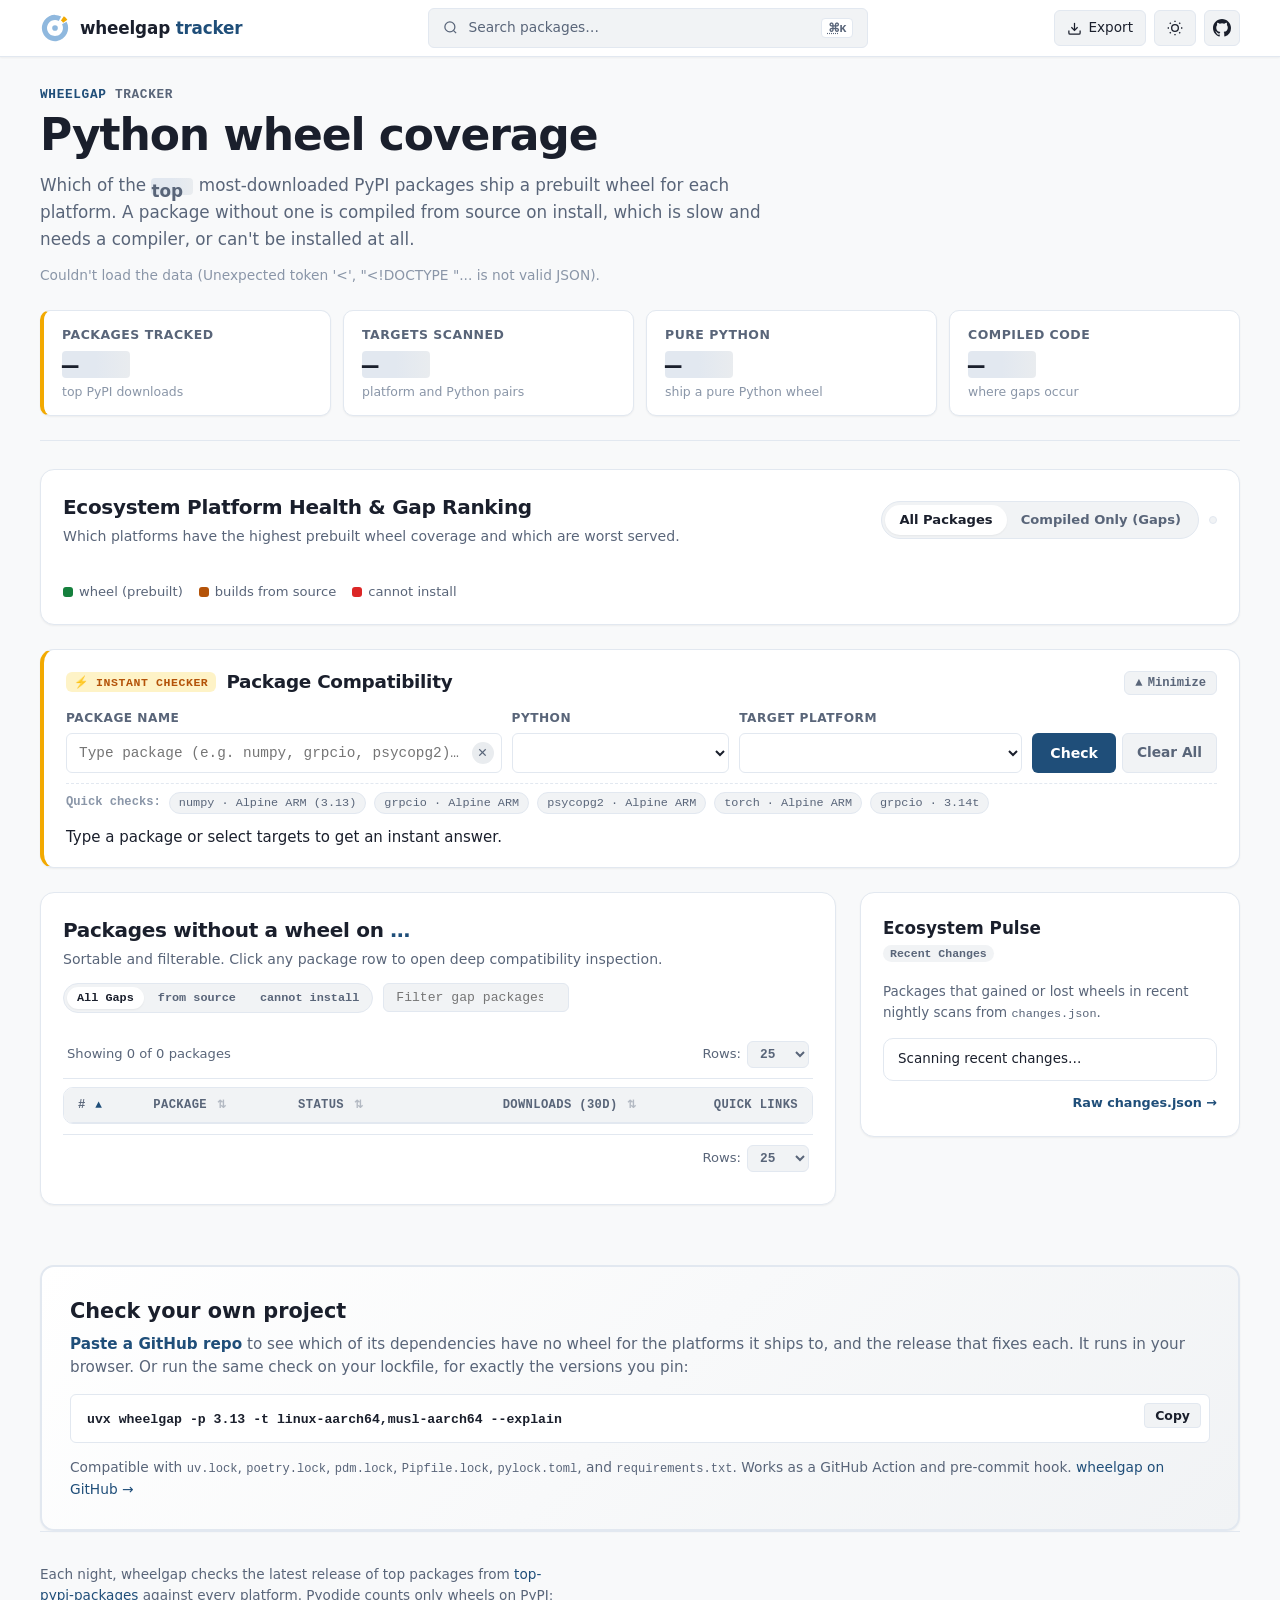
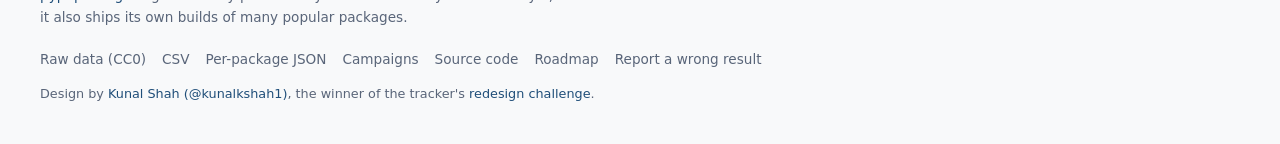
==== commit f5e8e70e: "Precision UI: own stylesheet, true numbers everywhere, keyboard access From an independent review: -" ====
--- a/site/index.html
+++ b/site/index.html
@@ -6,7 +6,7 @@
   <meta http-equiv="Content-Security-Policy" content="default-src 'self'; img-src 'self' data:; style-src 'self' 'unsafe-inline'; script-src 'self'; connect-src 'self'; base-uri 'none'; form-action 'none'">
   <title>Python Wheel Coverage</title>
   <meta name="description" content="Which of the top 5,000 PyPI packages ship a prebuilt wheel for Linux ARM, Alpine, Windows on ARM, macOS, free-threaded Python and Pyodide. Updated nightly by wheelgap.">
-  <link rel="stylesheet" href="style.css">
+  <link rel="stylesheet" href="home.css">
   <link rel="icon" href="favicon.svg" type="image/svg+xml">
   <link rel="apple-touch-icon" href="apple-touch-icon.png">
   <meta property="og:type" content="website">
@@ -94,12 +94,12 @@
         <div class="kpi-card">
           <span class="kpi-label">Targets Scanned</span>
           <span class="kpi-val" id="kpi-targets"><span class="skeleton-text">—</span></span>
-          <span class="kpi-sub">9 platforms × 5 Pythons</span>
+          <span class="kpi-sub" id="kpi-targets-sub">platform and Python pairs</span>
         </div>
         <div class="kpi-card">
           <span class="kpi-label">Pure Python</span>
           <span class="kpi-val" id="kpi-pure"><span class="skeleton-text">—</span></span>
-          <span class="kpi-sub" id="kpi-pure-pct">installs everywhere</span>
+          <span class="kpi-sub" id="kpi-pure-pct">ship a pure Python wheel</span>
         </div>
         <div class="kpi-card">
           <span class="kpi-label">Compiled Code</span>
@@ -149,12 +149,6 @@
         </div>
         <p class="section-sub spark-note" id="trend-note"></p>
 
-        <!-- Backward Compatibility Hooks for existing tests -->
-        <ol class="platforms visually-hidden" id="platforms" aria-hidden="true"></ol>
-        <section id="trend-section" class="visually-hidden" aria-hidden="true">
-          <h3 id="trend-title">Coverage over time</h3>
-          <ol id="trends"></ol>
-        </section>
       </section>
 
       <!-- ====================================================================
@@ -186,7 +180,7 @@
             <div class="omni-field omni-pkg-field">
               <label for="search" class="omni-label">Package Name</label>
               <div class="autocomplete-wrapper">
-                <input id="search" placeholder="Type package (e.g. numpy, grpcio, psycopg2)…" autocomplete="off" spellcheck="false" value="numpy">
+                <input id="search" placeholder="Type package (e.g. numpy, grpcio, psycopg2)…" autocomplete="off" spellcheck="false">
                 <button type="button" class="search-clear-btn" id="search-clear-btn" aria-label="Clear package input" title="Clear input">✕</button>
                 <div class="autocomplete-menu" id="search-autocomplete" hidden></div>
               </div>
--- a/site/home.css
+++ b/site/home.css
@@ -0,0 +1,2213 @@
+/* ==========================================================================
+   Wheelgap Tracker — "Precision" Enterprise Design System
+   Zero external dependencies · Strict CSP compliant · WCAG AA accessible
+   ========================================================================== */
+
+/* `hidden` always hides, whatever display a class gives the element. */
+[hidden] { display: none !important; }
+
+:root {
+  --navy: #1f4e79;
+  --navy-dark: #143654;
+  --navy-light: #2b689e;
+  --amber: #f2a900;
+  --amber-dark: #b45309;
+  --amber-light: #fef3c7;
+
+  --bg: #f8f9fa;
+  --surface: #ffffff;
+  --surface-alt: #f1f3f5;
+  --surface-hover: #e9ecef;
+  --text: #1a1f2c;
+  --text-muted: #596579;
+  --text-faint: #8a96a8;
+  --line: #e2e8f0;
+  --line-strong: #cbd5e1;
+  --accent: #1f4e79;
+
+  /* WCAG AA validated status colors (>= 4.5:1 text contrast) */
+  --wheel: #15803d;
+  --wheel-bg: #dcfce7;
+  --bundled: #0e7490;
+  --bundled-bg: #cffafe;
+  --source: #b45309;
+  --source-bg: #fef3c7;
+  --missing: #dc2626;
+  --missing-bg: #fee2e2;
+  --unknown: #64748b;
+  --unknown-bg: #f1f5f9;
+
+  --bar-bg: #e2e8f0;
+  --radius-sm: 6px;
+  --radius: 10px;
+  --radius-lg: 14px;
+  --radius-full: 9999px;
+
+  --mono: ui-monospace, "SF Mono", SFMono-Regular, Menlo, Consolas, "Liberation Mono", monospace;
+  --sans: system-ui, -apple-system, "Segoe UI", Roboto, Helvetica, Arial, sans-serif;
+  
+  --shadow-sm: 0 1px 2px rgba(0, 0, 0, 0.05);
+  --shadow: 0 1px 3px rgba(0, 0, 0, 0.08), 0 1px 2px rgba(0, 0, 0, 0.04);
+  --shadow-md: 0 4px 6px -1px rgba(0, 0, 0, 0.08), 0 2px 4px -1px rgba(0, 0, 0, 0.04);
+  --shadow-lg: 0 10px 15px -3px rgba(0, 0, 0, 0.1), 0 4px 6px -2px rgba(0, 0, 0, 0.05);
+}
+
+[data-theme="dark"],
+@media (prefers-color-scheme: dark) {
+  :root:not([data-theme="light"]) {
+    --bg: #0d1117;
+    --surface: #161b22;
+    --surface-alt: #1c2128;
+    --surface-hover: #262c36;
+    --text: #f0f6fc;
+    --text-muted: #8b949e;
+    --text-faint: #6e7681;
+    --line: #30363d;
+    --line-strong: #444c56;
+    --accent: #58a6ff;
+    --navy: #58a6ff;
+    --navy-dark: #388bfd;
+    --amber: #f59e0b;
+    --amber-dark: #d97706;
+
+    --wheel: #22c55e;
+    --wheel-bg: rgba(34, 197, 94, 0.15);
+    --bundled: #22d3ee;
+    --bundled-bg: rgba(34, 211, 238, 0.15);
+    --source: #f59e0b;
+    --source-bg: rgba(245, 158, 11, 0.15);
+    --missing: #f87171;
+    --missing-bg: rgba(248, 113, 113, 0.15);
+    --unknown: #94a3b8;
+    --unknown-bg: rgba(148, 163, 184, 0.15);
+
+    --bar-bg: #21262d;
+    --shadow-sm: 0 1px 2px rgba(0, 0, 0, 0.4);
+    --shadow: 0 1px 3px rgba(0, 0, 0, 0.5);
+    --shadow-md: 0 4px 8px rgba(0, 0, 0, 0.6);
+    --shadow-lg: 0 10px 25px rgba(0, 0, 0, 0.7);
+  }
+}
+
+[data-theme="dark"] {
+  --bg: #0d1117;
+  --surface: #161b22;
+  --surface-alt: #1c2128;
+  --surface-hover: #262c36;
+  --text: #f0f6fc;
+  --text-muted: #8b949e;
+  --text-faint: #6e7681;
+  --line: #30363d;
+  --line-strong: #444c56;
+  --accent: #58a6ff;
+  --navy: #58a6ff;
+  --navy-dark: #388bfd;
+  --amber: #f59e0b;
+  --amber-dark: #d97706;
+
+  --wheel: #22c55e;
+  --wheel-bg: rgba(34, 197, 94, 0.15);
+  --bundled: #22d3ee;
+  --bundled-bg: rgba(34, 211, 238, 0.15);
+  --source: #f59e0b;
+  --source-bg: rgba(245, 158, 11, 0.15);
+  --missing: #f87171;
+  --missing-bg: rgba(248, 113, 113, 0.15);
+  --unknown: #94a3b8;
+  --unknown-bg: rgba(148, 163, 184, 0.15);
+
+  --bar-bg: #21262d;
+  --shadow-sm: 0 1px 2px rgba(0, 0, 0, 0.4);
+  --shadow: 0 1px 3px rgba(0, 0, 0, 0.5);
+  --shadow-md: 0 4px 8px rgba(0, 0, 0, 0.6);
+  --shadow-lg: 0 10px 25px rgba(0, 0, 0, 0.7);
+}
+
+/* ==========================================================================
+   Base & Reset
+   ========================================================================== */
+
+*, *::before, *::after {
+  box-sizing: border-box;
+  margin: 0;
+}
+
+html {
+  scroll-behavior: smooth;
+  -webkit-text-size-adjust: 100%;
+}
+
+body {
+  background: var(--bg);
+  color: var(--text);
+  font: 15px/1.55 var(--sans);
+  min-height: 100vh;
+  display: flex;
+  flex-direction: column;
+  transition: background-color 0.2s ease, color 0.2s ease;
+}
+
+a {
+  color: var(--navy);
+  text-decoration: none;
+}
+a:hover {
+  text-decoration: underline;
+}
+
+code, pre {
+  font-family: var(--mono);
+  font-size: 0.88em;
+}
+
+button, input, select {
+  font: inherit;
+  color: inherit;
+}
+
+.visually-hidden {
+  position: absolute;
+  width: 1px;
+  height: 1px;
+  padding: 0;
+  margin: -1px;
+  overflow: hidden;
+  clip: rect(0, 0, 0, 0);
+  white-space: nowrap;
+  border: 0;
+}
+
+.skip-link {
+  position: fixed;
+  top: 8px;
+  left: 8px;
+  z-index: 999;
+  background: var(--navy);
+  color: #ffffff;
+  padding: 8px 16px;
+  border-radius: var(--radius-sm);
+  font-weight: 600;
+  transform: translateY(-150%);
+  transition: transform 0.15s ease;
+}
+.skip-link:focus {
+  transform: translateY(0);
+  outline: 2px solid var(--amber);
+}
+
+.wrap {
+  width: 100%;
+  max-width: 1240px;
+  margin: 0 auto;
+  padding: 0 20px;
+}
+
+/* Loading Skeleton */
+.skeleton-text {
+  display: inline-block;
+  min-width: 2.5em;
+  height: 1em;
+  background: linear-gradient(90deg, var(--line) 25%, var(--surface-hover) 50%, var(--line) 75%);
+  background-size: 200% 100%;
+  animation: shimmer 1.5s infinite;
+  border-radius: 4px;
+  vertical-align: middle;
+}
+@keyframes shimmer {
+  0% { background-position: 200% 0; }
+  100% { background-position: -200% 0; }
+}
+
+/* ==========================================================================
+   Top Navigation Bar
+   ========================================================================== */
+
+.topbar {
+  position: sticky;
+  top: 0;
+  z-index: 40;
+  background: var(--surface);
+  border-bottom: 1px solid var(--line);
+  box-shadow: var(--shadow-sm);
+  transition: background-color 0.2s ease, border-color 0.2s ease;
+}
+
+.topbar-inner {
+  max-width: 1240px;
+  margin: 0 auto;
+  padding: 0 20px;
+  height: 56px;
+  display: flex;
+  align-items: center;
+  justify-content: space-between;
+  gap: 16px;
+}
+
+.brand {
+  display: flex;
+  align-items: center;
+}
+
+.logo-link {
+  display: inline-flex;
+  align-items: center;
+  gap: 10px;
+  color: var(--text);
+  font-weight: 700;
+  font-size: 1.05rem;
+  letter-spacing: -0.01em;
+}
+.logo-link:hover {
+  text-decoration: none;
+}
+.brand-icon {
+  flex-shrink: 0;
+}
+.brand-title strong {
+  font-weight: 600;
+  color: var(--navy);
+}
+
+.cmd-trigger {
+  flex: 1;
+  max-width: 440px;
+  display: inline-flex;
+  align-items: center;
+  gap: 10px;
+  padding: 8px 14px;
+  background: var(--surface-alt);
+  border: 1px solid var(--line);
+  border-radius: var(--radius-sm);
+  color: var(--text-muted);
+  font-size: 0.86rem;
+  cursor: pointer;
+  transition: all 0.15s ease;
+}
+.cmd-trigger:hover {
+  background: var(--surface-hover);
+  border-color: var(--line-strong);
+  color: var(--text);
+}
+.cmd-trigger:focus-visible {
+  outline: 2px solid var(--amber);
+  outline-offset: 1px;
+}
+.cmd-trigger-text {
+  flex: 1;
+  text-align: left;
+}
+.shortcut-kbd {
+  font: 600 0.72rem var(--mono);
+  padding: 2px 6px;
+  background: var(--surface);
+  border: 1px solid var(--line);
+  border-radius: 4px;
+  color: var(--text-muted);
+}
+
+.topbar-actions {
+  display: flex;
+  align-items: center;
+  gap: 8px;
+}
+
+.action-btn {
+  display: inline-flex;
+  align-items: center;
+  gap: 6px;
+  height: 36px;
+  padding: 0 12px;
+  background: var(--surface-alt);
+  border: 1px solid var(--line);
+  border-radius: var(--radius-sm);
+  color: var(--text);
+  font-size: 0.85rem;
+  font-weight: 500;
+  cursor: pointer;
+  transition: all 0.15s ease;
+}
+.action-btn:hover {
+  background: var(--surface-hover);
+  border-color: var(--line-strong);
+  text-decoration: none;
+}
+.action-btn:focus-visible {
+  outline: 2px solid var(--amber);
+}
+.action-btn.icon-only {
+  padding: 0;
+  width: 36px;
+  justify-content: center;
+}
+
+/* ==========================================================================
+   Hero Section & KPIs
+   ========================================================================== */
+
+.hero {
+  padding: 32px 0 24px;
+  border-bottom: 1px solid var(--line);
+  margin-bottom: 28px;
+}
+
+.eyebrow {
+  margin: 0;
+  font: 600 0.8rem/1 var(--mono);
+  letter-spacing: 0.05em;
+  text-transform: uppercase;
+  color: var(--text-muted);
+}
+
+.hero-title {
+  font-size: clamp(2rem, 4vw, 2.75rem);
+  font-weight: 800;
+  line-height: 1.15;
+  letter-spacing: -0.025em;
+  margin: 8px 0 12px;
+}
+
+.lede {
+  max-width: 68ch;
+  font-size: 1.05rem;
+  color: var(--text-muted);
+  line-height: 1.6;
+}
+
+.meta {
+  margin-top: 12px;
+  color: var(--text-faint);
+  font-size: 0.86rem;
+}
+
+.agreement-banner {
+  margin-top: 8px;
+  padding: 8px 12px;
+  background: var(--surface-alt);
+  border-left: 3px solid var(--wheel);
+  border-radius: 0 var(--radius-sm) var(--radius-sm) 0;
+  font-size: 0.84rem;
+  color: var(--text);
+}
+.agreement-banner a {
+  font-weight: 600;
+  margin-left: 4px;
+}
+
+.kpi-grid {
+  display: grid;
+  grid-template-columns: repeat(auto-fit, minmax(210px, 1fr));
+  gap: 12px;
+  margin-top: 24px;
+}
+
+.kpi-card {
+  background: var(--surface);
+  border: 1px solid var(--line);
+  border-radius: var(--radius);
+  padding: 14px 18px;
+  box-shadow: var(--shadow-sm);
+  display: flex;
+  flex-direction: column;
+}
+.kpi-card.highlight {
+  border-left: 4px solid var(--amber);
+}
+.kpi-label {
+  font-size: 0.78rem;
+  font-weight: 600;
+  text-transform: uppercase;
+  letter-spacing: 0.04em;
+  color: var(--text-muted);
+}
+.kpi-val {
+  font: 700 1.7rem var(--mono);
+  letter-spacing: -0.02em;
+  font-variant-numeric: tabular-nums;
+  margin: 4px 0 2px;
+  color: var(--text);
+}
+.kpi-sub {
+  font-size: 0.78rem;
+  color: var(--text-faint);
+}
+
+/* ==========================================================================
+   Panel Cards & Master Coverage Matrix
+   ========================================================================== */
+
+.panel-card {
+  background: var(--surface);
+  border: 1px solid var(--line);
+  border-radius: var(--radius-lg);
+  padding: 22px;
+  box-shadow: var(--shadow-sm);
+  margin-bottom: 24px;
+}
+
+.section-head {
+  display: flex;
+  flex-wrap: wrap;
+  align-items: center;
+  justify-content: space-between;
+  gap: 12px;
+  margin-bottom: 18px;
+}
+
+.title-with-desc h2 {
+  font-size: 1.25rem;
+  font-weight: 700;
+  letter-spacing: -0.015em;
+}
+.section-sub {
+  font-size: 0.88rem;
+  color: var(--text-muted);
+  margin-top: 3px;
+}
+
+.matrix-controls-row {
+  display: flex;
+  flex-wrap: wrap;
+  align-items: center;
+  gap: 10px;
+}
+
+.view-toggles {
+  display: inline-flex;
+  padding: 3px;
+  background: var(--surface-alt);
+  border: 1px solid var(--line);
+  border-radius: var(--radius-full);
+}
+.toggle-btn {
+  border: none;
+  background: none;
+  font-size: 0.82rem;
+  font-weight: 600;
+  padding: 5px 14px;
+  border-radius: var(--radius-full);
+  color: var(--text-muted);
+  cursor: pointer;
+  transition: all 0.15s ease;
+}
+.toggle-btn.active {
+  background: var(--surface);
+  color: var(--text);
+  box-shadow: var(--shadow-sm);
+}
+
+.tabs {
+  display: inline-flex;
+  flex-wrap: wrap;
+  gap: 4px;
+  border: 1px solid var(--line);
+  border-radius: var(--radius-full);
+  padding: 3px;
+  background: var(--surface-alt);
+}
+.tabs button {
+  border: none;
+  background: none;
+  color: var(--text-muted);
+  font: 600 0.84rem var(--mono);
+  padding: 6px 14px;
+  border-radius: var(--radius-full);
+  cursor: pointer;
+  transition: all 0.15s ease;
+}
+.tabs button:hover {
+  color: var(--text);
+}
+.tabs button[aria-selected="true"] {
+  background: var(--navy);
+  color: #ffffff;
+  box-shadow: var(--shadow-sm);
+}
+
+/* ==========================================================================
+   Ecosystem Health Hub & Worst-Served Leaderboard Styles (Overview First)
+   ========================================================================== */
+
+.health-hub-panel {
+  background: var(--surface);
+  border: 1px solid var(--line);
+}
+
+.platform-leaderboard {
+  display: grid;
+  grid-template-columns: repeat(auto-fit, minmax(280px, 1fr));
+  gap: 14px;
+  margin: 16px 0;
+}
+
+@media (max-width: 640px) {
+  .platform-leaderboard {
+    grid-template-columns: 1fr;
+    gap: 10px;
+    margin: 12px 0;
+  }
+}
+
+.leaderboard-card {
+  background: var(--surface);
+  border: 1px solid var(--line);
+  border-radius: var(--radius);
+  padding: 14px 16px;
+  box-shadow: var(--shadow-sm);
+  cursor: pointer;
+  display: flex;
+  flex-direction: column;
+  gap: 8px;
+  transition: all 0.15s ease;
+  outline: none;
+  position: relative;
+  width: 100%;
+}
+.leaderboard-card:hover {
+  border-color: var(--line-strong);
+  box-shadow: var(--shadow-md);
+  transform: translateY(-1px);
+}
+.leaderboard-card:focus-visible {
+  outline: 2px solid var(--amber);
+  outline-offset: 1px;
+}
+.leaderboard-card.active-platform-card {
+  border: 2px solid var(--amber);
+  background: var(--surface-alt);
+  box-shadow: var(--shadow-md);
+}
+
+.card-top-row {
+  display: flex;
+  align-items: center;
+  justify-content: space-between;
+  gap: 6px;
+}
+.board-rank-pill {
+  font: 700 0.72rem var(--mono);
+  padding: 2px 8px;
+  border-radius: var(--radius-full);
+}
+.sev-critical .board-rank-pill {
+  background: var(--missing-bg);
+  color: var(--missing);
+}
+.sev-warning .board-rank-pill {
+  background: var(--source-bg);
+  color: var(--source);
+}
+.sev-good .board-rank-pill {
+  background: var(--wheel-bg);
+  color: var(--wheel);
+}
+.active-indicator-pill {
+  font: 600 0.7rem var(--mono);
+  background: var(--amber);
+  color: #ffffff;
+  padding: 2px 7px;
+  border-radius: var(--radius-full);
+}
+
+.board-platform-meta {
+  display: flex;
+  flex-direction: column;
+  gap: 2px;
+}
+.board-pname {
+  font-size: 1.05rem;
+  font-weight: 700;
+  letter-spacing: -0.01em;
+  color: var(--text);
+}
+.board-pdesc {
+  font: 400 0.75rem var(--mono);
+  color: var(--text-muted);
+}
+
+.board-stat-row {
+  display: flex;
+  align-items: baseline;
+  justify-content: space-between;
+  margin: 2px 0;
+}
+.board-pct-block {
+  display: flex;
+  align-items: baseline;
+  gap: 6px;
+}
+.board-pct {
+  font: 800 1.55rem var(--mono);
+  letter-spacing: -0.03em;
+  font-variant-numeric: tabular-nums;
+  color: var(--text);
+}
+.board-pct-sub {
+  font-size: 0.76rem;
+  color: var(--text-muted);
+}
+.board-gaps-block {
+  text-align: right;
+}
+.board-gaps {
+  font: 700 1.15rem var(--mono);
+  color: var(--missing);
+  font-variant-numeric: tabular-nums;
+}
+.board-gaps-sub {
+  display: block;
+  font-size: 0.72rem;
+  color: var(--text-faint);
+}
+
+.board-bar {
+  height: 10px;
+  margin: 2px 0;
+}
+
+.board-footer-row {
+  display: flex;
+  align-items: center;
+  justify-content: space-between;
+  gap: 10px;
+  padding-top: 6px;
+  border-top: 1px solid var(--line);
+}
+.board-spark-wrap {
+  width: 120px;
+  height: 26px;
+}
+.board-delta {
+  font: 600 0.74rem var(--mono);
+}
+.delta-up { color: var(--wheel); }
+.delta-down { color: var(--missing); }
+
+/* ==========================================================================
+   Streamlined Instant Answer Omni-Checker (Collapsible & High Density)
+   ========================================================================== */
+
+.omni-panel {
+  border-left: 4px solid var(--amber);
+  background: var(--surface);
+  position: relative;
+  padding: 18px 22px;
+  transition: padding 0.18s ease;
+}
+.omni-panel.is-minimized {
+  padding: 9px 18px;
+}
+
+.omni-header {
+  display: flex;
+  align-items: center;
+  justify-content: space-between;
+  gap: 12px;
+  margin-bottom: 12px;
+  transition: margin 0.18s ease;
+}
+.omni-panel.is-minimized .omni-header {
+  margin-bottom: 0;
+}
+.omni-title-wrap {
+  display: flex;
+  align-items: center;
+  gap: 10px;
+  flex-shrink: 0;
+}
+.omni-badge {
+  font: 700 0.72rem var(--mono);
+  text-transform: uppercase;
+  letter-spacing: 0.05em;
+  background: var(--amber-light);
+  color: var(--amber-dark);
+  padding: 3px 8px;
+  border-radius: var(--radius-sm);
+}
+[data-theme="dark"] .omni-badge {
+  background: rgba(245, 158, 11, 0.2);
+  color: #fbbf24;
+}
+.omni-title {
+  font-size: 1.15rem;
+  font-weight: 700;
+  letter-spacing: -0.015em;
+}
+
+/* Minimized One-Liner Summary Bar inside Header */
+.omni-minimized-summary {
+  display: flex;
+  align-items: center;
+  gap: 10px;
+  flex: 1;
+  min-width: 0;
+  overflow: hidden;
+}
+.omni-minimized-summary[hidden] {
+  display: none !important;
+}
+.mini-summary-pill {
+  font: 700 0.74rem var(--mono);
+  padding: 3px 8px;
+  border-radius: 99px;
+  white-space: nowrap;
+  flex-shrink: 0;
+}
+.mini-summary-text {
+  font-size: 0.86rem;
+  color: var(--text);
+  white-space: nowrap;
+  overflow: hidden;
+  text-overflow: ellipsis;
+  min-width: 0;
+}
+.mini-summary-actions {
+  display: inline-flex;
+  align-items: center;
+  gap: 6px;
+  flex-shrink: 0;
+  margin-left: auto;
+}
+.mini-btn {
+  padding: 3px 9px !important;
+  font-size: 0.75rem !important;
+  height: 26px !important;
+  line-height: 1 !important;
+}
+@media (max-width: 768px) {
+  .omni-header {
+    flex-wrap: wrap;
+  }
+  .omni-minimized-summary {
+    order: 3;
+    width: 100%;
+    margin-top: 6px;
+    flex-wrap: wrap;
+  }
+}
+
+.omni-toggle-btn {
+  all: unset;
+  box-sizing: border-box;
+  font: 600 0.76rem var(--mono);
+  padding: 4px 10px;
+  background: var(--surface-alt);
+  border: 1px solid var(--line);
+  border-radius: var(--radius-sm);
+  color: var(--text-muted);
+  cursor: pointer;
+  display: inline-flex;
+  align-items: center;
+  gap: 5px;
+  transition: all 0.12s ease;
+}
+.omni-toggle-btn:hover {
+  background: var(--surface-hover);
+  color: var(--text);
+  border-color: var(--line-strong);
+}
+
+.omni-collapsible-body {
+  transition: opacity 0.2s ease;
+}
+.omni-collapsible-body[hidden] {
+  display: none;
+}
+
+.omni-form {
+  display: grid;
+  grid-template-columns: 2fr 1fr 1.3fr auto;
+  gap: 10px;
+  align-items: flex-end;
+}
+@media (max-width: 860px) {
+  .omni-form {
+    grid-template-columns: 1fr 1fr;
+  }
+  .omni-pkg-field,
+  .omni-action-field {
+    grid-column: span 2;
+  }
+}
+@media (max-width: 520px) {
+  .omni-form {
+    grid-template-columns: 1fr;
+  }
+  .omni-pkg-field,
+  .omni-py-field,
+  .omni-pl-field,
+  .omni-action-field {
+    grid-column: span 1;
+  }
+}
+
+.omni-field {
+  display: flex;
+  flex-direction: column;
+  gap: 5px;
+}
+.omni-label {
+  font-size: 0.76rem;
+  font-weight: 600;
+  text-transform: uppercase;
+  letter-spacing: 0.04em;
+  color: var(--text-muted);
+}
+
+/* Autocomplete input wrapper & clear button */
+.autocomplete-wrapper {
+  position: relative;
+  display: flex;
+  align-items: center;
+  width: 100%;
+}
+.autocomplete-wrapper input {
+  width: 100%;
+  height: 40px;
+  padding: 0 34px 0 12px;
+  border: 1px solid var(--line);
+  border-radius: var(--radius-sm);
+  background: var(--surface);
+  color: var(--text);
+  font: 500 0.9rem var(--mono);
+  transition: all 0.15s ease;
+}
+.autocomplete-wrapper input:focus {
+  outline: 2px solid var(--amber);
+  border-color: var(--amber);
+}
+
+.search-clear-btn {
+  all: unset;
+  box-sizing: border-box;
+  position: absolute;
+  right: 8px;
+  top: 50%;
+  transform: translateY(-50%);
+  width: 22px;
+  height: 22px;
+  border-radius: 99px;
+  background: var(--surface-hover);
+  color: var(--text-muted);
+  font-size: 0.78rem;
+  font-weight: 700;
+  display: flex;
+  align-items: center;
+  justify-content: center;
+  cursor: pointer;
+  transition: all 0.1s ease;
+}
+.search-clear-btn:hover {
+  background: var(--line-strong);
+  color: var(--text);
+}
+.search-clear-btn[hidden] {
+  display: none;
+}
+
+.omni-select {
+  height: 40px;
+  padding: 0 10px;
+  border: 1px solid var(--line);
+  border-radius: var(--radius-sm);
+  background: var(--surface);
+  color: var(--text);
+  font: 500 0.88rem var(--mono);
+  font-size: 16px; /* Prevents auto-zoom on mobile Safari */
+  cursor: pointer;
+  transition: all 0.15s ease;
+  width: 100%;
+}
+@media (min-width: 641px) {
+  .omni-select {
+    font-size: 0.86rem;
+  }
+}
+.omni-select:focus {
+  outline: 2px solid var(--amber);
+  border-color: var(--amber);
+}
+.omni-btn {
+  height: 40px;
+  padding: 0 16px;
+  font-size: 0.88rem;
+  font-weight: 600;
+  background: var(--navy);
+  color: #ffffff;
+  border: none;
+  border-radius: var(--radius-sm);
+  cursor: pointer;
+  white-space: nowrap;
+}
+.omni-btn:hover {
+  opacity: 0.92;
+}
+
+.omni-actions-group {
+  display: flex;
+  align-items: center;
+  gap: 6px;
+}
+
+.btn-secondary {
+  height: 40px;
+  padding: 0 14px;
+  font-size: 0.86rem;
+  font-weight: 600;
+  background: var(--surface-alt);
+  color: var(--text-muted);
+  border: 1px solid var(--line);
+  border-radius: var(--radius-sm);
+  cursor: pointer;
+  white-space: nowrap;
+  transition: all 0.12s ease;
+}
+.btn-secondary:hover {
+  background: var(--surface-hover);
+  color: var(--text);
+  border-color: var(--line-strong);
+}
+
+/* Fast Presets */
+.omni-presets {
+  display: flex;
+  flex-wrap: wrap;
+  align-items: center;
+  gap: 6px 8px;
+  margin-top: 10px;
+  padding-top: 8px;
+  border-top: 1px dashed var(--line);
+}
+.preset-label {
+  font-size: 0.76rem;
+  color: var(--text-faint);
+  font-weight: 600;
+  font-family: var(--mono);
+}
+.preset-chip {
+  all: unset;
+  box-sizing: border-box;
+  font: 500 0.74rem var(--mono);
+  background: var(--surface-alt);
+  border: 1px solid var(--line);
+  padding: 3px 9px;
+  border-radius: var(--radius-full);
+  color: var(--text-muted);
+  cursor: pointer;
+  transition: all 0.12s ease;
+}
+.preset-chip:hover {
+  background: var(--surface-hover);
+  color: var(--text);
+  border-color: var(--line-strong);
+}
+.preset-chip:focus-visible {
+  outline: 2px solid var(--amber);
+}
+
+/* Autocomplete Dropdown Menu (Touch & Mobile Friendly) */
+.autocomplete-menu {
+  position: absolute;
+  top: calc(100% + 4px);
+  left: 0;
+  right: 0;
+  background: var(--surface);
+  border: 1px solid var(--line);
+  border-radius: var(--radius);
+  box-shadow: var(--shadow-lg);
+  max-height: 240px;
+  overflow-y: auto;
+  z-index: 60;
+  padding: 4px;
+}
+.autocomplete-item {
+  display: flex;
+  align-items: center;
+  justify-content: space-between;
+  padding: 8px 12px;
+  min-height: 38px;
+  border-radius: var(--radius-sm);
+  cursor: pointer;
+  font-size: 0.86rem;
+}
+.autocomplete-item:hover,
+.autocomplete-item.selected,
+.autocomplete-item:focus {
+  background: var(--surface-alt);
+  outline: none;
+}
+.autocomplete-name {
+  font-weight: 600;
+  font-family: var(--mono);
+}
+
+/* ==========================================================================
+   High-Density One-Liner Verdict Bar (Maximum Information in Minimum Words)
+   ========================================================================== */
+
+.omni-answer-card {
+  margin-top: 12px;
+}
+
+.verdict-bar {
+  display: flex;
+  flex-wrap: wrap;
+  align-items: center;
+  justify-content: space-between;
+  gap: 10px 14px;
+  padding: 12px 16px;
+  border-radius: var(--radius);
+  border: 1.5px solid transparent;
+  box-shadow: var(--shadow-sm);
+  transition: all 0.15s ease;
+}
+
+.verdict-wheel {
+  background: var(--wheel-bg);
+  border-color: var(--wheel);
+}
+.verdict-bundled {
+  background: var(--bundled-bg);
+  border-color: var(--bundled);
+}
+.verdict-source {
+  background: var(--source-bg);
+  border-color: var(--source);
+}
+.verdict-missing {
+  background: var(--missing-bg);
+  border-color: var(--missing);
+}
+.verdict-unknown,
+.verdict-notfound,
+.verdict-na,
+.verdict-placeholder {
+  background: var(--surface-alt);
+  border-color: var(--line);
+}
+
+.verdict-pill-wrap {
+  display: flex;
+  align-items: center;
+}
+.verdict-status-pill {
+  font: 700 0.76rem var(--mono);
+  padding: 3px 9px;
+  border-radius: var(--radius-full);
+  color: #ffffff;
+  white-space: nowrap;
+}
+
+.verdict-text-block {
+  flex: 1;
+  min-width: 240px;
+  font-size: 0.88rem;
+  line-height: 1.4;
+  color: var(--text);
+}
+.verdict-pkg-title {
+  font-family: var(--mono);
+  font-weight: 700;
+  margin-right: 4px;
+}
+.verdict-pkg-title small {
+  font-weight: normal;
+  color: var(--text-faint);
+}
+.verdict-summary {
+  display: inline;
+}
+.verdict-meta-inline {
+  display: inline-block;
+  margin-left: 6px;
+  font: 600 0.72rem var(--mono);
+  color: var(--text-muted);
+  opacity: 0.85;
+}
+
+.verdict-bar-actions {
+  display: flex;
+  flex-wrap: wrap;
+  align-items: center;
+  gap: 6px;
+}
+
+.vbtn {
+  all: unset;
+  box-sizing: border-box;
+  display: inline-flex;
+  align-items: center;
+  gap: 4px;
+  padding: 5px 10px;
+  border-radius: var(--radius-sm);
+  font: 600 0.76rem var(--sans);
+  cursor: pointer;
+  background: var(--surface);
+  border: 1px solid var(--line);
+  color: var(--text);
+  box-shadow: var(--shadow-sm);
+  white-space: nowrap;
+  transition: all 0.12s ease;
+}
+.vbtn:hover {
+  background: var(--surface-hover);
+  border-color: var(--line-strong);
+  text-decoration: none;
+}
+.vbtn-filter {
+  background: var(--navy);
+  color: #ffffff;
+  border-color: var(--navy);
+}
+.vbtn-filter:hover {
+  opacity: 0.92;
+}
+
+.verdict-placeholder {
+  display: flex;
+  align-items: center;
+  gap: 10px;
+  color: var(--text-muted);
+  font-size: 0.84rem;
+}
+.placeholder-icon {
+  font-size: 1.2rem;
+}
+
+/* Progress bar */
+.bar {
+  display: flex;
+  height: 18px;
+  border-radius: var(--radius-full);
+  overflow: hidden;
+  background: var(--bar-bg);
+}
+.bar span {
+  display: block;
+  height: 100%;
+  transition: width 0.4s ease-out;
+}
+
+.b-wheel { background: var(--wheel); }
+.b-bundled { background: var(--bundled); }
+.b-source { background: var(--source); }
+.b-missing { background: var(--missing); }
+.b-unknown { background: var(--unknown); }
+
+/* Legend */
+.legend {
+  display: flex;
+  flex-wrap: wrap;
+  gap: 8px 16px;
+  margin-top: 14px;
+}
+.legend-tag {
+  display: inline-flex;
+  align-items: center;
+  gap: 6px;
+  font-size: 0.82rem;
+  color: var(--text-muted);
+}
+.sw {
+  display: inline-block;
+  width: 10px;
+  height: 10px;
+  border-radius: 3px;
+}
+.sw-wheel { background: var(--wheel); }
+.sw-bundled { background: var(--bundled); }
+.sw-source { background: var(--source); }
+.sw-missing { background: var(--missing); }
+
+/* ==========================================================================
+   Content Split Layout (Table & Sidebar)
+   ========================================================================== */
+
+.content-split-grid {
+  display: grid;
+  grid-template-columns: 1fr 380px;
+  gap: 24px;
+  align-items: start;
+}
+
+@media (max-width: 960px) {
+  .content-split-grid {
+    grid-template-columns: 1fr;
+  }
+}
+
+.highlight-target {
+  color: var(--navy);
+  font-weight: 700;
+}
+
+.filter-toolbar {
+  display: flex;
+  flex-wrap: wrap;
+  align-items: center;
+  gap: 10px;
+}
+
+.status-filter-pills {
+  display: inline-flex;
+  gap: 4px;
+  background: var(--surface-alt);
+  padding: 3px;
+  border-radius: var(--radius-full);
+  border: 1px solid var(--line);
+}
+.pill-filter {
+  border: none;
+  background: none;
+  font: 600 0.74rem var(--mono);
+  padding: 4px 10px;
+  border-radius: var(--radius-full);
+  color: var(--text-muted);
+  cursor: pointer;
+  transition: all 0.12s ease;
+}
+.pill-filter.active {
+  background: var(--surface);
+  color: var(--text);
+  box-shadow: var(--shadow-sm);
+}
+.pill-filter.pill-source.active {
+  background: var(--source);
+  color: #ffffff;
+}
+.pill-filter.pill-missing.active {
+  background: var(--missing);
+  color: #ffffff;
+}
+
+.table-search-box input {
+  padding: 6px 12px;
+  border: 1px solid var(--line);
+  border-radius: var(--radius-sm);
+  background: var(--surface-alt);
+  font: 0.82rem var(--mono);
+  color: var(--text);
+  min-width: 180px;
+}
+.table-search-box input:focus {
+  outline: 2px solid var(--amber);
+  background: var(--surface);
+}
+
+/* ==========================================================================
+   Enterprise Pagination Controls
+   ========================================================================== */
+
+.pagination-bar {
+  display: flex;
+  flex-wrap: wrap;
+  align-items: center;
+  justify-content: space-between;
+  gap: 12px;
+  padding: 10px 4px;
+}
+.top-pagination {
+  border-bottom: 1px solid var(--line);
+  margin-bottom: 8px;
+}
+.bottom-pagination {
+  border-top: 1px solid var(--line);
+  margin-top: 10px;
+}
+
+.pagination-info {
+  font-size: 0.82rem;
+  color: var(--text-muted);
+  font-variant-numeric: tabular-nums;
+}
+
+.pagination-controls {
+  display: inline-flex;
+  align-items: center;
+  gap: 4px;
+}
+
+.page-btn {
+  border: 1px solid var(--line);
+  background: var(--surface);
+  color: var(--text);
+  font: 600 0.78rem var(--mono);
+  padding: 5px 9px;
+  border-radius: var(--radius-sm);
+  cursor: pointer;
+  transition: all 0.12s ease;
+  min-width: 32px;
+  text-align: center;
+}
+.page-btn:hover:not(:disabled) {
+  background: var(--surface-hover);
+  border-color: var(--line-strong);
+}
+.page-btn.active {
+  background: var(--navy);
+  border-color: var(--navy);
+  color: #ffffff;
+}
+.page-btn:disabled {
+  opacity: 0.35;
+  cursor: not-allowed;
+}
+
+.page-ellipsis {
+  padding: 0 4px;
+  color: var(--text-faint);
+  font-size: 0.8rem;
+}
+
+.page-size-selector {
+  display: inline-flex;
+  align-items: center;
+  gap: 6px;
+  font-size: 0.82rem;
+  color: var(--text-muted);
+}
+.page-size-select {
+  padding: 4px 8px;
+  border: 1px solid var(--line);
+  border-radius: var(--radius-sm);
+  background: var(--surface-alt);
+  font: 600 0.8rem var(--mono);
+  cursor: pointer;
+}
+
+/* ==========================================================================
+   Packages Table
+   ========================================================================== */
+
+.table-wrapper {
+  overflow-x: auto;
+  border: 1px solid var(--line);
+  border-radius: var(--radius);
+  background: var(--surface);
+}
+
+.packages-table {
+  width: 100%;
+  border-collapse: collapse;
+  font-size: 0.86rem;
+}
+.packages-table th,
+.packages-table td {
+  padding: 10px 14px;
+  text-align: left;
+  border-bottom: 1px solid var(--line);
+}
+.packages-table thead th {
+  background: var(--surface-alt);
+  font: 600 0.76rem var(--mono);
+  color: var(--text-muted);
+  text-transform: uppercase;
+  letter-spacing: 0.03em;
+  user-select: none;
+  white-space: nowrap;
+}
+.packages-table thead th.sortable {
+  cursor: pointer;
+}
+.packages-table thead th.sortable:hover {
+  color: var(--text);
+}
+.sort-icon {
+  margin-left: 2px;
+  opacity: 0.4;
+  font-size: 0.7rem;
+}
+.packages-table thead th[aria-sort] .sort-icon {
+  opacity: 1;
+  color: var(--navy);
+}
+
+.packages-table tbody tr {
+  transition: background-color 0.1s ease;
+}
+.packages-table tbody tr:hover {
+  background: var(--surface-alt);
+}
+
+.pkg-name-link {
+  font: 600 0.92rem var(--mono);
+  color: var(--text);
+}
+.pkg-name-link:hover {
+  color: var(--navy);
+}
+.pkg-version {
+  font: 400 0.78rem var(--mono);
+  color: var(--text-faint);
+  margin-left: 4px;
+}
+.pkg-rank {
+  font: 0.82rem var(--mono);
+  color: var(--text-faint);
+  font-variant-numeric: tabular-nums;
+}
+.pkg-downloads {
+  font: 0.82rem var(--mono);
+  color: var(--text-muted);
+  font-variant-numeric: tabular-nums;
+}
+
+.table-ext-link {
+  font: 500 0.76rem var(--sans);
+  color: var(--text-muted);
+  padding: 3px 8px;
+  border: 1px solid var(--line);
+  border-radius: var(--radius-sm);
+  display: inline-block;
+  white-space: nowrap;
+}
+.table-ext-link:hover {
+  background: var(--surface-hover);
+  color: var(--text);
+  text-decoration: none;
+}
+
+/* Mobile Quick Toolbar (Merged into grid on mobile) */
+.mobile-quick-toolbar {
+  display: none;
+  align-items: center;
+  flex-wrap: wrap;
+  gap: 6px;
+  padding: 8px 12px;
+  background: var(--surface-alt);
+  border: 1px solid var(--line);
+  border-radius: var(--radius-sm);
+  margin-bottom: 10px;
+}
+@media (max-width: 860px) {
+  .mobile-quick-toolbar {
+    display: flex;
+  }
+}
+.mobile-quick-label {
+  font: 700 0.72rem var(--mono);
+  color: var(--text-muted);
+  text-transform: uppercase;
+}
+.mobile-quick-chip {
+  all: unset;
+  box-sizing: border-box;
+  font: 600 0.74rem var(--sans);
+  padding: 3px 9px;
+  background: var(--surface);
+  border: 1px solid var(--line);
+  border-radius: var(--radius-full);
+  color: var(--text);
+  cursor: pointer;
+  text-decoration: none;
+  transition: all 0.12s ease;
+}
+.mobile-quick-chip:hover {
+  background: var(--surface-hover);
+  color: var(--text);
+  border-color: var(--line-strong);
+}
+
+/* Inline Expandable Row for Mobile & Compact View */
+.row-expand-btn {
+  all: unset;
+  box-sizing: border-box;
+  display: inline-flex;
+  align-items: center;
+  justify-content: center;
+  width: 24px;
+  height: 24px;
+  border-radius: var(--radius-sm);
+  background: var(--surface-alt);
+  border: 1px solid var(--line);
+  color: var(--text-muted);
+  font-size: 0.72rem;
+  cursor: pointer;
+  margin-left: 4px;
+  transition: all 0.12s ease;
+}
+.row-expand-btn:hover {
+  background: var(--surface-hover);
+  color: var(--text);
+}
+.gap-inline-row td {
+  padding: 0 !important;
+  background: var(--surface-alt);
+  border-bottom: 2px solid var(--amber) !important;
+}
+.inline-compat-card {
+  padding: 12px 14px;
+  background: var(--surface-alt);
+  display: flex;
+  flex-direction: column;
+  gap: 8px;
+}
+.inline-compat-head {
+  font-size: 0.84rem;
+  color: var(--text);
+}
+.inline-targets-pills {
+  display: flex;
+  flex-wrap: wrap;
+  gap: 6px;
+}
+.inline-target-pill {
+  font: 600 0.72rem var(--mono);
+  padding: 3px 8px;
+  border-radius: var(--radius-sm);
+}
+.inline-actions-row {
+  display: flex;
+  flex-wrap: wrap;
+  align-items: center;
+  justify-content: space-between;
+  gap: 8px;
+  margin-top: 4px;
+  padding-top: 6px;
+  border-top: 1px dashed var(--line);
+}
+.inline-cli-cmd {
+  font: 500 0.76rem var(--mono);
+  background: var(--surface);
+  padding: 4px 8px;
+  border: 1px solid var(--line);
+  border-radius: var(--radius-sm);
+  overflow-x: auto;
+  max-width: 100%;
+}
+.inline-btns {
+  display: flex;
+  align-items: center;
+  gap: 6px;
+}
+
+/* Status Badges */
+.status {
+  display: inline-flex;
+  align-items: center;
+  gap: 5px;
+  font: 600 0.76rem var(--mono);
+  padding: 3px 9px;
+  border-radius: var(--radius-full);
+  white-space: nowrap;
+}
+.status-icon {
+  width: 10px;
+  height: 10px;
+  flex-shrink: 0;
+}
+.s-wheel { color: var(--wheel); background: var(--wheel-bg); }
+.s-bundled { color: var(--bundled); background: var(--bundled-bg); }
+.s-source { color: var(--source); background: var(--source-bg); }
+.s-missing { color: var(--missing); background: var(--missing-bg); }
+.s-unknown, .s-none { color: var(--unknown); background: var(--unknown-bg); }
+
+/* ==========================================================================
+   Sidebar: Ecosystem Pulse & Search
+   ========================================================================== */
+
+.sub-heading {
+  font-size: 1.05rem;
+  font-weight: 700;
+}
+
+.time-badge {
+  font: 600 0.72rem var(--mono);
+  padding: 2px 7px;
+  background: var(--surface-alt);
+  color: var(--text-muted);
+  border-radius: var(--radius-full);
+}
+
+.pulse-note {
+  font-size: 0.84rem;
+  color: var(--text-muted);
+  margin: 6px 0 14px;
+}
+
+.pulse-feed {
+  list-style: none;
+  padding: 0;
+  margin: 0;
+  border: 1px solid var(--line);
+  border-radius: var(--radius);
+  background: var(--surface);
+  overflow: hidden;
+  max-height: 380px;
+  overflow-y: auto;
+}
+.pulse-feed li {
+  padding: 10px 14px;
+  border-bottom: 1px solid var(--line);
+  font-size: 0.84rem;
+  display: flex;
+  align-items: flex-start;
+  gap: 10px;
+}
+.pulse-feed li:last-child {
+  border-bottom: none;
+}
+.pulse-icon {
+  flex-shrink: 0;
+  width: 18px;
+  height: 18px;
+  border-radius: var(--radius-full);
+  display: flex;
+  align-items: center;
+  justify-content: center;
+  font-size: 0.68rem;
+  font-weight: 700;
+  margin-top: 2px;
+}
+.icon-gain { background: var(--wheel-bg); color: var(--wheel); }
+.icon-loss { background: var(--missing-bg); color: var(--missing); }
+
+.pulse-content {
+  flex: 1;
+}
+.pulse-pkg {
+  font-weight: 600;
+  font-family: var(--mono);
+}
+.pulse-meta {
+  font-size: 0.74rem;
+  color: var(--text-faint);
+  display: block;
+  margin-top: 2px;
+}
+
+.pulse-footer {
+  margin-top: 10px;
+  text-align: right;
+}
+.pulse-link {
+  font: 600 0.8rem var(--sans);
+  color: var(--navy);
+}
+
+/* Autocomplete Search Dropdown */
+.autocomplete-wrapper {
+  position: relative;
+  flex: 1;
+}
+.autocomplete-menu {
+  position: absolute;
+  top: calc(100% + 4px);
+  left: 0;
+  right: 0;
+  background: var(--surface);
+  border: 1px solid var(--line);
+  border-radius: var(--radius);
+  box-shadow: var(--shadow-lg);
+  max-height: 280px;
+  overflow-y: auto;
+  z-index: 50;
+  padding: 4px;
+}
+.autocomplete-item {
+  display: flex;
+  align-items: center;
+  justify-content: space-between;
+  padding: 8px 12px;
+  border-radius: var(--radius-sm);
+  cursor: pointer;
+  font-size: 0.86rem;
+}
+.autocomplete-item:hover,
+.autocomplete-item.selected {
+  background: var(--surface-alt);
+}
+.autocomplete-name {
+  font-weight: 600;
+  font-family: var(--mono);
+}
+
+.search {
+  display: flex;
+  gap: 8px;
+  margin: 12px 0 16px;
+}
+.search input {
+  width: 100%;
+  font: 0.95rem var(--mono);
+  padding: 10px 14px;
+  background: var(--surface);
+  border: 1px solid var(--line);
+  border-radius: var(--radius-sm);
+  color: var(--text);
+}
+.search input:focus {
+  outline: 2px solid var(--amber);
+  border-color: var(--amber);
+}
+.btn-primary {
+  padding: 10px 18px;
+  background: var(--navy);
+  color: #ffffff;
+  border: none;
+  border-radius: var(--radius-sm);
+  font-weight: 600;
+  cursor: pointer;
+  transition: opacity 0.15s ease;
+}
+.btn-primary:hover {
+  opacity: 0.9;
+}
+
+/* Card */
+.card {
+  border: 1px solid var(--line);
+  border-radius: var(--radius);
+  background: var(--surface);
+  padding: 20px;
+  box-shadow: var(--shadow-sm);
+}
+.card h3 {
+  font: 700 1.2rem var(--mono);
+  margin-bottom: 4px;
+}
+.card .sub {
+  color: var(--text-muted);
+  font-size: 0.86rem;
+  margin-bottom: 14px;
+}
+.matrix-scroll {
+  overflow-x: auto;
+  border: 1px solid var(--line);
+  border-radius: var(--radius-sm);
+}
+.matrix {
+  width: 100%;
+  border-collapse: collapse;
+  font-size: 0.84rem;
+}
+.matrix th,
+.matrix td {
+  padding: 7px 10px;
+  text-align: left;
+  border-top: 1px solid var(--line);
+}
+.matrix thead th {
+  border-top: 0;
+  background: var(--surface-alt);
+  color: var(--text-muted);
+  font: 600 0.76rem var(--mono);
+}
+
+.badge-snippet {
+  margin-top: 18px;
+  padding-top: 16px;
+  border-top: 1px solid var(--line);
+}
+.badge-md {
+  margin: 6px 0 10px;
+  padding: 10px 12px;
+  background: var(--surface-alt);
+  border: 1px solid var(--line);
+  border-radius: var(--radius-sm);
+  font: 0.8rem var(--mono);
+  word-break: break-all;
+  white-space: pre-wrap;
+}
+.copy-badge {
+  padding: 5px 12px;
+  border: 1px solid var(--line);
+  border-radius: var(--radius-sm);
+  background: var(--surface);
+  cursor: pointer;
+  font-size: 0.84rem;
+  font-weight: 600;
+  color: var(--text);
+}
+.copy-badge:hover {
+  background: var(--surface-hover);
+}
+
+/* Sparklines */
+.spark {
+  width: 100%;
+  height: auto;
+  overflow: visible;
+}
+.spark path {
+  fill: none;
+  stroke: var(--wheel);
+  stroke-width: 2.2;
+  stroke-linejoin: round;
+  stroke-linecap: round;
+}
+.spark circle {
+  fill: var(--wheel);
+}
+
+/* ==========================================================================
+   Call To Action Banner
+   ========================================================================== */
+
+.cta-banner {
+  margin-top: 36px;
+  padding: 28px;
+  background: linear-gradient(135deg, var(--surface) 0%, var(--surface-alt) 100%);
+  border: 2px solid var(--line);
+  border-radius: var(--radius-lg);
+  box-shadow: var(--shadow-sm);
+}
+.cta-header h2 {
+  font-size: 1.3rem;
+  font-weight: 700;
+  margin-bottom: 6px;
+}
+.cta-header p {
+  color: var(--text-muted);
+  font-size: 0.95rem;
+  margin-bottom: 14px;
+}
+.command-block {
+  position: relative;
+  background: var(--surface);
+  border: 1px solid var(--line);
+  border-radius: var(--radius-sm);
+  padding: 12px 50px 12px 16px;
+  overflow-x: auto;
+}
+.command-block code {
+  color: var(--text);
+  font-weight: 600;
+}
+.btn-copy {
+  position: absolute;
+  top: 8px;
+  right: 8px;
+  padding: 4px 10px;
+  font: 600 0.78rem var(--sans);
+  background: var(--surface-alt);
+  border: 1px solid var(--line);
+  border-radius: 4px;
+  color: var(--text);
+  cursor: pointer;
+}
+.btn-copy:hover {
+  background: var(--surface-hover);
+}
+.cta-support {
+  margin-top: 14px;
+  font-size: 0.86rem;
+  color: var(--text-muted);
+}
+
+/* ==========================================================================
+   Footer
+   ========================================================================== */
+
+.site-footer {
+  margin-top: auto;
+  border-top: 1px solid var(--line);
+  padding: 32px 0 40px;
+  color: var(--text-muted);
+  font-size: 0.85rem;
+}
+.footer-grid {
+  display: flex;
+  flex-wrap: wrap;
+  justify-content: space-between;
+  gap: 20px;
+}
+.footer-desc {
+  max-width: 60ch;
+  line-height: 1.6;
+}
+.footer-nav {
+  display: flex;
+  flex-wrap: wrap;
+  gap: 8px 16px;
+}
+.footer-nav a {
+  color: var(--text-muted);
+}
+.footer-nav a:hover {
+  color: var(--text);
+}
+
+/* ==========================================================================
+   Modals & Drawers
+   ========================================================================== */
+
+.cmd-overlay,
+.modal-backdrop,
+.drawer-backdrop {
+  position: fixed;
+  inset: 0;
+  background: rgba(0, 0, 0, 0.55);
+  backdrop-filter: blur(2px);
+  z-index: 100;
+  display: flex;
+  align-items: flex-start;
+  justify-content: center;
+  padding: 14vh 16px 20px;
+  animation: fadeIn 0.15s ease-out;
+}
+.cmd-overlay[hidden],
+.modal-backdrop[hidden],
+.drawer-backdrop[hidden] {
+  display: none;
+}
+
+@keyframes fadeIn {
+  from { opacity: 0; }
+  to { opacity: 1; }
+}
+
+.cmd-dialog,
+.modal-card {
+  width: 100%;
+  max-width: 580px;
+  background: var(--surface);
+  border: 1px solid var(--line);
+  border-radius: var(--radius-lg);
+  box-shadow: var(--shadow-lg);
+  overflow: hidden;
+}
+
+.cmd-input-row {
+  display: flex;
+  align-items: center;
+  gap: 12px;
+  padding: 14px 18px;
+  border-bottom: 1px solid var(--line);
+}
+.cmd-search-icon {
+  color: var(--text-muted);
+  flex-shrink: 0;
+}
+.cmd-input {
+  flex: 1;
+  border: none;
+  background: none;
+  font: 1.05rem var(--mono);
+  color: var(--text);
+  outline: none;
+}
+.cmd-close-btn {
+  font: 600 0.72rem var(--mono);
+  padding: 3px 7px;
+  border: 1px solid var(--line);
+  background: var(--surface-alt);
+  border-radius: 4px;
+  color: var(--text-muted);
+  cursor: pointer;
+}
+
+.cmd-results {
+  max-height: 340px;
+  overflow-y: auto;
+  padding: 8px;
+}
+.cmd-result-item {
+  display: flex;
+  align-items: center;
+  gap: 12px;
+  padding: 10px 14px;
+  border-radius: var(--radius-sm);
+  cursor: pointer;
+  font-size: 0.9rem;
+}
+.cmd-result-item:hover,
+.cmd-result-item.selected {
+  background: var(--surface-alt);
+}
+.cmd-res-rank {
+  font: 0.78rem var(--mono);
+  color: var(--text-faint);
+  min-width: 3.5em;
+}
+.cmd-res-name {
+  font: 600 0.92rem var(--mono);
+  color: var(--text);
+  flex: 1;
+}
+
+.cmd-footer {
+  display: flex;
+  gap: 16px;
+  padding: 10px 18px;
+  background: var(--surface-alt);
+  border-top: 1px solid var(--line);
+  font-size: 0.76rem;
+  color: var(--text-faint);
+}
+.cmd-footer kbd {
+  font: 600 0.72rem var(--mono);
+  background: var(--surface);
+  border: 1px solid var(--line);
+  padding: 1px 5px;
+  border-radius: 3px;
+  color: var(--text-muted);
+}
+
+/* Slide-over Inspection Drawer */
+.drawer {
+  position: fixed;
+  top: 0;
+  right: 0;
+  bottom: 0;
+  width: min(540px, 92vw);
+  background: var(--surface);
+  border-left: 1px solid var(--line);
+  box-shadow: var(--shadow-lg);
+  z-index: 101;
+  display: flex;
+  flex-direction: column;
+  transform: translateX(100%);
+  transition: transform 0.25s cubic-bezier(0.16, 1, 0.3, 1);
+}
+.drawer:not([hidden]) {
+  transform: translateX(0);
+}
+.drawer[hidden] {
+  display: none;
+}
+
+.drawer-header {
+  display: flex;
+  align-items: center;
+  justify-content: space-between;
+  padding: 18px 22px;
+  border-bottom: 1px solid var(--line);
+  background: var(--surface);
+}
+.drawer-heading {
+  font: 700 1.25rem var(--mono);
+}
+.drawer-subtitle {
+  font-size: 0.82rem;
+  color: var(--text-muted);
+}
+.drawer-close {
+  width: 32px;
+  height: 32px;
+  display: flex;
+  align-items: center;
+  justify-content: center;
+  border: 1px solid var(--line);
+  border-radius: var(--radius-sm);
+  background: var(--surface-alt);
+  cursor: pointer;
+  font-size: 0.95rem;
+  color: var(--text-muted);
+}
+.drawer-close:hover {
+  background: var(--surface-hover);
+  color: var(--text);
+}
+.drawer-body {
+  flex: 1;
+  overflow-y: auto;
+  padding: 22px;
+}
+
+/* Export Modal */
+.modal-header {
+  display: flex;
+  align-items: center;
+  justify-content: space-between;
+  padding: 16px 20px;
+  border-bottom: 1px solid var(--line);
+}
+.modal-close {
+  border: none;
+  background: none;
+  font-size: 1.1rem;
+  cursor: pointer;
+  color: var(--text-muted);
+}
+.modal-body {
+  padding: 20px;
+}
+.modal-desc {
+  font-size: 0.88rem;
+  color: var(--text-muted);
+  margin-bottom: 16px;
+}
+.export-options {
+  display: flex;
+  flex-direction: column;
+  gap: 10px;
+}
+.export-tile {
+  all: unset;
+  box-sizing: border-box;
+  display: flex;
+  align-items: center;
+  gap: 14px;
+  padding: 14px;
+  border: 1px solid var(--line);
+  border-radius: var(--radius);
+  background: var(--surface-alt);
+  cursor: pointer;
+  transition: all 0.12s ease;
+}
+.export-tile:hover {
+  background: var(--surface-hover);
+  border-color: var(--line-strong);
+}
+.tile-icon {
+  font-size: 1.5rem;
+}
+.tile-content strong {
+  display: block;
+  font-size: 0.92rem;
+  color: var(--text);
+}
+.tile-content span {
+  display: block;
+  font-size: 0.78rem;
+  color: var(--text-muted);
+  margin-top: 2px;
+}
+
+/* ==========================================================================
+   Responsive Adaptations
+   ========================================================================== */
+
+@media (max-width: 640px) {
+  .hero {
+    padding-top: 20px;
+  }
+  .cmd-trigger-text {
+    display: none;
+  }
+  .shortcut-kbd {
+    display: none;
+  }
+  .cmd-trigger {
+    width: 36px;
+    height: 36px;
+    padding: 0;
+    justify-content: center;
+    border-radius: var(--radius-sm);
+  }
+  .action-label {
+    display: none;
+  }
+  .action-btn {
+    padding: 0;
+    width: 36px;
+    justify-content: center;
+  }
+}
+
+/* Build lab section (site/lab.js) */
+.lab-panel[hidden] { display: none; }
+.lab-summary { list-style: none; margin: 0 0 14px; padding: 0; display: grid; gap: 8px; }
+.lab-summary li { display: flex; flex-wrap: wrap; gap: 8px; align-items: center; }
+.lab-summary .pname { min-width: 11em; font-family: var(--mono); font-size: 0.9rem; }
+.lab-counts { display: flex; flex-wrap: wrap; gap: 6px; }
+.lab-table td { vertical-align: top; }
+.lab-table .ver { margin-left: 6px; color: var(--text-muted); font-size: 0.8rem; }
+.lab-where { color: var(--text-muted); font-size: 0.8rem; }
+.lab-where details { margin-top: 4px; }
+.lab-where code { display: block; white-space: pre-wrap; overflow-wrap: anywhere; color: var(--text); }
+
+/* Sparkline note under the platform cards, and the design credit in the footer */
+.spark-note:empty { display: none; }
+.spark-note { margin-top: 10px; }
+.footer-credit { margin: 14px 0 0; font-size: 0.8rem; color: var(--text-muted); }
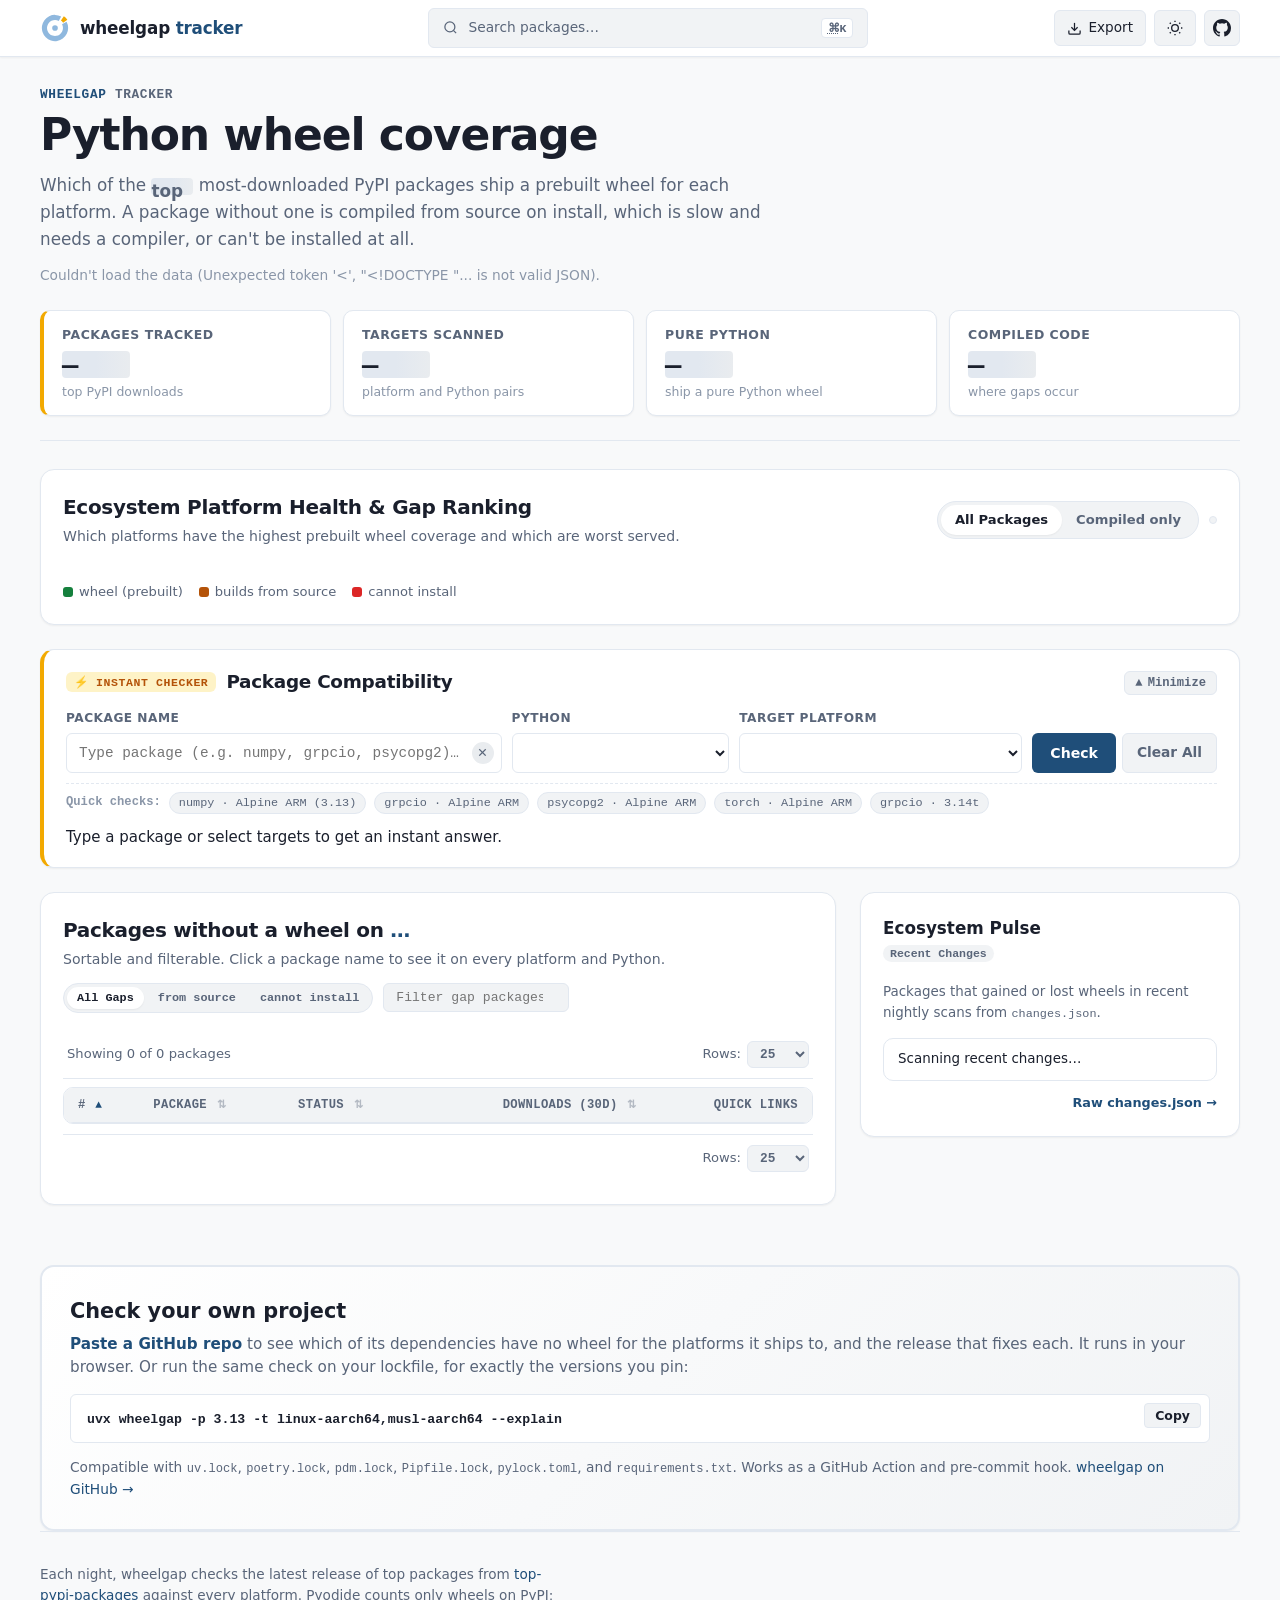
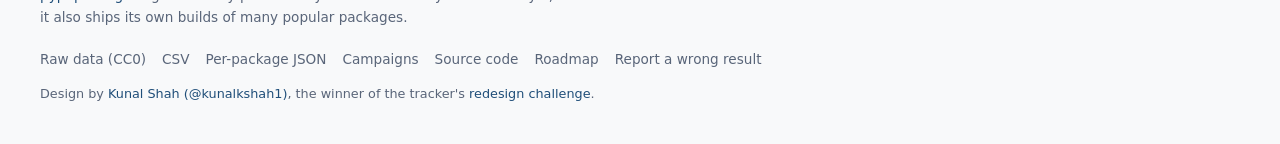
==== commit cfb31337: "Precision UI: Pyodide wording that matches the data, and small fixes from a full review - Pyodide: '" ====
--- a/site/index.html
+++ b/site/index.html
@@ -125,7 +125,7 @@
             <!-- Universe Toggle -->
             <div class="view-toggles" role="group" aria-label="Matrix universe toggle">
               <button type="button" class="toggle-btn active" id="btn-show-all" aria-pressed="true">All Packages</button>
-              <button type="button" class="toggle-btn" id="btn-show-compiled" aria-pressed="false">Compiled Only (Gaps)</button>
+              <button type="button" class="toggle-btn" id="btn-show-compiled" aria-pressed="false">Compiled only</button>
             </div>
 
             <!-- Python Version Tabs -->
@@ -242,7 +242,7 @@
           <div class="section-head flex-wrap">
             <div class="title-with-desc">
               <h2 id="gaps-title">Packages without a wheel on <span id="gaps-platform" class="highlight-target">…</span></h2>
-              <p class="section-sub">Sortable and filterable. Click any package row to open deep compatibility inspection.</p>
+              <p class="section-sub">Sortable and filterable. Click a package name to see it on every platform and Python.</p>
             </div>
 
             <!-- Mobile Quick Tools (Merged into grid on mobile to save space) -->
@@ -250,7 +250,7 @@
               <span class="mobile-quick-label">Quick Links:</span>
               <a href="#agreement" class="mobile-quick-chip" id="mobile-link-pip">Pip Check</a>
               <a href="#pulse-title" class="mobile-quick-chip" id="mobile-link-pulse">Recent Changes</a>
-              <a href="#trend-section" class="mobile-quick-chip" id="mobile-link-trends">Trends</a>
+              <a href="#health-hub" class="mobile-quick-chip" id="mobile-link-trends">Trends</a>
             </div>
 
             <!-- Table Filter Toolbar -->
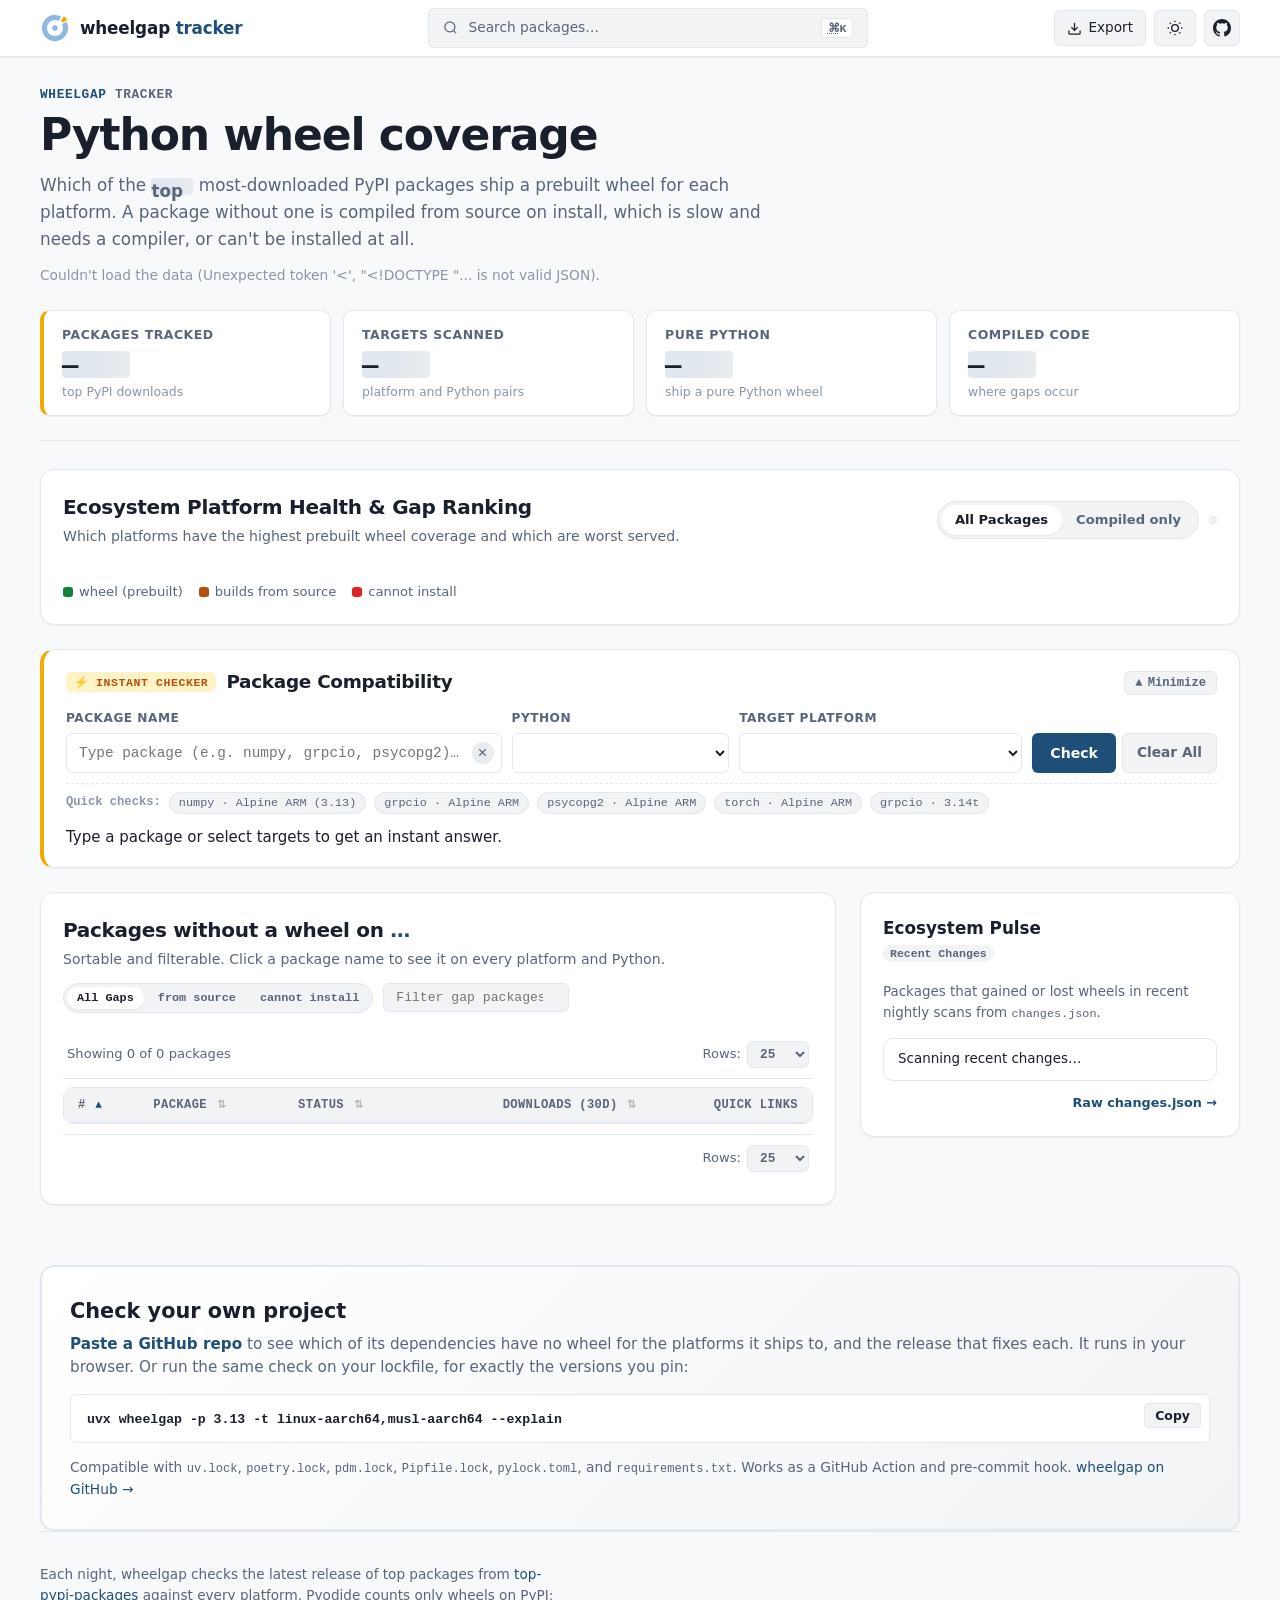
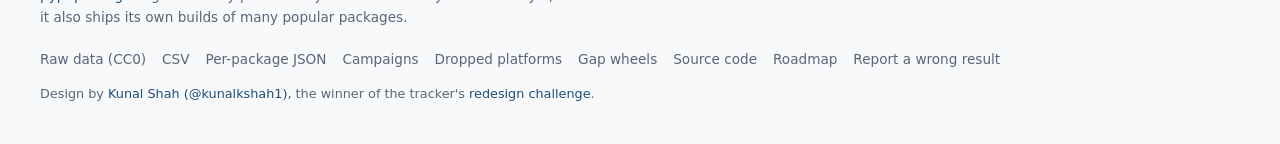
==== commit 0ff1b3f7: "Gap wheels step 3: publish the verified Windows wheels as a PEP 503 index Each build run keeps its w" ====
--- a/site/index.html
+++ b/site/index.html
@@ -372,6 +372,8 @@
           <a href="data/coverage.csv">CSV</a>
           <a href="https://github.com/wheelgap/tracker#api-for-scripts-and-agents">Per-package JSON</a>
           <a href="campaigns/">Campaigns</a>
+          <a href="drops/">Dropped platforms</a>
+          <a href="wheels/">Gap wheels</a>
           <a href="https://github.com/wheelgap/tracker">Source code</a>
           <a href="https://github.com/wheelgap/wheelgap/discussions/43">Roadmap</a>
           <a href="https://github.com/wheelgap/wheelgap/issues/new?template=bug_report.yml">Report a wrong result</a>
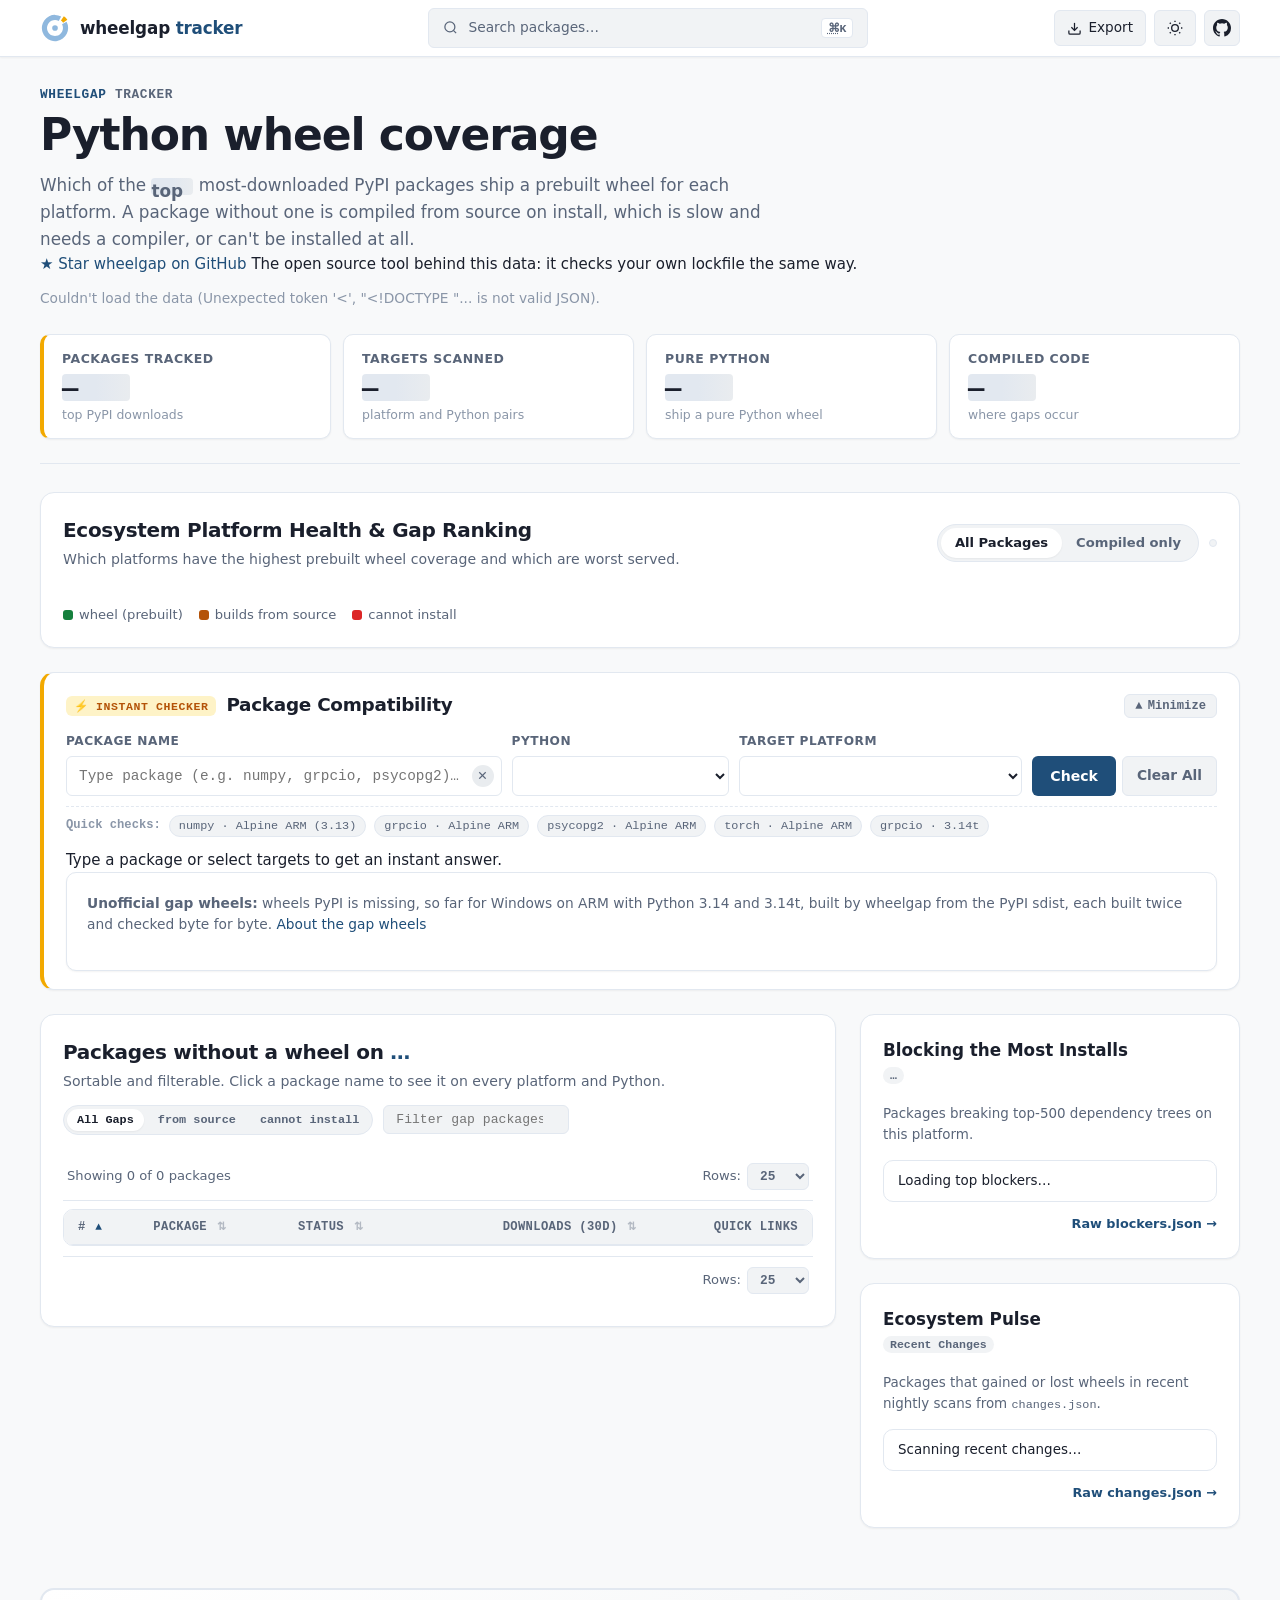
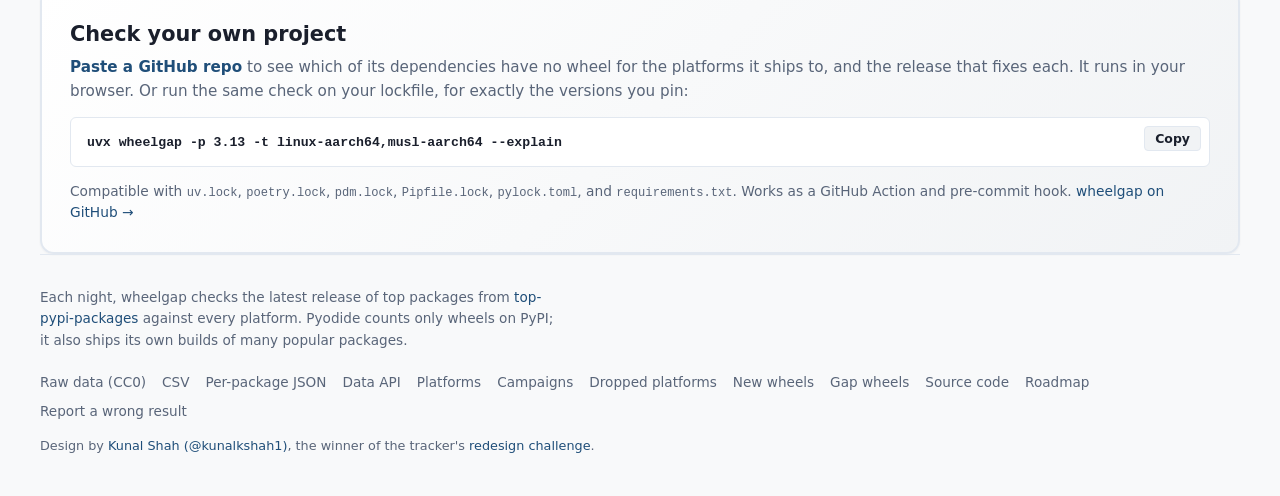
==== commit fadae360: "Add recent changes and drops to the package JSON, and a Data API page (#270) Each data/packages/<nam" ====
--- a/site/index.html
+++ b/site/index.html
@@ -18,6 +18,52 @@
   <meta property="og:image:height" content="640">
   <meta property="og:image:alt" content="wheelgap tracker: wheel coverage for the 5,000 most downloaded PyPI packages, across 42 platforms and Pythons.">
   <meta name="twitter:card" content="summary_large_image">
+  <link rel="canonical" href="https://wheelgap.github.io/tracker/">
+  <link rel="alternate" type="application/atom+xml" title="New wheels" href="new.xml">
+  <link rel="alternate" type="application/atom+xml" title="Dropped platforms" href="drops.xml">
+  <script type="application/ld+json">
+  {
+    "@context": "https://schema.org",
+    "@type": "Dataset",
+    "name": "Python Wheel Coverage",
+    "description": "Which of the top 5,000 PyPI packages ship a prebuilt wheel for Linux ARM, Alpine, Windows on ARM, macOS, free-threaded Python and Pyodide. Updated nightly by wheelgap.",
+    "url": "https://wheelgap.github.io/tracker/",
+    "license": "https://creativecommons.org/publicdomain/zero/1.0/",
+    "isAccessibleForFree": true,
+    "creator": {
+      "@type": "Organization",
+      "name": "wheelgap",
+      "url": "https://github.com/wheelgap"
+    },
+    "keywords": [
+      "Python",
+      "PyPI",
+      "wheels",
+      "packaging",
+      "binary wheels",
+      "platform support",
+      "free-threaded Python",
+      "Pyodide"
+    ],
+    "distribution": [
+      {
+        "@type": "DataDownload",
+        "encodingFormat": "application/json",
+        "contentUrl": "https://wheelgap.github.io/tracker/data/coverage.json"
+      },
+      {
+        "@type": "DataDownload",
+        "encodingFormat": "text/csv",
+        "contentUrl": "https://wheelgap.github.io/tracker/data/coverage.csv"
+      },
+      {
+        "@type": "DataDownload",
+        "encodingFormat": "text/csv",
+        "contentUrl": "https://wheelgap.github.io/tracker/data/history.csv"
+      }
+    ]
+  }
+  </script>
 </head>
 <body>
   <!-- Accessibility skip link -->
@@ -55,7 +101,7 @@
           <span class="action-label">Export</span>
         </button>
 
-        <button class="action-btn" id="theme-toggle" type="button" title="Toggle dark/light theme" aria-label="Toggle theme">
+        <button class="action-btn" id="theme-toggle" type="button" title="Toggle dark/light theme" aria-label="Dark theme" aria-pressed="false">
           <svg id="theme-icon-sun" width="16" height="16" viewBox="0 0 24 24" fill="none" stroke="currentColor" stroke-width="2" aria-hidden="true">
             <circle cx="12" cy="12" r="5"/><line x1="12" y1="1" x2="12" y2="3"/><line x1="12" y1="21" x2="12" y2="23"/><line x1="4.22" y1="4.22" x2="5.64" y2="5.64"/><line x1="18.36" y1="18.36" x2="19.78" y2="19.78"/><line x1="1" y1="12" x2="3" y2="12"/><line x1="21" y1="12" x2="23" y2="12"/><line x1="4.22" y1="19.78" x2="5.64" y2="18.36"/><line x1="18.36" y1="5.64" x2="19.78" y2="4.22"/>
           </svg>
@@ -80,7 +126,9 @@
         <p class="eyebrow"><a href="https://github.com/wheelgap/wheelgap">wheelgap</a> tracker</p>
         <h1 class="hero-title">Python wheel coverage</h1>
         <p class="lede">Which of the <strong id="n-packages"><span class="skeleton-text">top</span></strong> most-downloaded PyPI packages ship a prebuilt wheel for each platform. A package without one is compiled from source on install, which is slow and needs a compiler, or can't be installed at all.</p>
+        <p class="hero-star"><a class="star-link" href="https://github.com/wheelgap/wheelgap"><span aria-hidden="true">★</span> Star wheelgap on GitHub</a> <span>The open source tool behind this data: it checks your own lockfile the same way.</span></p>
         <p class="meta" id="meta">Fetching scan data…</p>
+        <p class="meta" id="week-summary" hidden></p>
         <p class="meta agreement-banner" id="agreement" hidden></p>
       </div>
 
@@ -129,7 +177,7 @@
             </div>
 
             <!-- Python Version Tabs -->
-            <div class="tabs" role="tablist" aria-label="Python version selector" id="python-tabs">
+            <div class="tabs" role="radiogroup" aria-label="Python version" id="python-tabs">
               <!-- Dynamically populated -->
             </div>
           </div>
@@ -158,7 +206,7 @@
       <section class="panel-card omni-panel" id="omni-checker" aria-labelledby="omni-title">
         <div class="omni-header">
           <div class="omni-title-wrap">
-            <span class="omni-badge">⚡ Instant Checker</span>
+            <span class="omni-badge"><span aria-hidden="true">⚡</span> Instant Checker</span>
             <h2 id="omni-title" class="omni-title">Package Compatibility</h2>
           </div>
 
@@ -169,7 +217,7 @@
 
           <div class="omni-header-actions">
             <button type="button" class="omni-toggle-btn" id="omni-toggle-btn" aria-expanded="true" title="Minimize or expand instant checker controls">
-              <span id="omni-toggle-icon">▲</span> <span id="omni-toggle-text">Minimize</span>
+              <span id="omni-toggle-icon" aria-hidden="true">▲</span> <span id="omni-toggle-text">Minimize</span>
             </button>
           </div>
         </div>
@@ -180,9 +228,10 @@
             <div class="omni-field omni-pkg-field">
               <label for="search" class="omni-label">Package Name</label>
               <div class="autocomplete-wrapper">
-                <input id="search" placeholder="Type package (e.g. numpy, grpcio, psycopg2)…" autocomplete="off" spellcheck="false">
+                <input id="search" placeholder="Type package (e.g. numpy, grpcio, psycopg2)…" autocomplete="off" spellcheck="false" role="combobox" aria-autocomplete="list" aria-controls="search-autocomplete" aria-expanded="false">
                 <button type="button" class="search-clear-btn" id="search-clear-btn" aria-label="Clear package input" title="Clear input">✕</button>
-                <div class="autocomplete-menu" id="search-autocomplete" hidden></div>
+                <div class="autocomplete-menu" id="search-autocomplete" role="listbox" aria-label="Package suggestions" hidden></div>
+                <div class="visually-hidden" id="search-status" role="status" aria-live="polite"></div>
               </div>
             </div>
 
@@ -227,6 +276,12 @@
             <div class="omni-answer-placeholder">Type a package or select targets to get an instant answer.</div>
           </div>
         </div>
+
+        <aside class="card" aria-label="Unofficial gap wheels">
+          <p class="sub"><strong>Unofficial gap wheels:</strong> wheels PyPI is missing, so far for Windows on ARM with
+            Python 3.14 and 3.14t, built by wheelgap from the PyPI sdist, each built twice and checked byte for byte.
+            <a href="https://wheelgap.github.io/wheels/">About the gap wheels</a></p>
+        </aside>
 
         <!-- Standalone Matrix Card View (Expandable if requested) -->
         <div id="lookup" aria-live="polite"></div>
@@ -256,9 +311,9 @@
             <!-- Table Filter Toolbar -->
             <div class="filter-toolbar">
               <div class="status-filter-pills" role="radiogroup" aria-label="Filter by gap status">
-                <button type="button" class="pill-filter active" data-filter="all" aria-checked="true" id="filter-pill-all">All Gaps</button>
-                <button type="button" class="pill-filter pill-source" data-filter="source" aria-checked="false" id="filter-pill-source">from source</button>
-                <button type="button" class="pill-filter pill-missing" data-filter="missing" aria-checked="false" id="filter-pill-missing">cannot install</button>
+                <button type="button" class="pill-filter active" data-filter="all" role="radio" aria-checked="true" tabindex="0" id="filter-pill-all">All Gaps</button>
+                <button type="button" class="pill-filter pill-source" data-filter="source" role="radio" aria-checked="false" tabindex="-1" id="filter-pill-source">from source</button>
+                <button type="button" class="pill-filter pill-missing" data-filter="missing" role="radio" aria-checked="false" tabindex="-1" id="filter-pill-missing">cannot install</button>
               </div>
               <div class="table-search-box">
                 <input type="search" id="gaps-search" placeholder="Filter gap packages by name…" aria-label="Filter gap packages by name" autocomplete="off" spellcheck="false">
@@ -286,10 +341,10 @@
             <table class="packages-table" id="packages-table">
               <thead>
                 <tr>
-                  <th scope="col" class="th-rank sortable" data-sort="rank" aria-sort="ascending"># <span class="sort-icon">▲</span></th>
-                  <th scope="col" class="th-name sortable" data-sort="name">Package <span class="sort-icon">⇅</span></th>
-                  <th scope="col" class="th-status sortable" data-sort="status">Status <span class="sort-icon">⇅</span></th>
-                  <th scope="col" class="th-dl sortable" data-sort="downloads" style="text-align:right">Downloads (30d) <span class="sort-icon">⇅</span></th>
+                  <th scope="col" class="th-rank sortable" data-sort="rank" aria-sort="ascending"><button type="button"># <span class="sort-icon" aria-hidden="true">▲</span></button></th>
+                  <th scope="col" class="th-name sortable" data-sort="name"><button type="button">Package <span class="sort-icon" aria-hidden="true">⇅</span></button></th>
+                  <th scope="col" class="th-status sortable" data-sort="status"><button type="button">Status <span class="sort-icon" aria-hidden="true">⇅</span></button></th>
+                  <th scope="col" class="th-dl sortable" data-sort="downloads" style="text-align:right"><button type="button">Downloads (30d) <span class="sort-icon" aria-hidden="true">⇅</span></button></th>
                   <th scope="col" class="th-actions" style="text-align:right">Quick Links</th>
                 </tr>
               </thead>
@@ -318,8 +373,25 @@
           <button class="more visually-hidden" id="more" hidden>Show more</button>
         </section>
 
-        <!-- Sidebar Column: Ecosystem Pulse -->
+        <!-- Sidebar Column: Ecosystem Pulse & Top Blockers -->
         <aside class="sidebar-col">
+          <!-- Top Install Blockers (#93) -->
+          <section class="panel-card blockers-card" id="blockers-card" aria-labelledby="blockers-title">
+            <div class="section-head">
+              <div class="title-with-desc">
+                <h3 id="blockers-title" class="sub-heading">Blocking the Most Installs</h3>
+                <span class="time-badge" id="blockers-target-badge">…</span>
+              </div>
+            </div>
+            <p class="pulse-note" id="blockers-note">Packages breaking top-500 dependency trees on this platform.</p>
+            <ol class="pulse-feed blockers-feed" id="blockers-feed">
+              <li class="feed-placeholder">Loading top blockers…</li>
+            </ol>
+            <div class="pulse-footer">
+              <a href="data/blockers.json" class="pulse-link" target="_blank" rel="noopener">Raw blockers.json →</a>
+            </div>
+          </section>
+
           <!-- Ecosystem Pulse (Recent Changes Feed) -->
           <section class="panel-card pulse-card" aria-labelledby="pulse-title">
             <div class="section-head">
@@ -371,9 +443,12 @@
           <a href="data/coverage.json">Raw data (CC0)</a>
           <a href="data/coverage.csv">CSV</a>
           <a href="https://github.com/wheelgap/tracker#api-for-scripts-and-agents">Per-package JSON</a>
+          <a href="api/">Data API</a>
+          <a href="platforms/">Platforms</a>
           <a href="campaigns/">Campaigns</a>
           <a href="drops/">Dropped platforms</a>
-          <a href="wheels/">Gap wheels</a>
+          <a href="new/">New wheels</a>
+          <a href="https://wheelgap.github.io/wheels/">Gap wheels</a>
           <a href="https://github.com/wheelgap/tracker">Source code</a>
           <a href="https://github.com/wheelgap/wheelgap/discussions/43">Roadmap</a>
           <a href="https://github.com/wheelgap/wheelgap/issues/new?template=bug_report.yml">Report a wrong result</a>
@@ -390,12 +465,13 @@
         <svg class="cmd-search-icon" width="18" height="18" viewBox="0 0 24 24" fill="none" stroke="currentColor" stroke-width="2" aria-hidden="true">
           <circle cx="11" cy="11" r="8"/><line x1="21" y1="21" x2="16.65" y2="16.65"/>
         </svg>
-        <input class="cmd-input" id="cmd-input" type="search" placeholder="Type package name (e.g. numpy, torch, grpcio)…" autocomplete="off" spellcheck="false">
+        <input class="cmd-input" id="cmd-input" type="search" placeholder="Type package name (e.g. numpy, torch, grpcio)…" autocomplete="off" spellcheck="false" role="combobox" aria-label="Package name" aria-autocomplete="list" aria-controls="cmd-results" aria-expanded="false">
         <button class="cmd-close-btn" id="cmd-close" type="button" aria-label="Close search">Esc</button>
       </div>
-      <div class="cmd-results" id="cmd-results" role="listbox">
+      <div class="cmd-results" id="cmd-results" role="listbox" aria-label="Matching packages">
         <!-- Live autocomplete results -->
       </div>
+      <div class="visually-hidden" id="cmd-status" role="status" aria-live="polite"></div>
       <div class="cmd-footer">
         <span><kbd>↑</kbd><kbd>↓</kbd> Navigate</span>
         <span><kbd>↵</kbd> Inspect</span>
@@ -430,24 +506,31 @@
         <p class="modal-desc">Download current wheelgap scan data for your CI/CD pipelines, compliance reports, or architecture audits.</p>
         <div class="export-options">
           <button class="export-tile" id="btn-export-csv" type="button">
-            <span class="tile-icon">📊</span>
+            <span class="tile-icon" aria-hidden="true">📊</span>
             <div class="tile-content">
               <strong>Export Filtered Gap View (CSV)</strong>
               <span>Current platform, version, and filter view as a clean spreadsheet</span>
             </div>
           </button>
           <button class="export-tile" id="btn-export-json" type="button">
-            <span class="tile-icon">📄</span>
+            <span class="tile-icon" aria-hidden="true">📄</span>
             <div class="tile-content">
               <strong>Export Filtered Gap View (JSON)</strong>
               <span>Clean JSON formatted for automation or scripting</span>
             </div>
           </button>
-          <a class="export-tile" href="data/coverage.csv" download>
-            <span class="tile-icon">🌐</span>
+          <a class="export-tile" id="export-full-csv" href="data/coverage.csv" download>
+            <span class="tile-icon" aria-hidden="true">🌐</span>
             <div class="tile-content">
               <strong>Download Full Coverage CSV</strong>
               <span>Every package across every target (full dataset)</span>
+            </div>
+          </a>
+          <a class="export-tile" href="data/history.csv" download>
+            <span class="tile-icon" aria-hidden="true">📈</span>
+            <div class="tile-content">
+              <strong>Download Coverage History CSV</strong>
+              <span>One row per night and target</span>
             </div>
           </a>
         </div>
--- a/site/home.css
+++ b/site/home.css
@@ -517,7 +517,7 @@
 .tabs button:hover {
   color: var(--text);
 }
-.tabs button[aria-selected="true"] {
+.tabs button[aria-checked="true"] {
   background: var(--navy);
   color: #ffffff;
   box-shadow: var(--shadow-sm);
@@ -712,7 +712,7 @@
   display: flex;
   align-items: center;
   gap: 10px;
-  flex-shrink: 0;
+  min-width: 0;
 }
 .omni-badge {
   font: 700 0.72rem var(--mono);
@@ -1229,6 +1229,10 @@
   align-items: start;
 }
 
+.content-split-grid > * {
+  min-width: 0;
+}
+
 @media (max-width: 960px) {
   .content-split-grid {
     grid-template-columns: 1fr;
@@ -1323,6 +1327,7 @@
 .pagination-controls {
   display: inline-flex;
   align-items: center;
+  flex-wrap: wrap;
   gap: 4px;
 }
 
@@ -1411,6 +1416,23 @@
 .packages-table thead th.sortable:hover {
   color: var(--text);
 }
+.packages-table thead th.sortable button {
+  width: 100%;
+  padding: 0;
+  border: 0;
+  background: transparent;
+  color: inherit;
+  font: inherit;
+  text-align: inherit;
+  text-transform: inherit;
+  letter-spacing: inherit;
+  cursor: pointer;
+}
+.packages-table thead th.sortable button:focus-visible,
+.pill-filter:focus-visible {
+  outline: 2px solid var(--navy);
+  outline-offset: 3px;
+}
 .sort-icon {
   margin-left: 2px;
   opacity: 0.4;
@@ -1682,6 +1704,33 @@
 .pulse-link {
   font: 600 0.8rem var(--sans);
   color: var(--navy);
+}
+
+/* Top Install Blockers (#93) */
+.blockers-card {
+  margin-bottom: 24px;
+}
+.blocker-row {
+  display: flex;
+  align-items: center;
+  justify-content: space-between;
+  gap: 8px;
+}
+.blocker-count-badge {
+  font: 600 0.72rem var(--mono);
+  color: var(--missing);
+  background: var(--missing-bg);
+  padding: 1px 6px;
+  border-radius: 4px;
+  white-space: nowrap;
+}
+a.blocker-ex {
+  color: var(--text-muted);
+  text-decoration: underline;
+  text-decoration-color: var(--line);
+}
+a.blocker-ex:hover {
+  color: var(--wheel);
 }
 
 /* Autocomplete Search Dropdown */
@@ -1837,6 +1886,21 @@
 }
 .spark circle {
   fill: var(--wheel);
+}
+.spark text.spark-label {
+  font: 600 0.65rem var(--mono);
+  fill: var(--text-muted);
+}
+.spark .spark-upgrade {
+  fill: var(--surface);
+  stroke: var(--amber);
+  stroke-width: 1.8;
+}
+.spark line.spark-upgrade-line {
+  stroke: var(--amber);
+  stroke-width: 1;
+  stroke-dasharray: 2 2;
+  opacity: 0.65;
 }
 
 /* ==========================================================================
@@ -2179,6 +2243,7 @@
     display: none;
   }
   .cmd-trigger {
+    flex: 0 0 36px;
     width: 36px;
     height: 36px;
     padding: 0;
@@ -2193,6 +2258,9 @@
     width: 36px;
     justify-content: center;
   }
+  .omni-title-wrap {
+    flex-wrap: wrap;
+  }
 }
 
 /* Build lab section (site/lab.js) */
@@ -2211,3 +2279,14 @@
 .spark-note:empty { display: none; }
 .spark-note { margin-top: 10px; }
 .footer-credit { margin: 14px 0 0; font-size: 0.8rem; color: var(--text-muted); }
+
+@media (prefers-reduced-motion: reduce) {
+  html {
+    scroll-behavior: auto;
+  }
+
+  *, *::before, *::after {
+    transition: none !important;
+    animation: none !important;
+  }
+}
